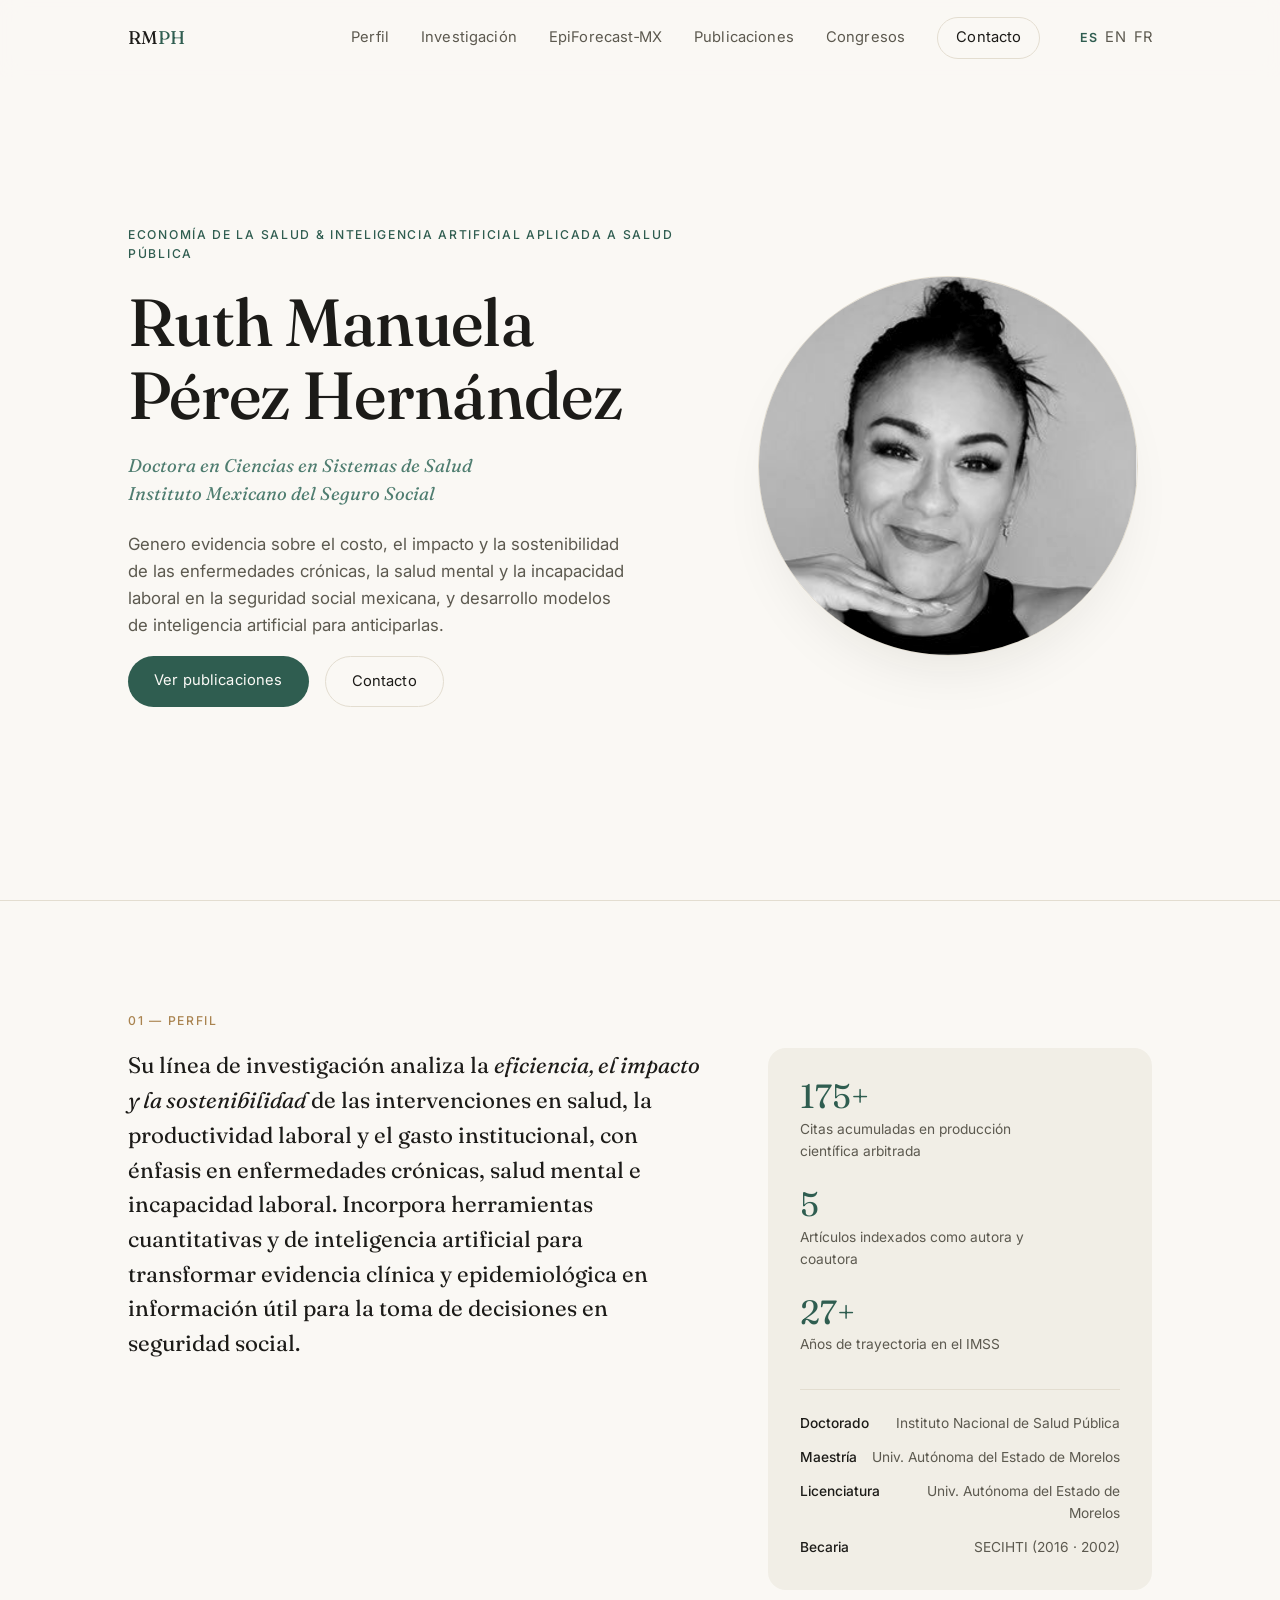
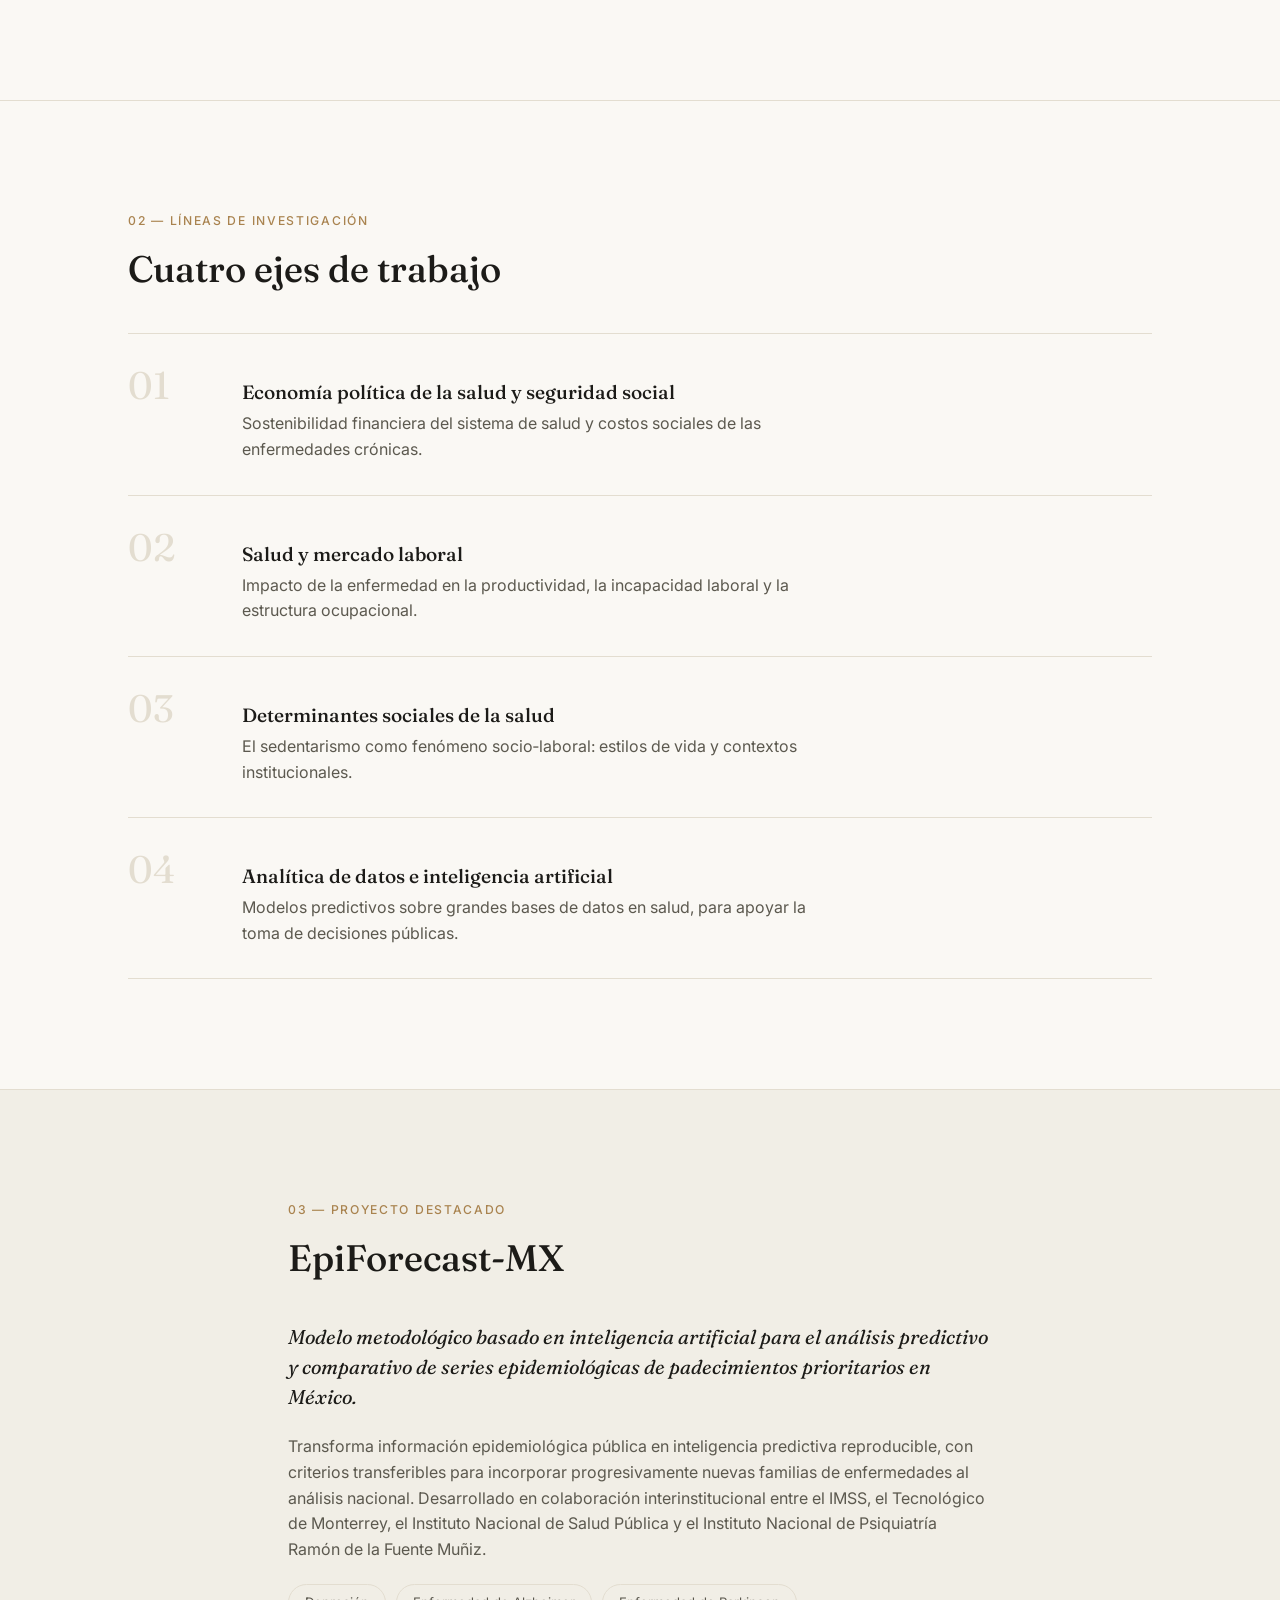
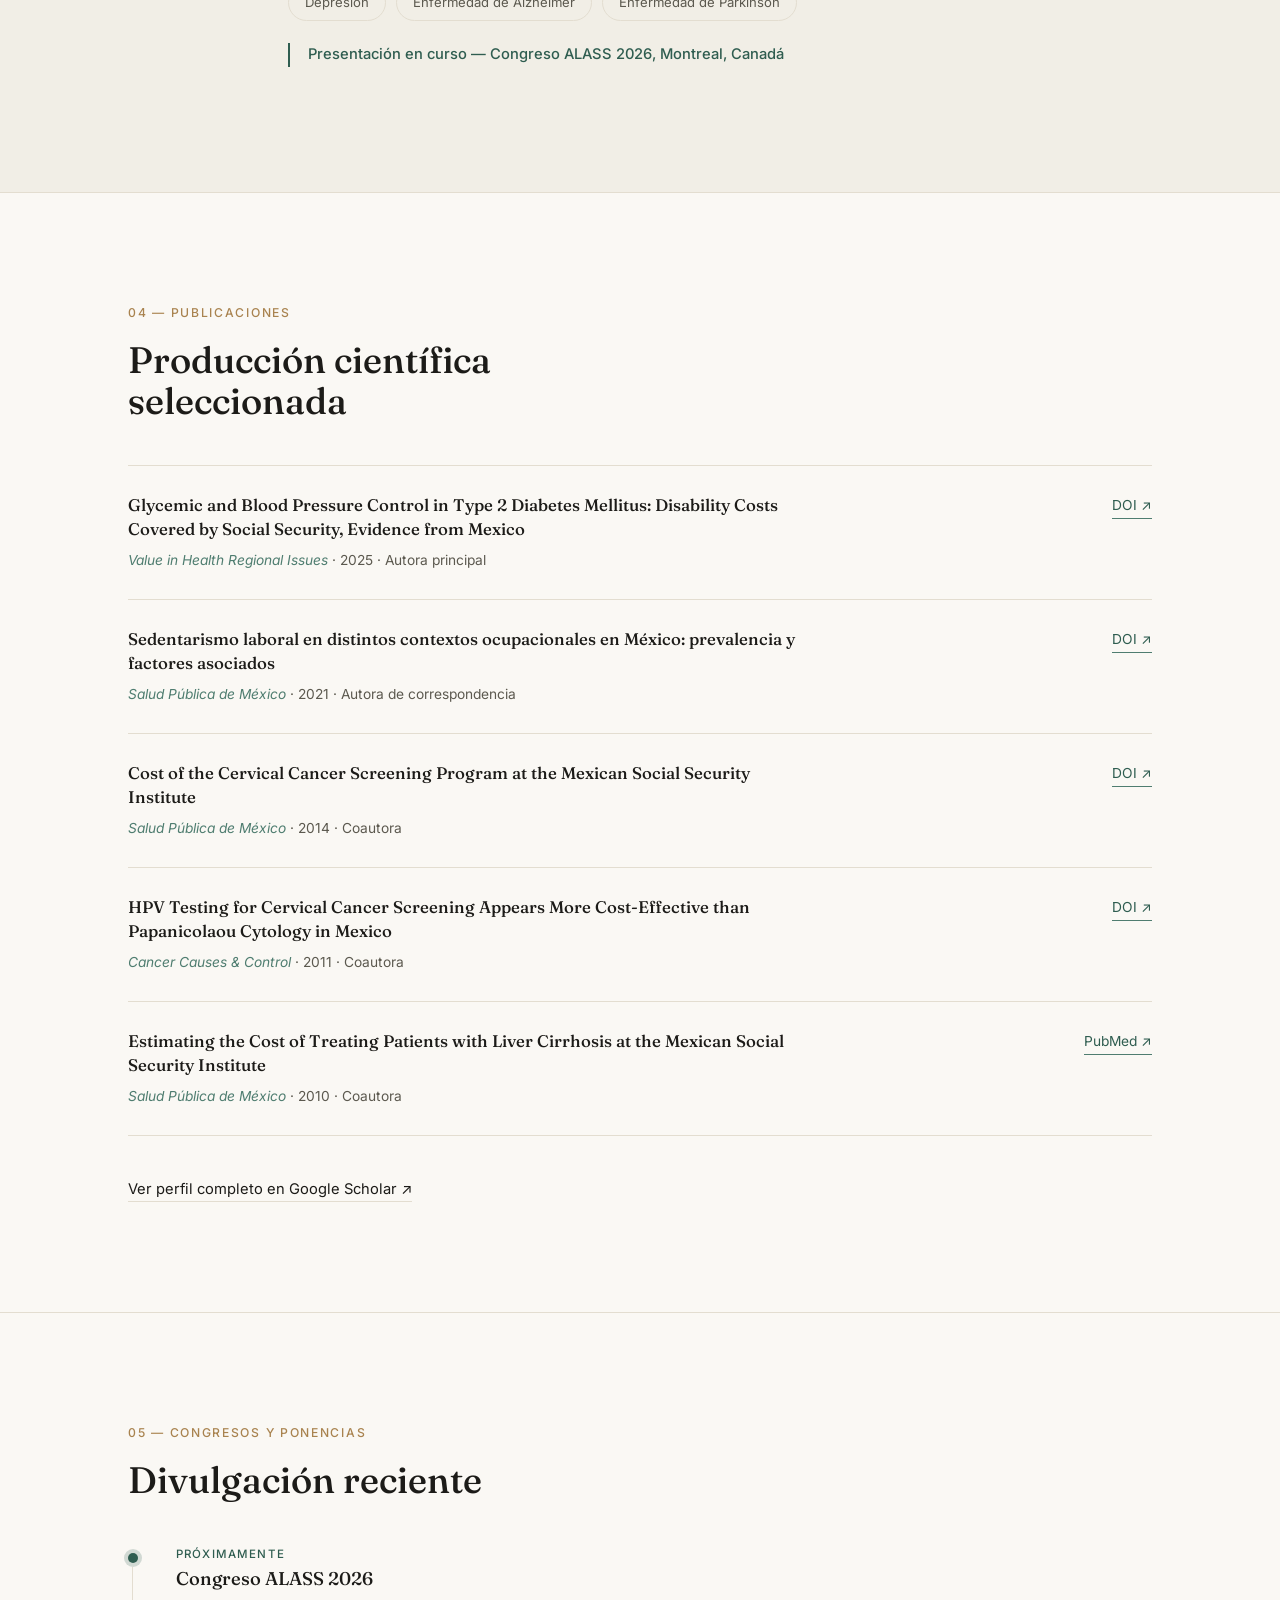
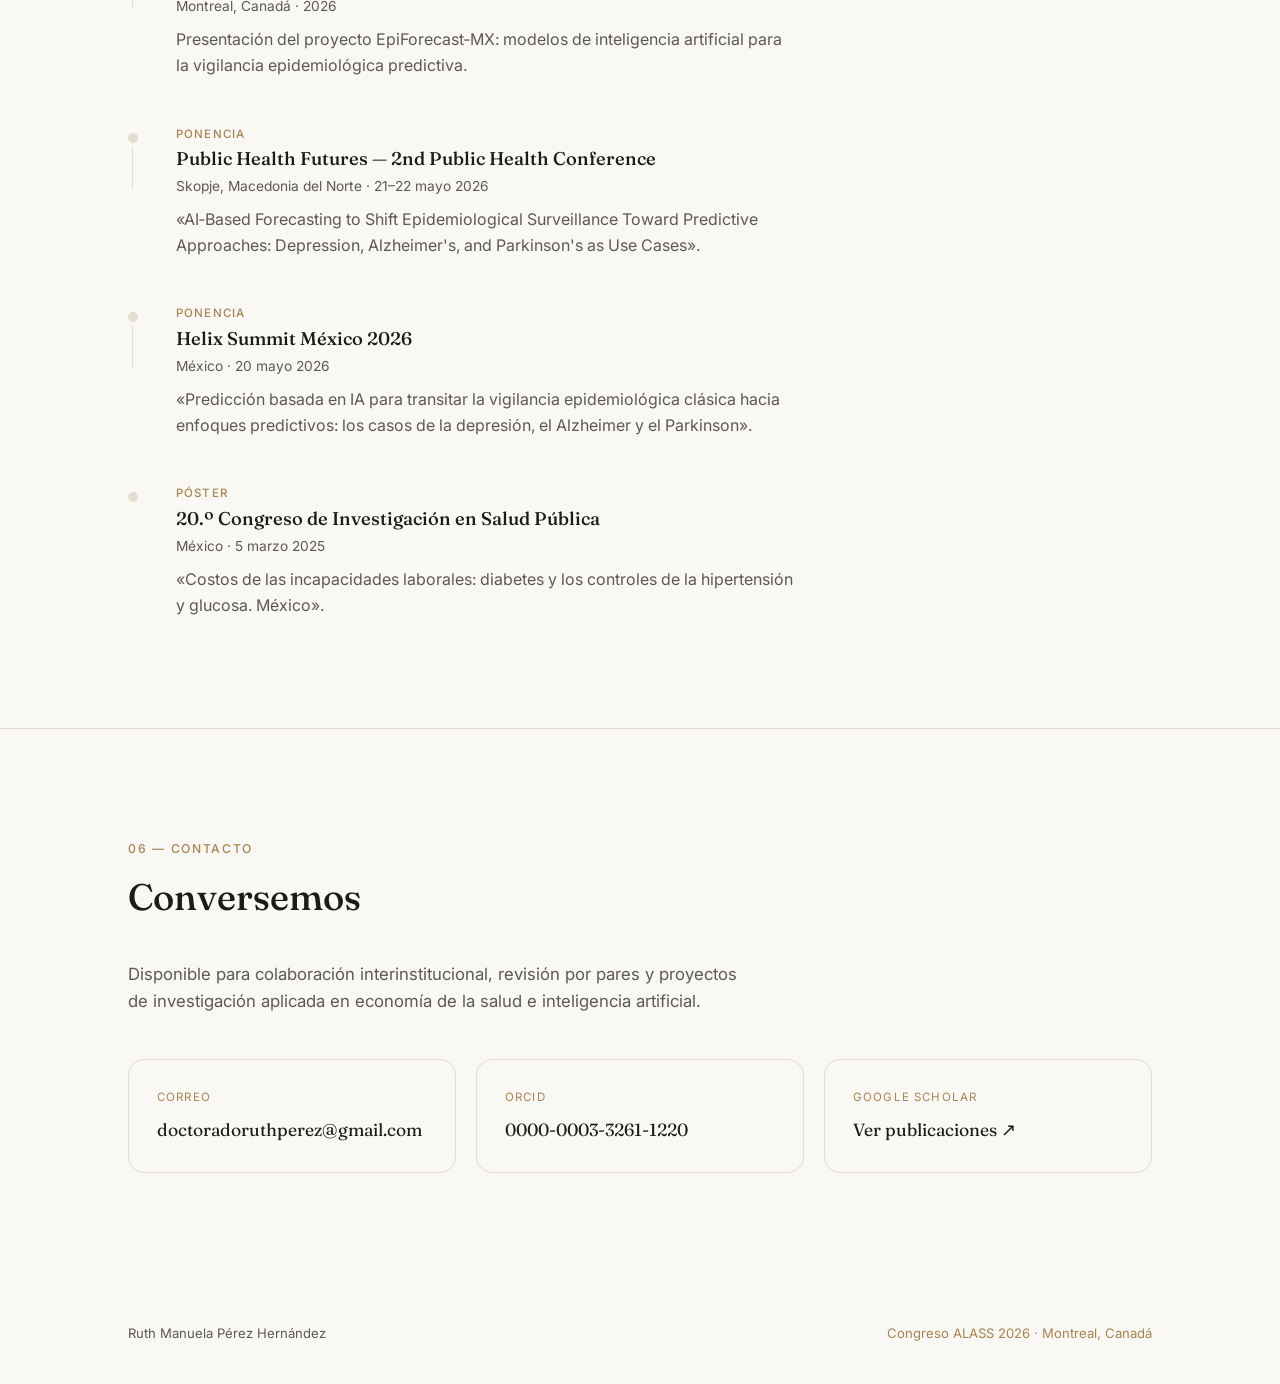
==== index.html @ d9c2e7ad "Agrega versiones EN/FR y corrige link de Google Scholar El ID del CVU tenía un typo de mayúsculas (G" ====
<!DOCTYPE html>
<html lang="es">
<head>
<meta charset="UTF-8">
<meta name="viewport" content="width=device-width, initial-scale=1.0">
<title>Ruth Manuela Pérez Hernández — Economía de la Salud &amp; IA aplicada a Salud Pública</title>
<meta name="description" content="Doctora en Ciencias en Sistemas de Salud. Economía de la salud, evaluación de políticas públicas e inteligencia artificial aplicada a la vigilancia epidemiológica. Instituto Mexicano del Seguro Social.">
<meta name="theme-color" content="#faf8f4">

<meta property="og:type" content="profile">
<meta property="og:title" content="Ruth Manuela Pérez Hernández — Dra. en Ciencias en Sistemas de Salud">
<meta property="og:description" content="Economía de la salud, evaluación de políticas públicas e inteligencia artificial aplicada a la vigilancia epidemiológica.">
<meta property="og:image" content="assets/ruth-profile.png">
<meta name="twitter:card" content="summary">

<link rel="icon" href="data:image/svg+xml,%3Csvg xmlns='http://www.w3.org/2000/svg' viewBox='0 0 64 64'%3E%3Crect width='64' height='64' rx='14' fill='%232f5d50'/%3E%3Ctext x='32' y='42' font-family='Georgia,serif' font-size='28' fill='%23faf8f4' text-anchor='middle'%3ER%3C/text%3E%3C/svg%3E">

<link rel="preconnect" href="https://fonts.googleapis.com">
<link rel="preconnect" href="https://fonts.gstatic.com" crossorigin>
<link href="https://fonts.googleapis.com/css2?family=Fraunces:ital,opsz,wght@0,9..144,300;0,9..144,400;0,9..144,500;0,9..144,600;1,9..144,400;1,9..144,500&family=Inter:wght@300;400;500;600&display=swap" rel="stylesheet">

<link rel="stylesheet" href="styles.css">
</head>
<body>

<a class="skip-link" href="#perfil">Saltar al contenido</a>

<header class="site-header" id="top">
  <div class="wrap header-inner">
    <a class="brand" href="#top">RM<span>PH</span></a>
    <button class="nav-toggle" id="navToggle" aria-label="Abrir menú" aria-expanded="false">
      <span></span><span></span><span></span>
    </button>
    <nav class="site-nav" id="siteNav">
      <a href="#perfil">Perfil</a>
      <a href="#investigacion">Investigación</a>
      <a href="#proyecto">EpiForecast‑MX</a>
      <a href="#publicaciones">Publicaciones</a>
      <a href="#congresos">Congresos</a>
      <a href="#contacto" class="nav-cta">Contacto</a>
      <div class="lang-switch" aria-label="Selector de idioma">
        <span class="lang-current" aria-current="true">ES</span>
        <a href="en/index.html" hreflang="en" lang="en">EN</a>
        <a href="fr/index.html" hreflang="fr" lang="fr">FR</a>
      </div>
    </nav>
  </div>
</header>

<main>

  <section class="hero wrap">
    <div class="hero-text reveal">
      <p class="eyebrow">Economía de la salud &amp; Inteligencia Artificial aplicada a Salud Pública</p>
      <h1>Ruth Manuela<br>Pérez Hernández</h1>
      <p class="hero-role">Doctora en Ciencias en Sistemas de Salud<br>Instituto Mexicano del Seguro Social</p>
      <p class="hero-lede">Genero evidencia sobre el costo, el impacto y la sostenibilidad de las
        enfermedades crónicas, la salud mental y la incapacidad laboral en la
        seguridad social mexicana, y desarrollo modelos de inteligencia
        artificial para anticiparlas.</p>
      <div class="hero-actions">
        <a href="#publicaciones" class="btn btn-primary">Ver publicaciones</a>
        <a href="#contacto" class="btn btn-ghost">Contacto</a>
      </div>
    </div>
    <div class="hero-photo reveal">
      <img src="assets/ruth-profile.png" alt="Retrato de Ruth Manuela Pérez Hernández" width="630" height="632">
    </div>
  </section>

  <section id="perfil" class="section perfil">
    <div class="wrap">
      <p class="section-label reveal">01 — Perfil</p>
      <div class="perfil-grid">
        <p class="perfil-text reveal">Su línea de investigación analiza la <em>eficiencia, el impacto y la
          sostenibilidad</em> de las intervenciones en salud, la productividad
          laboral y el gasto institucional, con énfasis en enfermedades
          crónicas, salud mental e incapacidad laboral. Incorpora herramientas
          cuantitativas y de inteligencia artificial para transformar
          evidencia clínica y epidemiológica en información útil para la
          toma de decisiones en seguridad social.</p>
        <aside class="perfil-stats reveal">
          <div class="stat">
            <span class="stat-num">175+</span>
            <span class="stat-label">Citas acumuladas en producción científica arbitrada</span>
          </div>
          <div class="stat">
            <span class="stat-num">5</span>
            <span class="stat-label">Artículos indexados como autora y coautora</span>
          </div>
          <div class="stat">
            <span class="stat-num">27+</span>
            <span class="stat-label">Años de trayectoria en el IMSS</span>
          </div>
          <dl class="formacion">
            <div><dt>Doctorado</dt><dd>Instituto Nacional de Salud Pública</dd></div>
            <div><dt>Maestría</dt><dd>Univ. Autónoma del Estado de Morelos</dd></div>
            <div><dt>Licenciatura</dt><dd>Univ. Autónoma del Estado de Morelos</dd></div>
            <div><dt>Becaria</dt><dd>SECIHTI (2016 · 2002)</dd></div>
          </dl>
        </aside>
      </div>
    </div>
  </section>

  <section id="investigacion" class="section investigacion">
    <div class="wrap">
      <p class="section-label reveal">02 — Líneas de investigación</p>
      <h2 class="section-title reveal">Cuatro ejes de trabajo</h2>
      <ol class="lineas">
        <li class="reveal">
          <span class="linea-num">01</span>
          <div>
            <h3>Economía política de la salud y seguridad social</h3>
            <p>Sostenibilidad financiera del sistema de salud y costos sociales de las enfermedades crónicas.</p>
          </div>
        </li>
        <li class="reveal">
          <span class="linea-num">02</span>
          <div>
            <h3>Salud y mercado laboral</h3>
            <p>Impacto de la enfermedad en la productividad, la incapacidad laboral y la estructura ocupacional.</p>
          </div>
        </li>
        <li class="reveal">
          <span class="linea-num">03</span>
          <div>
            <h3>Determinantes sociales de la salud</h3>
            <p>El sedentarismo como fenómeno socio‑laboral: estilos de vida y contextos institucionales.</p>
          </div>
        </li>
        <li class="reveal">
          <span class="linea-num">04</span>
          <div>
            <h3>Analítica de datos e inteligencia artificial</h3>
            <p>Modelos predictivos sobre grandes bases de datos en salud, para apoyar la toma de decisiones públicas.</p>
          </div>
        </li>
      </ol>
    </div>
  </section>

  <section id="proyecto" class="section proyecto">
    <div class="wrap proyecto-grid">
      <div class="reveal">
        <p class="section-label">03 — Proyecto destacado</p>
        <h2 class="section-title">EpiForecast‑MX</h2>
        <p class="proyecto-sub">Modelo metodológico basado en inteligencia artificial para el análisis
          predictivo y comparativo de series epidemiológicas de padecimientos
          prioritarios en México.</p>
        <p>Transforma información epidemiológica pública en inteligencia
          predictiva reproducible, con criterios transferibles para incorporar
          progresivamente nuevas familias de enfermedades al análisis
          nacional. Desarrollado en colaboración interinstitucional entre el
          IMSS, el Tecnológico de Monterrey, el Instituto Nacional de Salud
          Pública y el Instituto Nacional de Psiquiatría Ramón de la Fuente
          Muñiz.</p>
        <ul class="tag-list">
          <li>Depresión</li>
          <li>Enfermedad de Alzheimer</li>
          <li>Enfermedad de Parkinson</li>
        </ul>
        <p class="proyecto-status">Presentación en curso — Congreso ALASS 2026, Montreal, Canadá</p>
      </div>
    </div>
  </section>

  <section id="publicaciones" class="section publicaciones">
    <div class="wrap">
      <p class="section-label reveal">04 — Publicaciones</p>
      <h2 class="section-title reveal">Producción científica seleccionada</h2>
      <ul class="pub-list">
        <li class="reveal">
          <div class="pub-main">
            <h3>Glycemic and Blood Pressure Control in Type 2 Diabetes Mellitus: Disability Costs Covered by Social Security, Evidence from Mexico</h3>
            <p class="pub-meta"><em>Value in Health Regional Issues</em> · 2025 · Autora principal</p>
          </div>
          <a class="pub-link" href="https://doi.org/10.1016/j.vhri.2024.101071" target="_blank" rel="noopener">DOI ↗</a>
        </li>
        <li class="reveal">
          <div class="pub-main">
            <h3>Sedentarismo laboral en distintos contextos ocupacionales en México: prevalencia y factores asociados</h3>
            <p class="pub-meta"><em>Salud Pública de México</em> · 2021 · Autora de correspondencia</p>
          </div>
          <a class="pub-link" href="https://doi.org/10.21149/12541" target="_blank" rel="noopener">DOI ↗</a>
        </li>
        <li class="reveal">
          <div class="pub-main">
            <h3>Cost of the Cervical Cancer Screening Program at the Mexican Social Security Institute</h3>
            <p class="pub-meta"><em>Salud Pública de México</em> · 2014 · Coautora</p>
          </div>
          <a class="pub-link" href="https://doi.org/10.21149/spm.v56i5.7375" target="_blank" rel="noopener">DOI ↗</a>
        </li>
        <li class="reveal">
          <div class="pub-main">
            <h3>HPV Testing for Cervical Cancer Screening Appears More Cost‑Effective than Papanicolaou Cytology in Mexico</h3>
            <p class="pub-meta"><em>Cancer Causes &amp; Control</em> · 2011 · Coautora</p>
          </div>
          <a class="pub-link" href="https://doi.org/10.1007/s10552-010-9694-3" target="_blank" rel="noopener">DOI ↗</a>
        </li>
        <li class="reveal">
          <div class="pub-main">
            <h3>Estimating the Cost of Treating Patients with Liver Cirrhosis at the Mexican Social Security Institute</h3>
            <p class="pub-meta"><em>Salud Pública de México</em> · 2010 · Coautora</p>
          </div>
          <a class="pub-link" href="https://pubmed.ncbi.nlm.nih.gov/21271007/" target="_blank" rel="noopener">PubMed ↗</a>
        </li>
      </ul>
      <a class="scholar-link reveal" href="https://scholar.google.com.mx/citations?user=G9jRzNEAAAAJ&hl=es" target="_blank" rel="noopener">Ver perfil completo en Google Scholar ↗</a>
    </div>
  </section>

  <section id="congresos" class="section congresos">
    <div class="wrap">
      <p class="section-label reveal">05 — Congresos y ponencias</p>
      <h2 class="section-title reveal">Divulgación reciente</h2>
      <ol class="timeline">
        <li class="reveal is-upcoming">
          <div class="tl-marker"></div>
          <div class="tl-content">
            <p class="tl-tag">Próximamente</p>
            <h3>Congreso ALASS 2026</h3>
            <p class="tl-meta">Montreal, Canadá · 2026</p>
            <p>Presentación del proyecto EpiForecast‑MX: modelos de inteligencia artificial para la vigilancia epidemiológica predictiva.</p>
          </div>
        </li>
        <li class="reveal">
          <div class="tl-marker"></div>
          <div class="tl-content">
            <p class="tl-tag">Ponencia</p>
            <h3>Public Health Futures — 2nd Public Health Conference</h3>
            <p class="tl-meta">Skopje, Macedonia del Norte · 21–22 mayo 2026</p>
            <p>«AI‑Based Forecasting to Shift Epidemiological Surveillance Toward Predictive Approaches: Depression, Alzheimer's, and Parkinson's as Use Cases».</p>
          </div>
        </li>
        <li class="reveal">
          <div class="tl-marker"></div>
          <div class="tl-content">
            <p class="tl-tag">Ponencia</p>
            <h3>Helix Summit México 2026</h3>
            <p class="tl-meta">México · 20 mayo 2026</p>
            <p>«Predicción basada en IA para transitar la vigilancia epidemiológica clásica hacia enfoques predictivos: los casos de la depresión, el Alzheimer y el Parkinson».</p>
          </div>
        </li>
        <li class="reveal">
          <div class="tl-marker"></div>
          <div class="tl-content">
            <p class="tl-tag">Póster</p>
            <h3>20.º Congreso de Investigación en Salud Pública</h3>
            <p class="tl-meta">México · 5 marzo 2025</p>
            <p>«Costos de las incapacidades laborales: diabetes y los controles de la hipertensión y glucosa. México».</p>
          </div>
        </li>
      </ol>
    </div>
  </section>

  <section id="contacto" class="section contacto">
    <div class="wrap">
      <p class="section-label reveal">06 — Contacto</p>
      <h2 class="section-title reveal">Conversemos</h2>
      <p class="contacto-lede reveal">Disponible para colaboración interinstitucional, revisión por pares
        y proyectos de investigación aplicada en economía de la salud e
        inteligencia artificial.</p>
      <div class="contact-grid reveal">
        <a class="contact-card" href="mailto:doctoradoruthperez@gmail.com">
          <span class="contact-label">Correo</span>
          <span class="contact-value">doctoradoruthperez@gmail.com</span>
        </a>
        <a class="contact-card" href="https://orcid.org/0000-0003-3261-1220" target="_blank" rel="noopener">
          <span class="contact-label">ORCID</span>
          <span class="contact-value">0000‑0003‑3261‑1220</span>
        </a>
        <a class="contact-card" href="https://scholar.google.com.mx/citations?user=G9jRzNEAAAAJ&hl=es" target="_blank" rel="noopener">
          <span class="contact-label">Google Scholar</span>
          <span class="contact-value">Ver publicaciones ↗</span>
        </a>
      </div>
    </div>
  </section>

</main>

<footer class="site-footer">
  <div class="wrap footer-inner">
    <p>Ruth Manuela Pérez Hernández</p>
    <p class="footer-note">Congreso ALASS 2026 · Montreal, Canadá</p>
  </div>
</footer>

<script src="script.js"></script>
</body>
</html>
---- styles.css ----
/* ---------- Design tokens ---------- */
:root{
  --bg: #faf8f4;
  --bg-alt: #f1eee6;
  --text: #1c1b18;
  --text-soft: #5c594f;
  --accent: #2f5d50;
  --accent-soft: #4f7d70;
  --gold: #a9834f;
  --line: #e3ddd0;
  --shadow: rgba(28,27,24,0.10);
  --serif: "Fraunces", Georgia, serif;
  --sans: "Inter", -apple-system, BlinkMacSystemFont, "Segoe UI", sans-serif;
  --max: 1080px;
}

@media (prefers-color-scheme: dark){
  :root{
    --bg: #15150f;
    --bg-alt: #1c1c14;
    --text: #f2efe6;
    --text-soft: #b7b2a3;
    --accent: #86baa9;
    --accent-soft: #6ea395;
    --gold: #d3b47f;
    --line: #333227;
    --shadow: rgba(0,0,0,0.45);
  }
}

*, *::before, *::after{ box-sizing: border-box; }
html{ scroll-behavior: smooth; }
@media (prefers-reduced-motion: reduce){
  html{ scroll-behavior: auto; }
  *{ animation-duration: 0.001ms !important; transition-duration: 0.001ms !important; }
}

body{
  margin: 0;
  background: var(--bg);
  color: var(--text);
  font-family: var(--sans);
  font-weight: 400;
  line-height: 1.6;
  -webkit-font-smoothing: antialiased;
}

h1, h2, h3{
  font-family: var(--serif);
  font-weight: 500;
  line-height: 1.1;
  margin: 0;
  color: var(--text);
}

p{ margin: 0 0 1em; color: var(--text-soft); }
em{ font-style: italic; color: var(--text); }
a{ color: inherit; }

.wrap{ max-width: var(--max); margin: 0 auto; padding: 0 28px; }

.skip-link{
  position: absolute; left: -9999px; top: 0;
  background: var(--accent); color: #fff; padding: 12px 18px; z-index: 200;
}
.skip-link:focus{ left: 16px; top: 16px; }

/* ---------- Reveal on scroll ---------- */
.reveal{
  opacity: 0;
  transform: translateY(16px);
  transition: opacity 0.7s ease, transform 0.7s ease;
}
.reveal.is-visible{ opacity: 1; transform: translateY(0); }

/* ---------- Header ---------- */
.site-header{
  position: fixed; top: 0; left: 0; right: 0; z-index: 100;
  background: color-mix(in srgb, var(--bg) 78%, transparent);
  backdrop-filter: blur(10px);
  border-bottom: 1px solid transparent;
  transition: border-color 0.3s ease;
}
.site-header.scrolled{ border-bottom-color: var(--line); }

.header-inner{
  display: flex; align-items: center; justify-content: space-between;
  height: 76px;
}
.brand{
  font-family: var(--serif); font-size: 1.15rem; letter-spacing: 0.02em;
  text-decoration: none; color: var(--text);
}
.brand span{ color: var(--accent); }

.site-nav{ display: flex; align-items: center; gap: 32px; }
.site-nav a{
  text-decoration: none; color: var(--text-soft);
  font-size: 0.92rem; letter-spacing: 0.01em;
  transition: color 0.2s ease;
}
.site-nav a:hover{ color: var(--accent); }
.nav-cta{
  border: 1px solid var(--line);
  padding: 8px 18px !important;
  border-radius: 999px;
  color: var(--text) !important;
}
.nav-cta:hover{ border-color: var(--accent); }

.lang-switch{
  display: flex; align-items: center; gap: 8px;
  font-size: 0.78rem; letter-spacing: 0.04em;
  padding-left: 8px;
}
.lang-switch a{
  text-decoration: none; color: var(--text-soft);
  transition: color 0.2s ease;
}
.lang-switch a:hover{ color: var(--accent); }
.lang-switch .lang-current{ color: var(--accent); font-weight: 600; }

.nav-toggle{
  display: none; flex-direction: column; gap: 5px;
  background: none; border: none; cursor: pointer; padding: 8px;
}
.nav-toggle span{
  width: 22px; height: 1.5px; background: var(--text);
  transition: transform 0.25s ease, opacity 0.25s ease;
}
.nav-toggle[aria-expanded="true"] span:nth-child(1){ transform: translateY(6.5px) rotate(45deg); }
.nav-toggle[aria-expanded="true"] span:nth-child(2){ opacity: 0; }
.nav-toggle[aria-expanded="true"] span:nth-child(3){ transform: translateY(-6.5px) rotate(-45deg); }

/* ---------- Hero ---------- */
.hero{
  display: grid;
  grid-template-columns: 1.15fr 0.85fr;
  align-items: center;
  gap: 64px;
  min-height: 100svh;
  padding-top: 96px;
  padding-bottom: 64px;
}
.eyebrow{
  font-family: var(--sans);
  text-transform: uppercase;
  font-size: 0.76rem;
  letter-spacing: 0.14em;
  color: var(--accent);
  font-weight: 500;
  margin-bottom: 22px;
}
.hero h1{
  font-size: clamp(2.6rem, 5.2vw, 4.4rem);
  font-weight: 500;
  letter-spacing: -0.01em;
  margin-bottom: 20px;
}
.hero-role{
  font-family: var(--serif);
  font-style: italic;
  font-size: 1.15rem;
  color: var(--accent-soft);
  margin-bottom: 24px;
  line-height: 1.5;
}
.hero-lede{
  max-width: 46ch;
  font-size: 1.05rem;
}
.hero-actions{ display: flex; gap: 16px; margin-top: 12px; flex-wrap: wrap; }

.btn{
  display: inline-block;
  padding: 13px 26px;
  border-radius: 999px;
  text-decoration: none;
  font-size: 0.92rem;
  letter-spacing: 0.01em;
  transition: transform 0.2s ease, background 0.2s ease, border-color 0.2s ease;
}
.btn-primary{ background: var(--accent); color: #fbfaf6; }
.btn-primary:hover{ transform: translateY(-2px); background: var(--accent-soft); }
.btn-ghost{ border: 1px solid var(--line); color: var(--text); }
.btn-ghost:hover{ border-color: var(--accent); transform: translateY(-2px); }

.hero-photo{
  justify-self: center;
  width: 100%;
  max-width: 380px;
  aspect-ratio: 1 / 1;
  border-radius: 50%;
  overflow: hidden;
  border: 1px solid var(--line);
  box-shadow: 0 30px 60px -25px var(--shadow);
}
.hero-photo img{
  width: 100%; height: 100%; object-fit: cover;
  filter: grayscale(1) contrast(1.03);
}

/* ---------- Section shell ---------- */
.section{ padding: 110px 0; border-top: 1px solid var(--line); scroll-margin-top: 92px; }
.section-label{
  font-family: var(--sans);
  text-transform: uppercase;
  font-size: 0.76rem;
  letter-spacing: 0.14em;
  color: var(--gold);
  font-weight: 500;
  margin-bottom: 18px;
}
.section-title{
  font-size: clamp(1.7rem, 3vw, 2.3rem);
  margin-bottom: 44px;
  max-width: 20ch;
}

/* ---------- Perfil ---------- */
.perfil-grid{
  display: grid;
  grid-template-columns: 1.5fr 1fr;
  gap: 64px;
  align-items: start;
}
.perfil-text{
  font-family: var(--serif);
  font-size: 1.4rem;
  line-height: 1.55;
  color: var(--text);
}
.perfil-stats{
  display: flex;
  flex-direction: column;
  gap: 26px;
  padding: 32px;
  background: var(--bg-alt);
  border-radius: 18px;
}
.stat{ display: flex; flex-direction: column; gap: 4px; }
.stat-num{ font-family: var(--serif); font-size: 2.1rem; color: var(--accent); line-height: 1; }
.stat-label{ font-size: 0.86rem; color: var(--text-soft); max-width: 30ch; }
.formacion{ margin: 8px 0 0; padding-top: 22px; border-top: 1px solid var(--line); display: flex; flex-direction: column; gap: 12px; }
.formacion div{ display: flex; justify-content: space-between; gap: 12px; font-size: 0.86rem; }
.formacion dt{ color: var(--text); font-weight: 500; }
.formacion dd{ margin: 0; color: var(--text-soft); text-align: right; }

/* ---------- Líneas de investigación ---------- */
.lineas{ list-style: none; margin: 0; padding: 0; display: flex; flex-direction: column; }
.lineas li{
  display: grid;
  grid-template-columns: 90px 1fr;
  gap: 24px;
  padding: 32px 0;
  border-top: 1px solid var(--line);
  align-items: baseline;
}
.lineas li:last-child{ border-bottom: 1px solid var(--line); }
.linea-num{
  font-family: var(--serif);
  font-size: 2.4rem;
  color: var(--line);
  font-weight: 400;
  line-height: 1;
}
.lineas h3{ font-size: 1.2rem; margin-bottom: 8px; }
.lineas p{ margin: 0; max-width: 60ch; }

/* ---------- Proyecto ---------- */
.proyecto{ background: var(--bg-alt); }
.proyecto-grid{ max-width: 760px; }
.proyecto-sub{
  font-family: var(--serif);
  font-style: italic;
  font-size: 1.25rem;
  color: var(--text);
  margin-bottom: 22px;
  line-height: 1.5;
}
.tag-list{
  list-style: none; margin: 22px 0; padding: 0;
  display: flex; gap: 10px; flex-wrap: wrap;
}
.tag-list li{
  font-size: 0.82rem;
  padding: 7px 16px;
  border-radius: 999px;
  border: 1px solid var(--line);
  color: var(--text-soft);
}
.proyecto-status{
  margin-top: 20px;
  font-size: 0.92rem;
  color: var(--accent);
  font-weight: 500;
  padding-left: 18px;
  border-left: 2px solid var(--accent);
}

/* ---------- Publicaciones ---------- */
.pub-list{ list-style: none; margin: 0 0 40px; padding: 0; }
.pub-list li{
  display: flex; justify-content: space-between; align-items: flex-start; gap: 24px;
  padding: 28px 0;
  border-top: 1px solid var(--line);
}
.pub-list li:last-child{ border-bottom: 1px solid var(--line); }
.pub-main h3{ font-size: 1.05rem; font-weight: 500; line-height: 1.4; margin-bottom: 8px; max-width: 62ch; }
.pub-meta{ margin: 0; font-size: 0.86rem; }
.pub-meta em{ color: var(--accent-soft); }
.pub-link{
  flex-shrink: 0;
  text-decoration: none;
  font-size: 0.86rem;
  color: var(--accent);
  border-bottom: 1px solid var(--accent-soft);
  padding-bottom: 2px;
  white-space: nowrap;
}
.pub-link:hover{ color: var(--gold); border-color: var(--gold); }
.scholar-link{
  text-decoration: none;
  font-size: 0.92rem;
  color: var(--text);
  border-bottom: 1px solid var(--line);
  padding-bottom: 3px;
}
.scholar-link:hover{ color: var(--accent); border-color: var(--accent); }

/* ---------- Congresos / Timeline ---------- */
.timeline{ list-style: none; margin: 0; padding: 0; }
.timeline li{
  position: relative;
  display: grid;
  grid-template-columns: 24px 1fr;
  gap: 24px;
  padding-bottom: 46px;
}
.timeline li:last-child{ padding-bottom: 0; }
.tl-marker{
  position: relative;
  width: 10px; height: 10px;
  border-radius: 50%;
  background: var(--line);
  margin-top: 8px;
}
.timeline li.is-upcoming .tl-marker{ background: var(--accent); box-shadow: 0 0 0 4px color-mix(in srgb, var(--accent) 20%, transparent); }
.timeline li:not(:last-child) .tl-marker::after{
  content: "";
  position: absolute; top: 14px; left: 4px;
  width: 1px; height: calc(100% + 32px);
  background: var(--line);
}
.tl-tag{
  text-transform: uppercase;
  font-size: 0.72rem;
  letter-spacing: 0.1em;
  color: var(--gold);
  font-weight: 500;
  margin-bottom: 6px;
}
.timeline li.is-upcoming .tl-tag{ color: var(--accent); }
.tl-content h3{ font-size: 1.15rem; margin-bottom: 6px; }
.tl-meta{ font-size: 0.86rem; margin-bottom: 10px; }
.tl-content p:last-child{ max-width: 62ch; margin-bottom: 0; }

/* ---------- Contacto ---------- */
.contacto-lede{ max-width: 56ch; font-size: 1.05rem; margin-bottom: 44px; }
.contact-grid{
  display: grid;
  grid-template-columns: repeat(3, 1fr);
  gap: 20px;
}
.contact-card{
  display: flex; flex-direction: column; gap: 10px;
  padding: 28px;
  border: 1px solid var(--line);
  border-radius: 16px;
  text-decoration: none;
  transition: border-color 0.2s ease, transform 0.2s ease;
}
.contact-card:hover{ border-color: var(--accent); transform: translateY(-3px); }
.contact-label{
  text-transform: uppercase; font-size: 0.72rem; letter-spacing: 0.1em;
  color: var(--gold);
}
.contact-value{ font-family: var(--serif); font-size: 1.1rem; color: var(--text); word-break: break-word; }

/* ---------- Footer ---------- */
.site-footer{ padding: 40px 0; }
.footer-inner{
  display: flex; justify-content: space-between; align-items: center;
  flex-wrap: wrap; gap: 8px;
  font-size: 0.82rem; color: var(--text-soft);
}
.footer-inner p{ margin: 0; }
.footer-note{ color: var(--gold); }

/* ---------- Responsive ---------- */
@media (max-width: 860px){
  .hero{ grid-template-columns: 1fr; text-align: left; padding-top: 120px; gap: 40px; }
  .hero-photo{ max-width: 240px; order: -1; }
  .perfil-grid{ grid-template-columns: 1fr; }
  .contact-grid{ grid-template-columns: 1fr; }

  .site-nav{
    position: absolute; top: 76px; left: 0; right: 0;
    background: var(--bg);
    border-bottom: 1px solid var(--line);
    flex-direction: column; align-items: flex-start;
    gap: 0; padding: 8px 28px 20px;
    display: none;
  }
  .site-nav.open{ display: flex; }
  .site-nav > a{ padding: 12px 0; width: 100%; border-bottom: 1px solid var(--line); }
  .nav-cta{ border: none !important; padding: 12px 0 !important; }
  .nav-toggle{ display: flex; }
  .lang-switch{ width: 100%; padding: 16px 0 4px; border-top: 1px solid var(--line); margin-top: 4px; }
}

@media (max-width: 560px){
  .section{ padding: 76px 0; }
  .lineas li{ grid-template-columns: 48px 1fr; }
  .linea-num{ font-size: 1.7rem; }
  .pub-list li{ flex-direction: column; gap: 10px; }
}
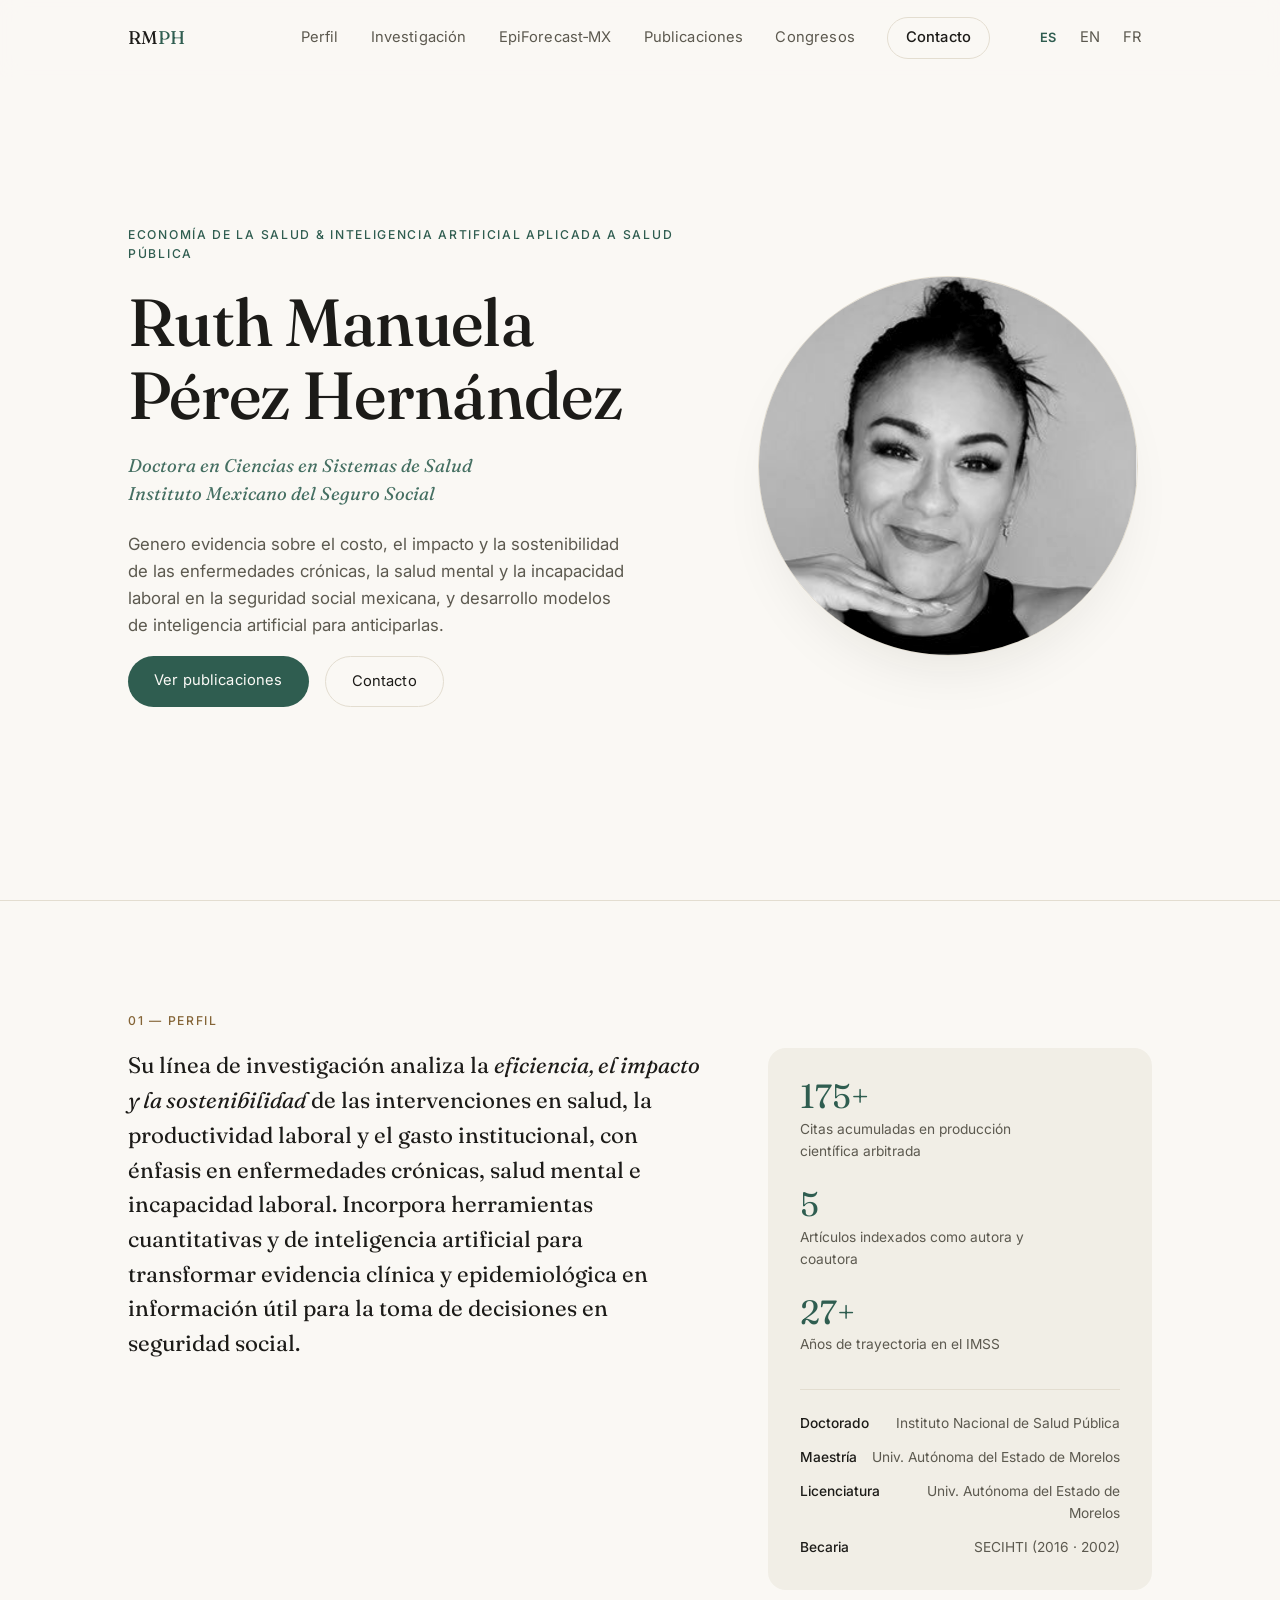
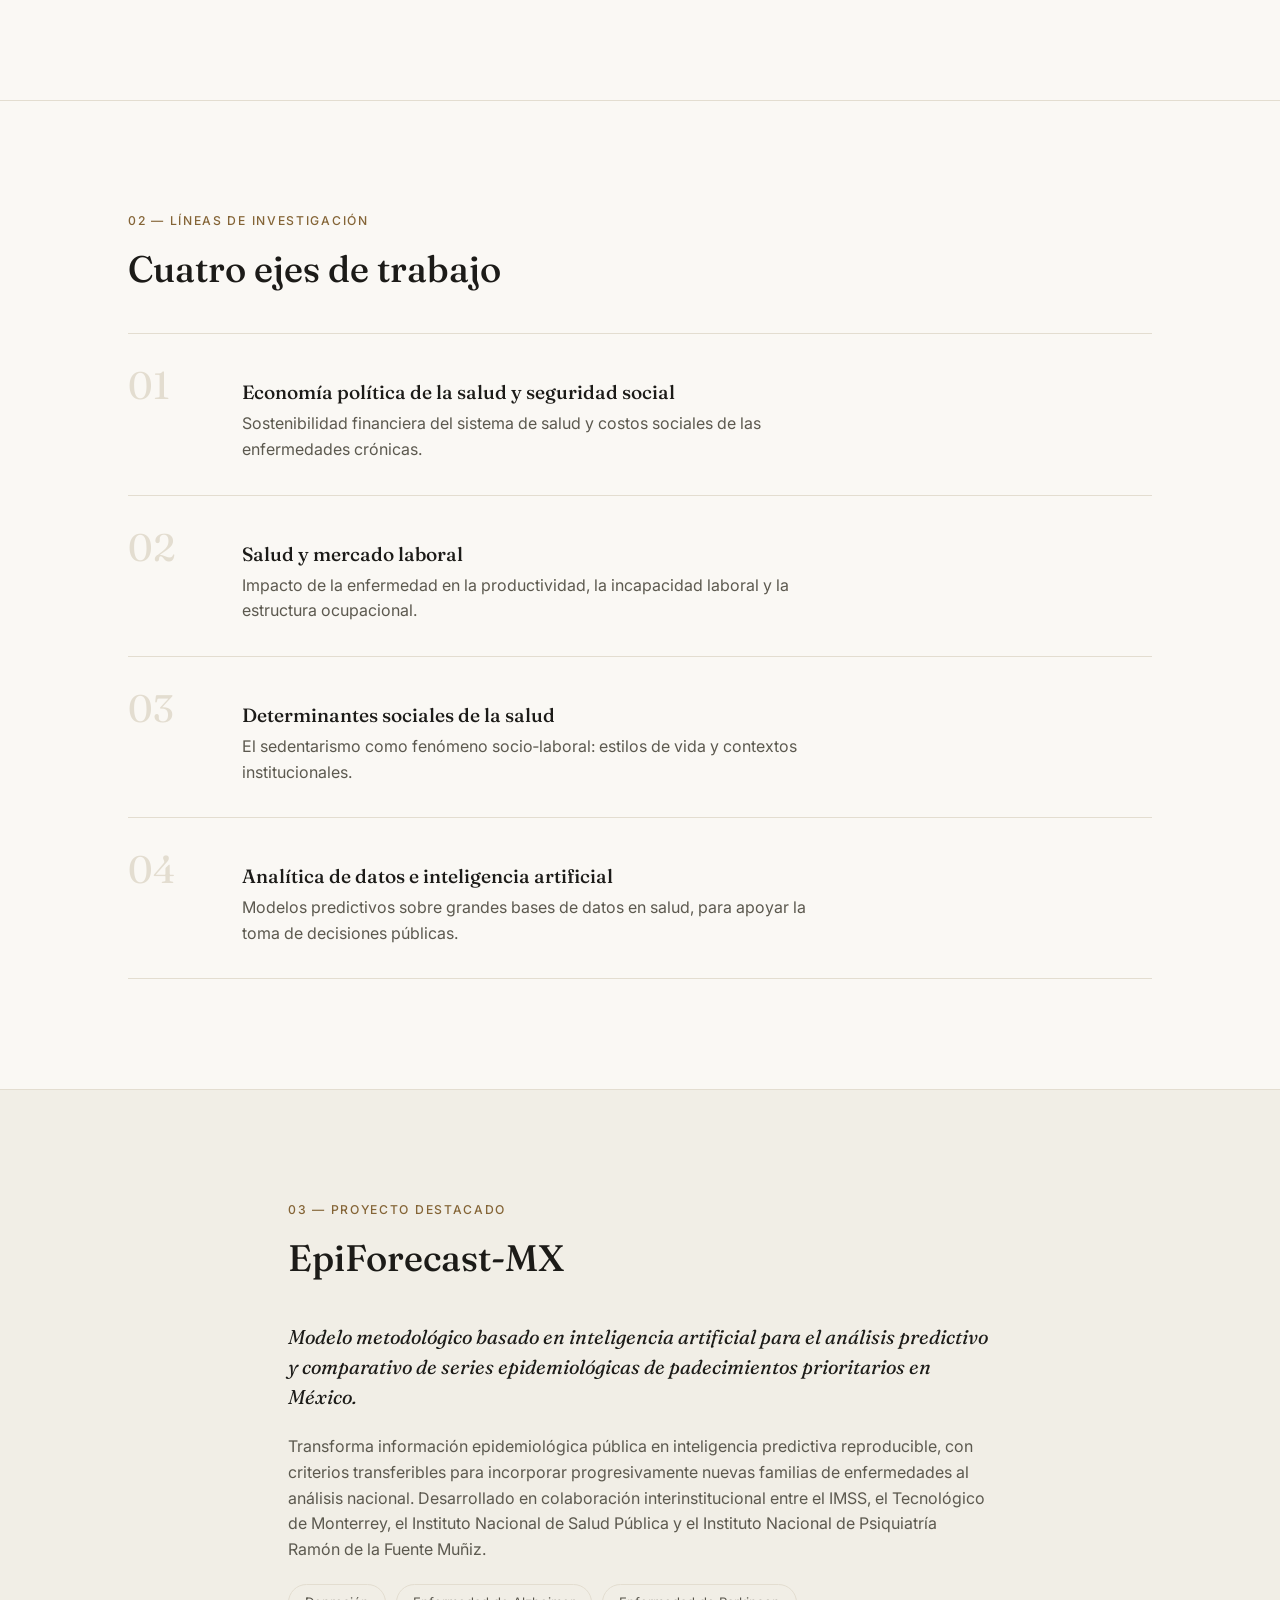
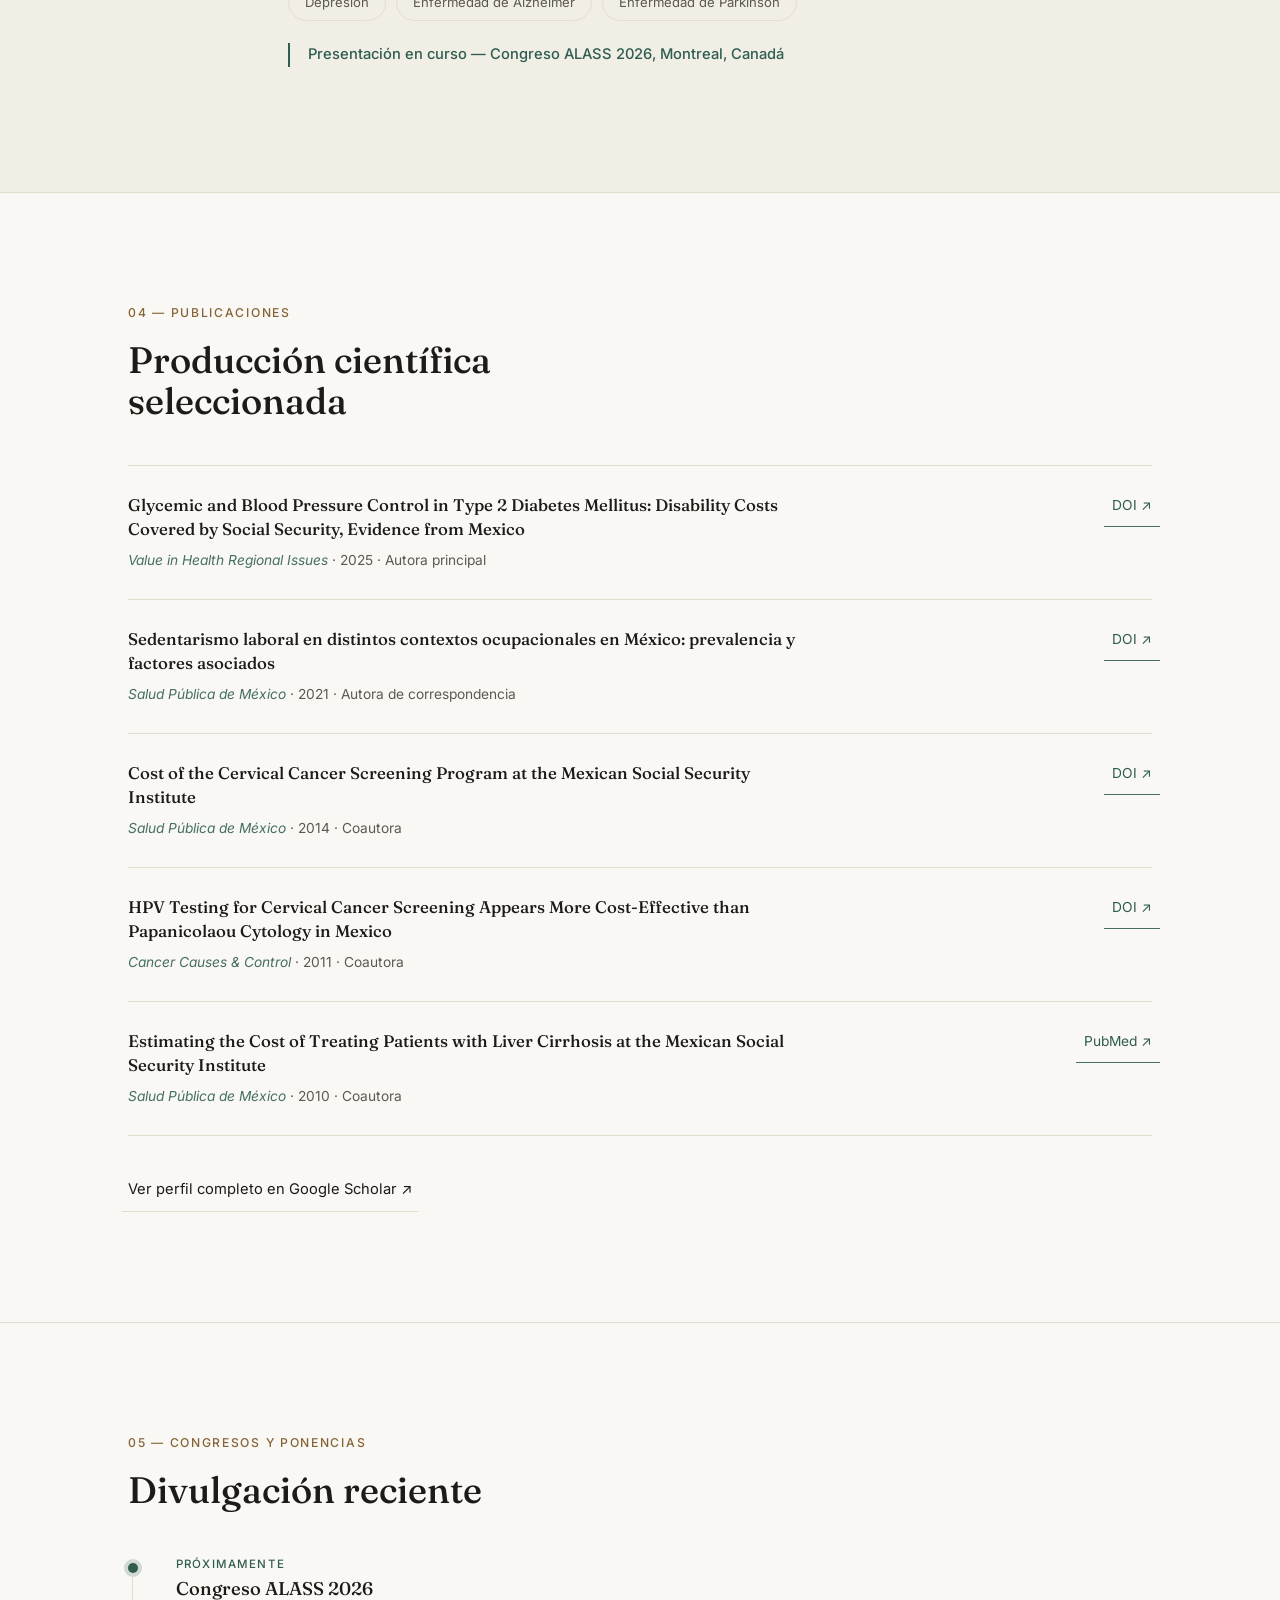
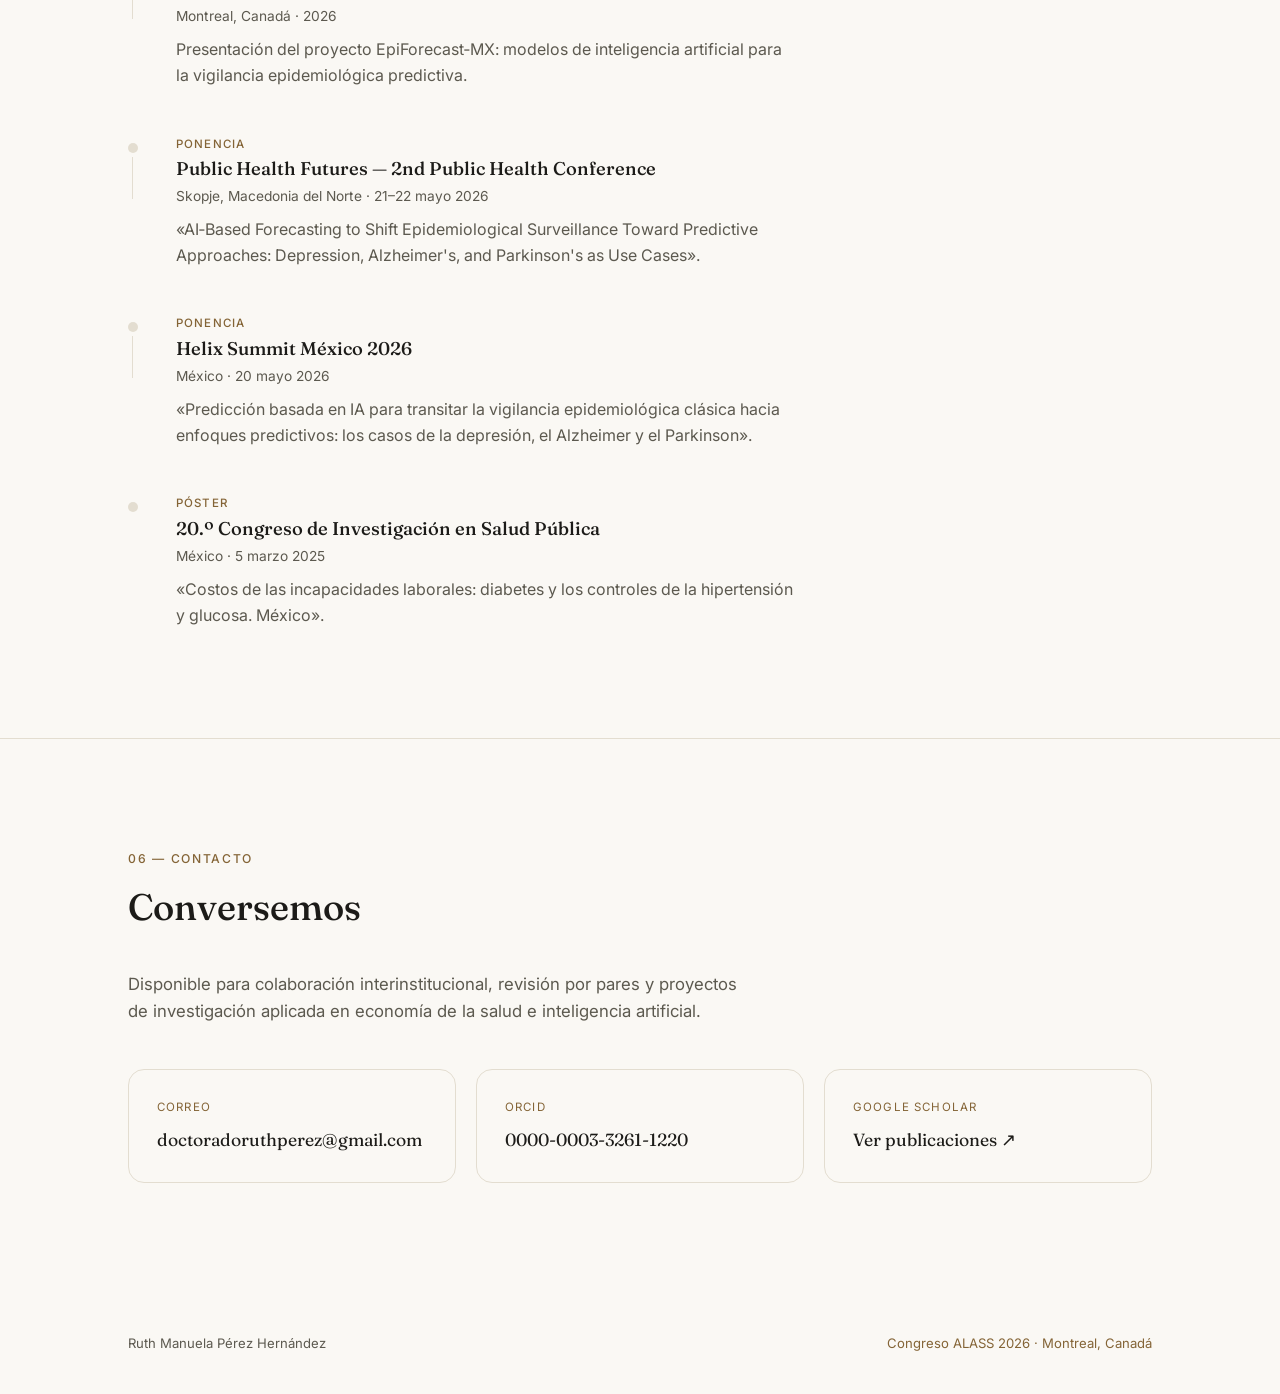
==== commit 4cf7d7a5: "Auditoría UX/accesibilidad: contraste, touch targets y robustez - Corrige 3 fallas reales de contras" ====
--- a/index.html
+++ b/index.html
@@ -6,6 +6,11 @@
 <title>Ruth Manuela Pérez Hernández — Economía de la Salud &amp; IA aplicada a Salud Pública</title>
 <meta name="description" content="Doctora en Ciencias en Sistemas de Salud. Economía de la salud, evaluación de políticas públicas e inteligencia artificial aplicada a la vigilancia epidemiológica. Instituto Mexicano del Seguro Social.">
 <meta name="theme-color" content="#faf8f4">
+<link rel="canonical" href="/">
+<link rel="alternate" hreflang="es" href="/">
+<link rel="alternate" hreflang="en" href="/en/">
+<link rel="alternate" hreflang="fr" href="/fr/">
+<link rel="alternate" hreflang="x-default" href="/">
 
 <meta property="og:type" content="profile">
 <meta property="og:title" content="Ruth Manuela Pérez Hernández — Dra. en Ciencias en Sistemas de Salud">
--- a/styles.css
+++ b/styles.css
@@ -5,9 +5,10 @@
   --text: #1c1b18;
   --text-soft: #5c594f;
   --accent: #2f5d50;
-  --accent-soft: #4f7d70;
-  --gold: #a9834f;
+  --accent-soft: #456f62;
+  --gold: #846436;
   --line: #e3ddd0;
+  --on-accent: #fbfaf6;
   --shadow: rgba(28,27,24,0.10);
   --serif: "Fraunces", Georgia, serif;
   --sans: "Inter", -apple-system, BlinkMacSystemFont, "Segoe UI", sans-serif;
@@ -24,6 +25,7 @@
     --accent-soft: #6ea395;
     --gold: #d3b47f;
     --line: #333227;
+    --on-accent: #15150f;
     --shadow: rgba(0,0,0,0.45);
   }
 }
@@ -34,6 +36,13 @@
   html{ scroll-behavior: auto; }
   *{ animation-duration: 0.001ms !important; transition-duration: 0.001ms !important; }
 }
+
+a:focus-visible, button:focus-visible{
+  outline: 2px solid var(--accent);
+  outline-offset: 3px;
+  border-radius: 2px;
+}
+
 
 body{
   margin: 0;
@@ -65,13 +74,15 @@
 }
 .skip-link:focus{ left: 16px; top: 16px; }
 
-/* ---------- Reveal on scroll ---------- */
-.reveal{
+/* ---------- Reveal on scroll ----------
+   Visible by default (no-JS / JS-not-yet-run safe). JS adds "js-reveal"
+   to <html> before paint; only then do elements hide pending animation. */
+.js-reveal .reveal{
   opacity: 0;
   transform: translateY(16px);
   transition: opacity 0.7s ease, transform 0.7s ease;
 }
-.reveal.is-visible{ opacity: 1; transform: translateY(0); }
+.js-reveal .reveal.is-visible{ opacity: 1; transform: translateY(0); }
 
 /* ---------- Header ---------- */
 .site-header{
@@ -100,6 +111,7 @@
   transition: color 0.2s ease;
 }
 .site-nav a:hover{ color: var(--accent); }
+.site-nav a.active{ color: var(--accent); font-weight: 500; }
 .nav-cta{
   border: 1px solid var(--line);
   padding: 8px 18px !important;
@@ -109,20 +121,25 @@
 .nav-cta:hover{ border-color: var(--accent); }
 
 .lang-switch{
-  display: flex; align-items: center; gap: 8px;
-  font-size: 0.78rem; letter-spacing: 0.04em;
-  padding-left: 8px;
-}
-.lang-switch a{
+  display: flex; align-items: center; gap: 2px;
+  font-size: 0.8rem; letter-spacing: 0.03em;
+  margin-left: 6px;
+}
+.lang-switch a, .lang-switch .lang-current{
+  display: inline-flex; align-items: center; justify-content: center;
+  min-width: 40px; padding: 12px 8px;
+  border-radius: 8px;
   text-decoration: none; color: var(--text-soft);
-  transition: color 0.2s ease;
-}
-.lang-switch a:hover{ color: var(--accent); }
+  transition: color 0.2s ease, background 0.2s ease;
+}
+.lang-switch a:hover{ color: var(--accent); background: var(--bg-alt); }
 .lang-switch .lang-current{ color: var(--accent); font-weight: 600; }
 
 .nav-toggle{
-  display: none; flex-direction: column; gap: 5px;
-  background: none; border: none; cursor: pointer; padding: 8px;
+  display: none; flex-direction: column; align-items: center; justify-content: center; gap: 5px;
+  width: 44px; height: 44px;
+  background: none; border: none; cursor: pointer; padding: 0;
+  flex-shrink: 0;
 }
 .nav-toggle span{
   width: 22px; height: 1.5px; background: var(--text);
@@ -180,7 +197,7 @@
   letter-spacing: 0.01em;
   transition: transform 0.2s ease, background 0.2s ease, border-color 0.2s ease;
 }
-.btn-primary{ background: var(--accent); color: #fbfaf6; }
+.btn-primary{ background: var(--accent); color: var(--on-accent); }
 .btn-primary:hover{ transform: translateY(-2px); background: var(--accent-soft); }
 .btn-ghost{ border: 1px solid var(--line); color: var(--text); }
 .btn-ghost:hover{ border-color: var(--accent); transform: translateY(-2px); }
@@ -315,16 +332,19 @@
   font-size: 0.86rem;
   color: var(--accent);
   border-bottom: 1px solid var(--accent-soft);
-  padding-bottom: 2px;
   white-space: nowrap;
+  padding: 12px 8px 10px;
+  margin: -12px -8px;
 }
 .pub-link:hover{ color: var(--gold); border-color: var(--gold); }
 .scholar-link{
+  display: inline-block;
   text-decoration: none;
   font-size: 0.92rem;
   color: var(--text);
   border-bottom: 1px solid var(--line);
-  padding-bottom: 3px;
+  padding: 10px 6px 9px;
+  margin: -10px -6px 0;
 }
 .scholar-link:hover{ color: var(--accent); border-color: var(--accent); }
 
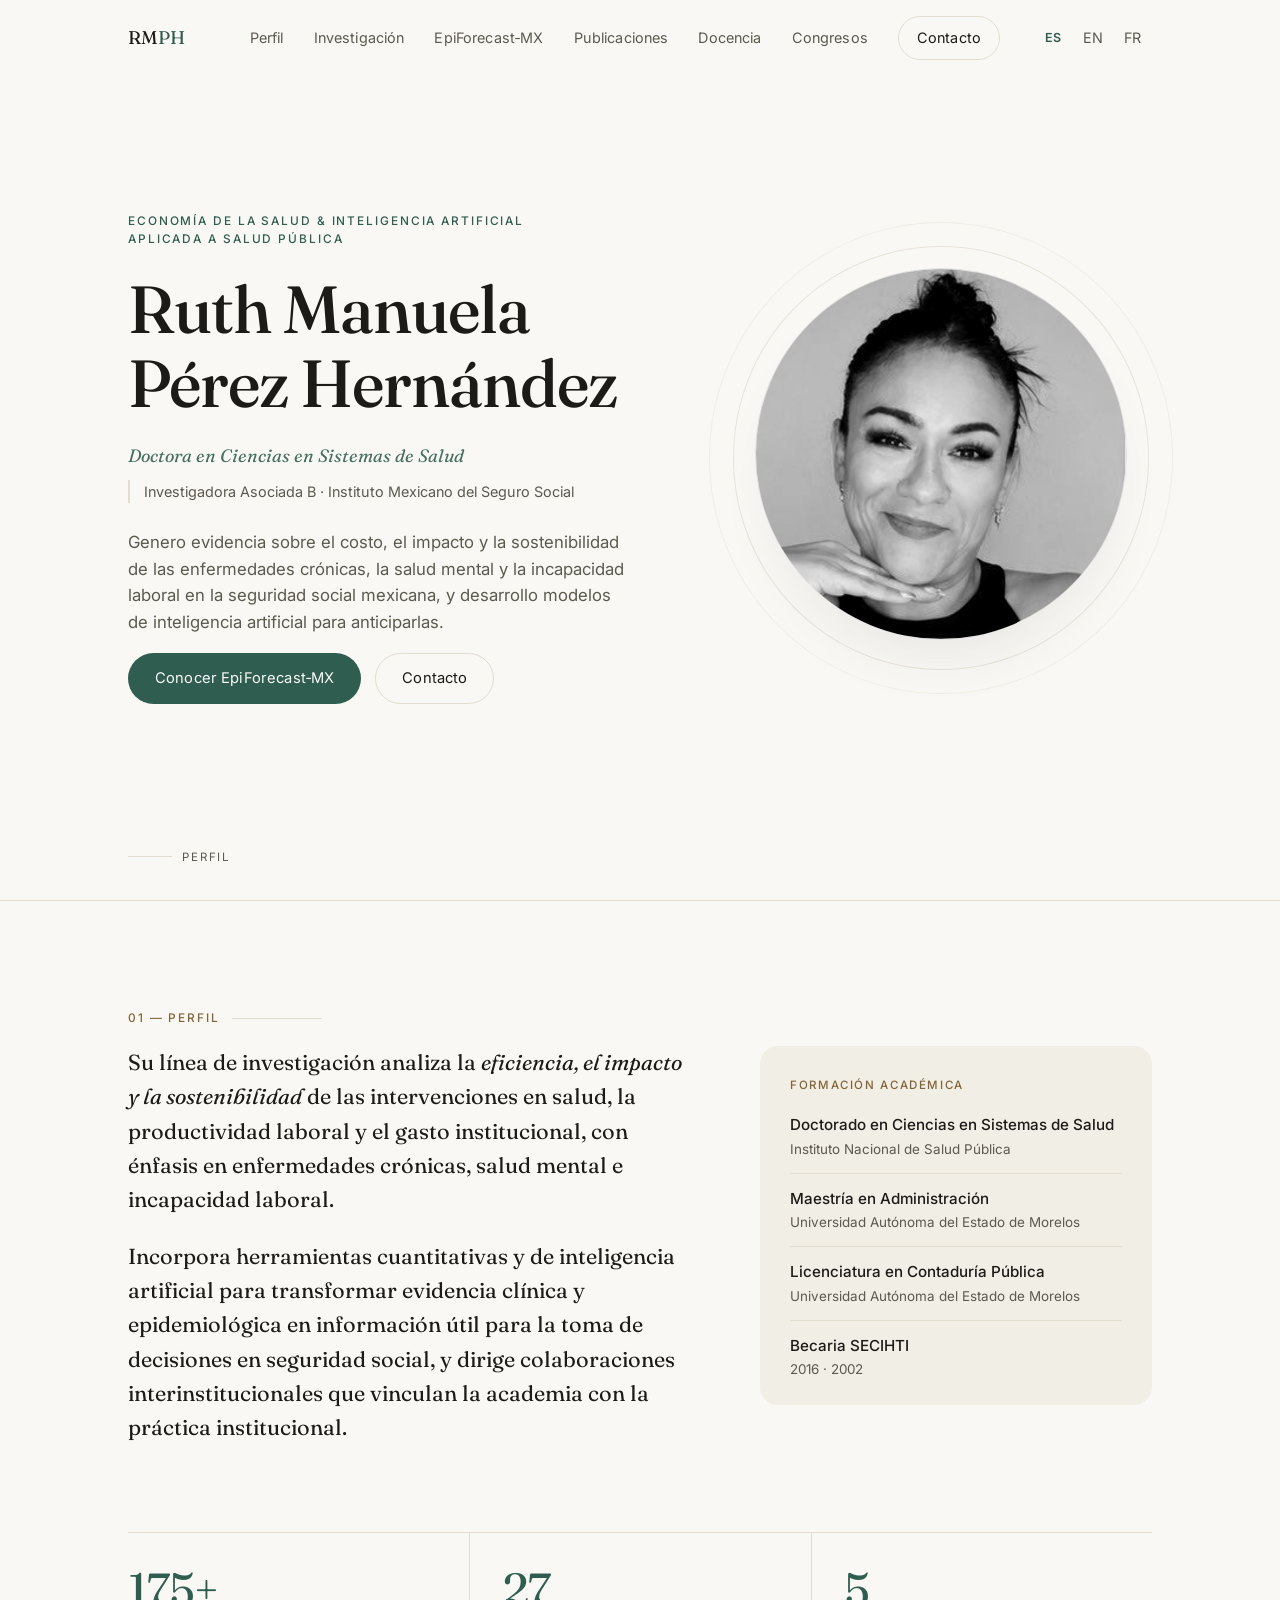
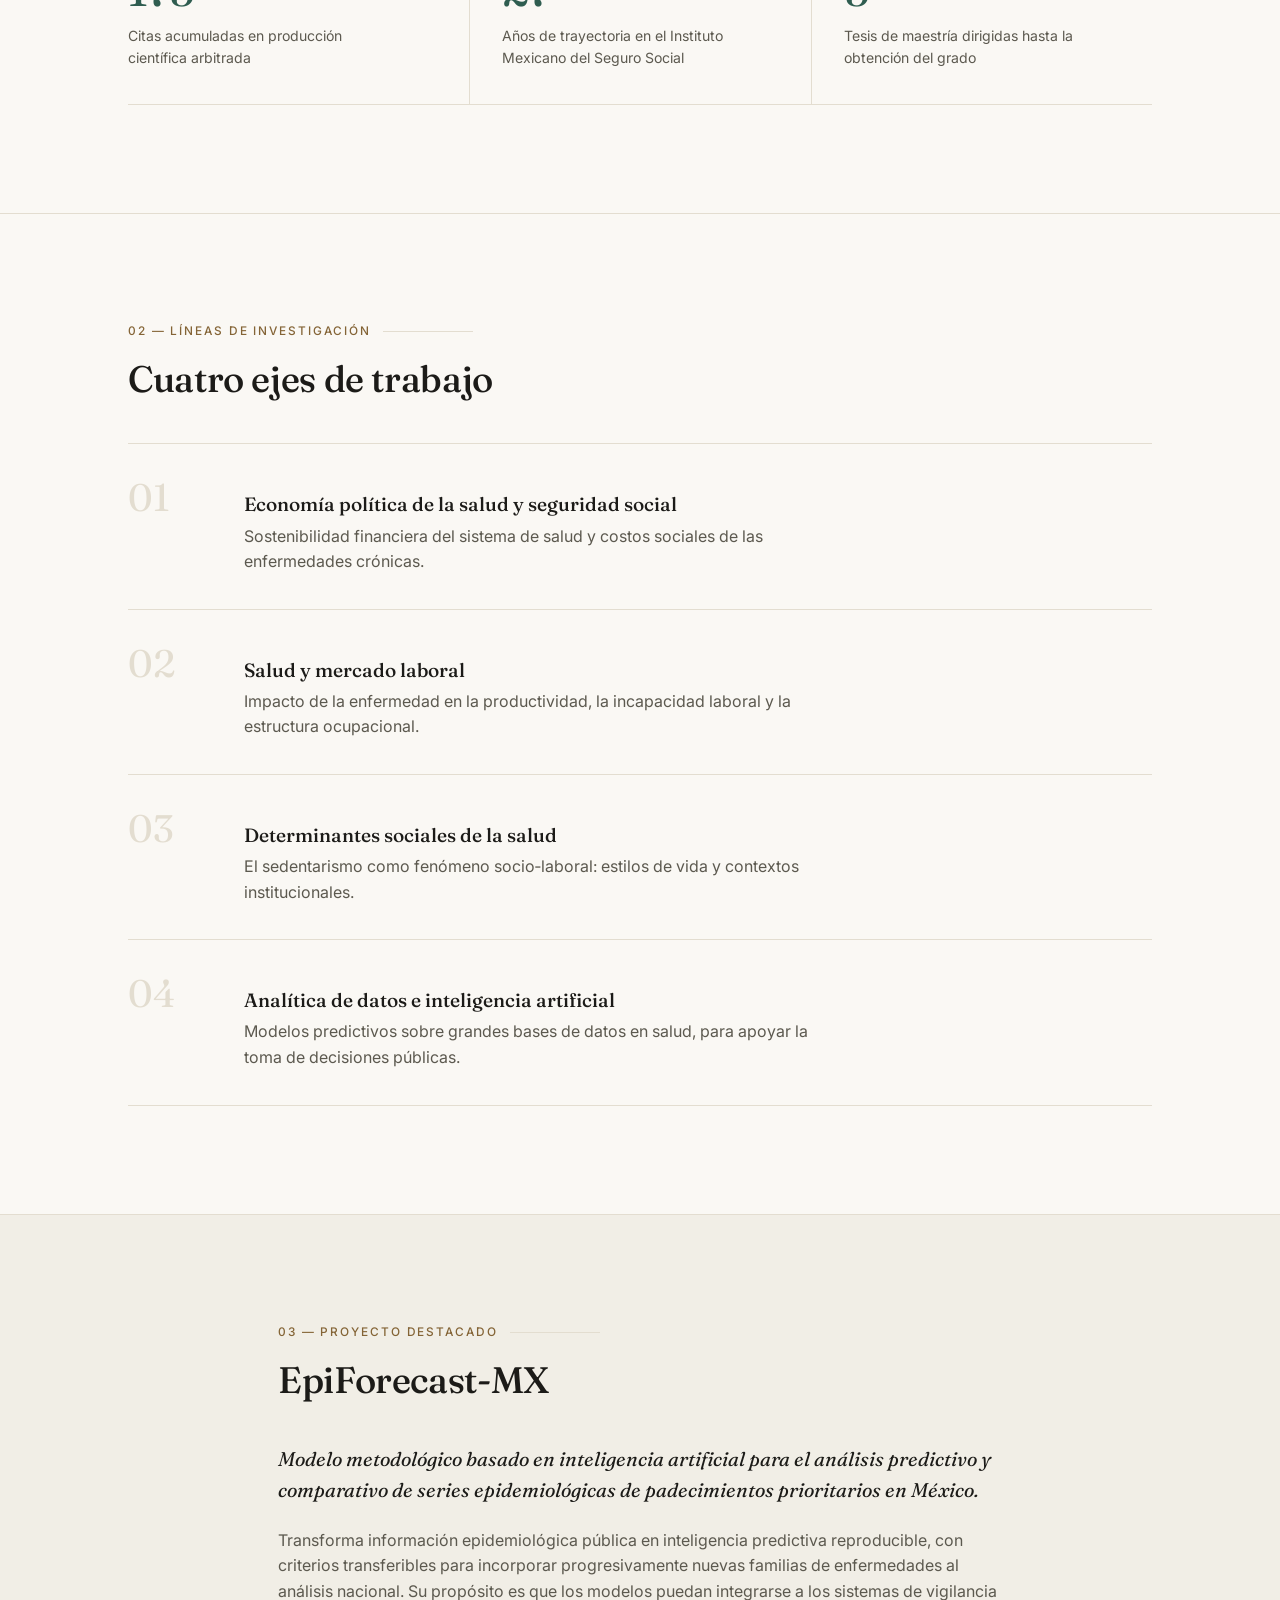
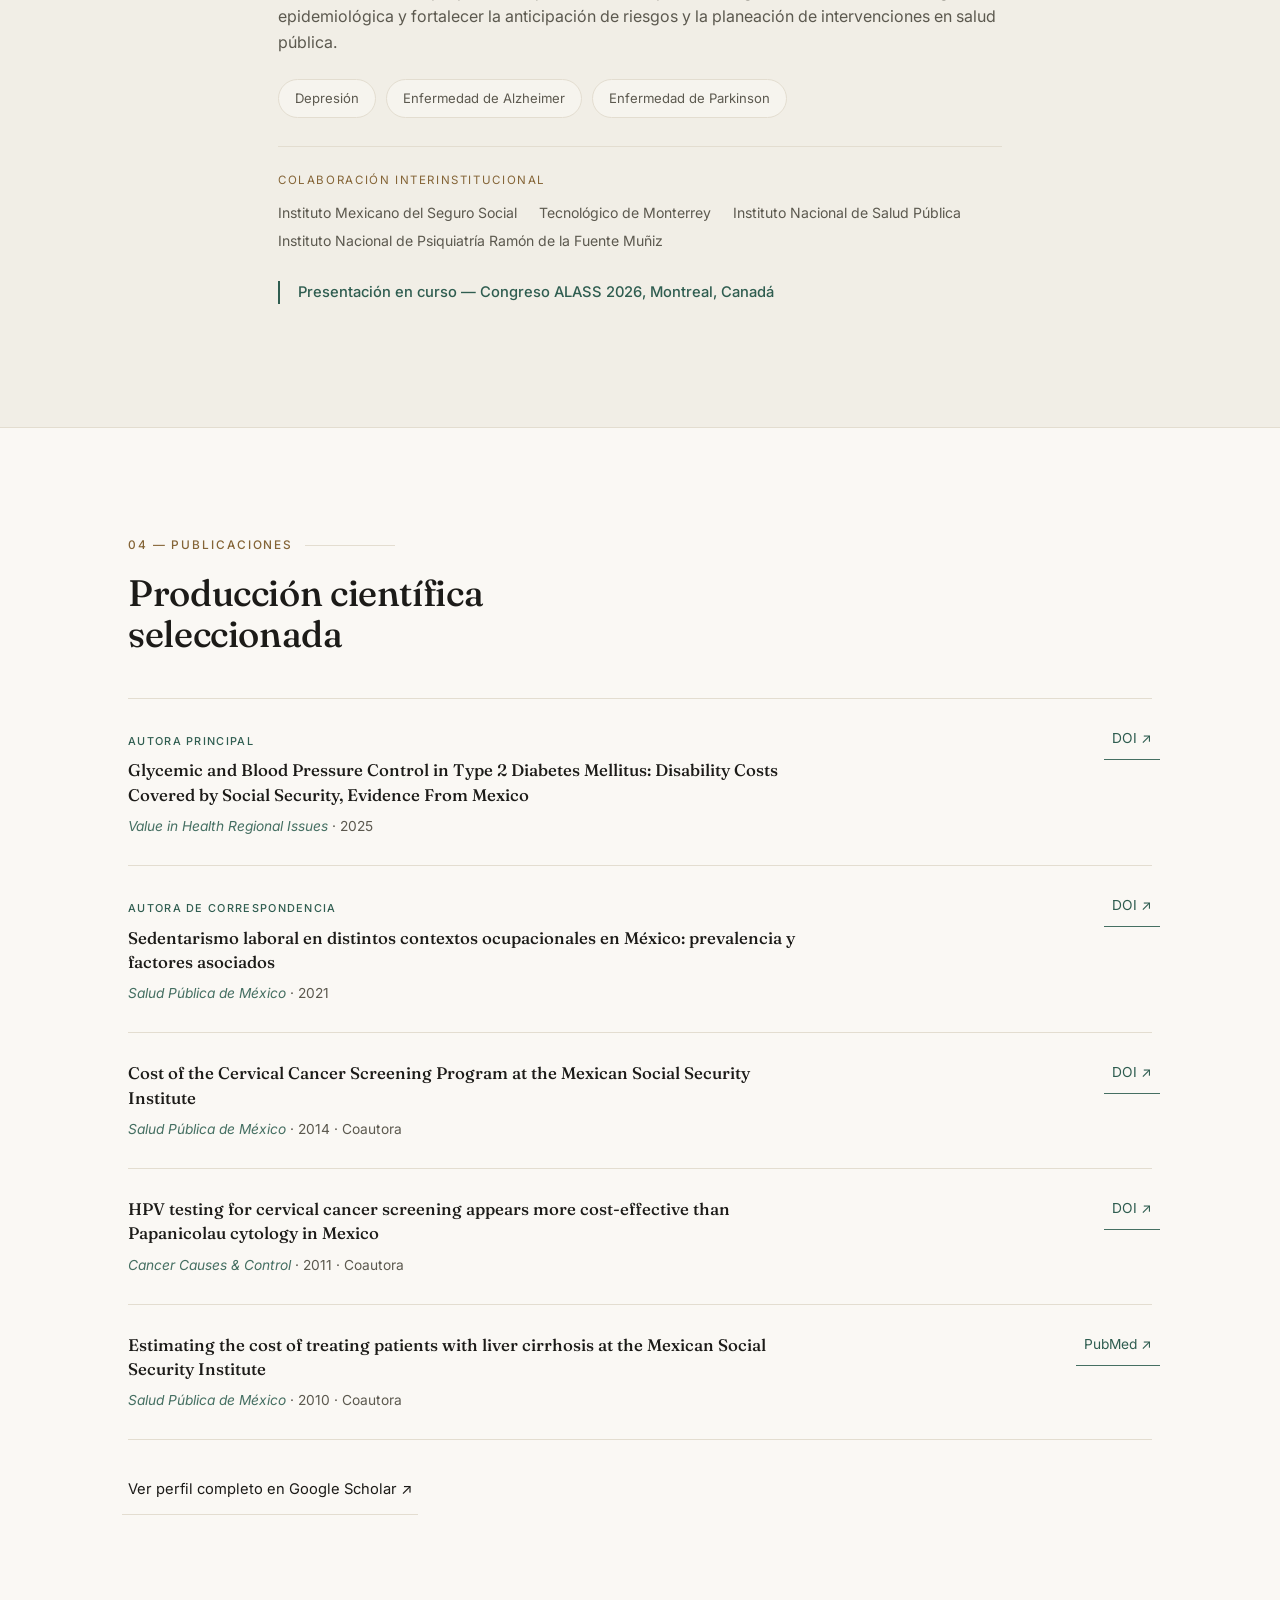
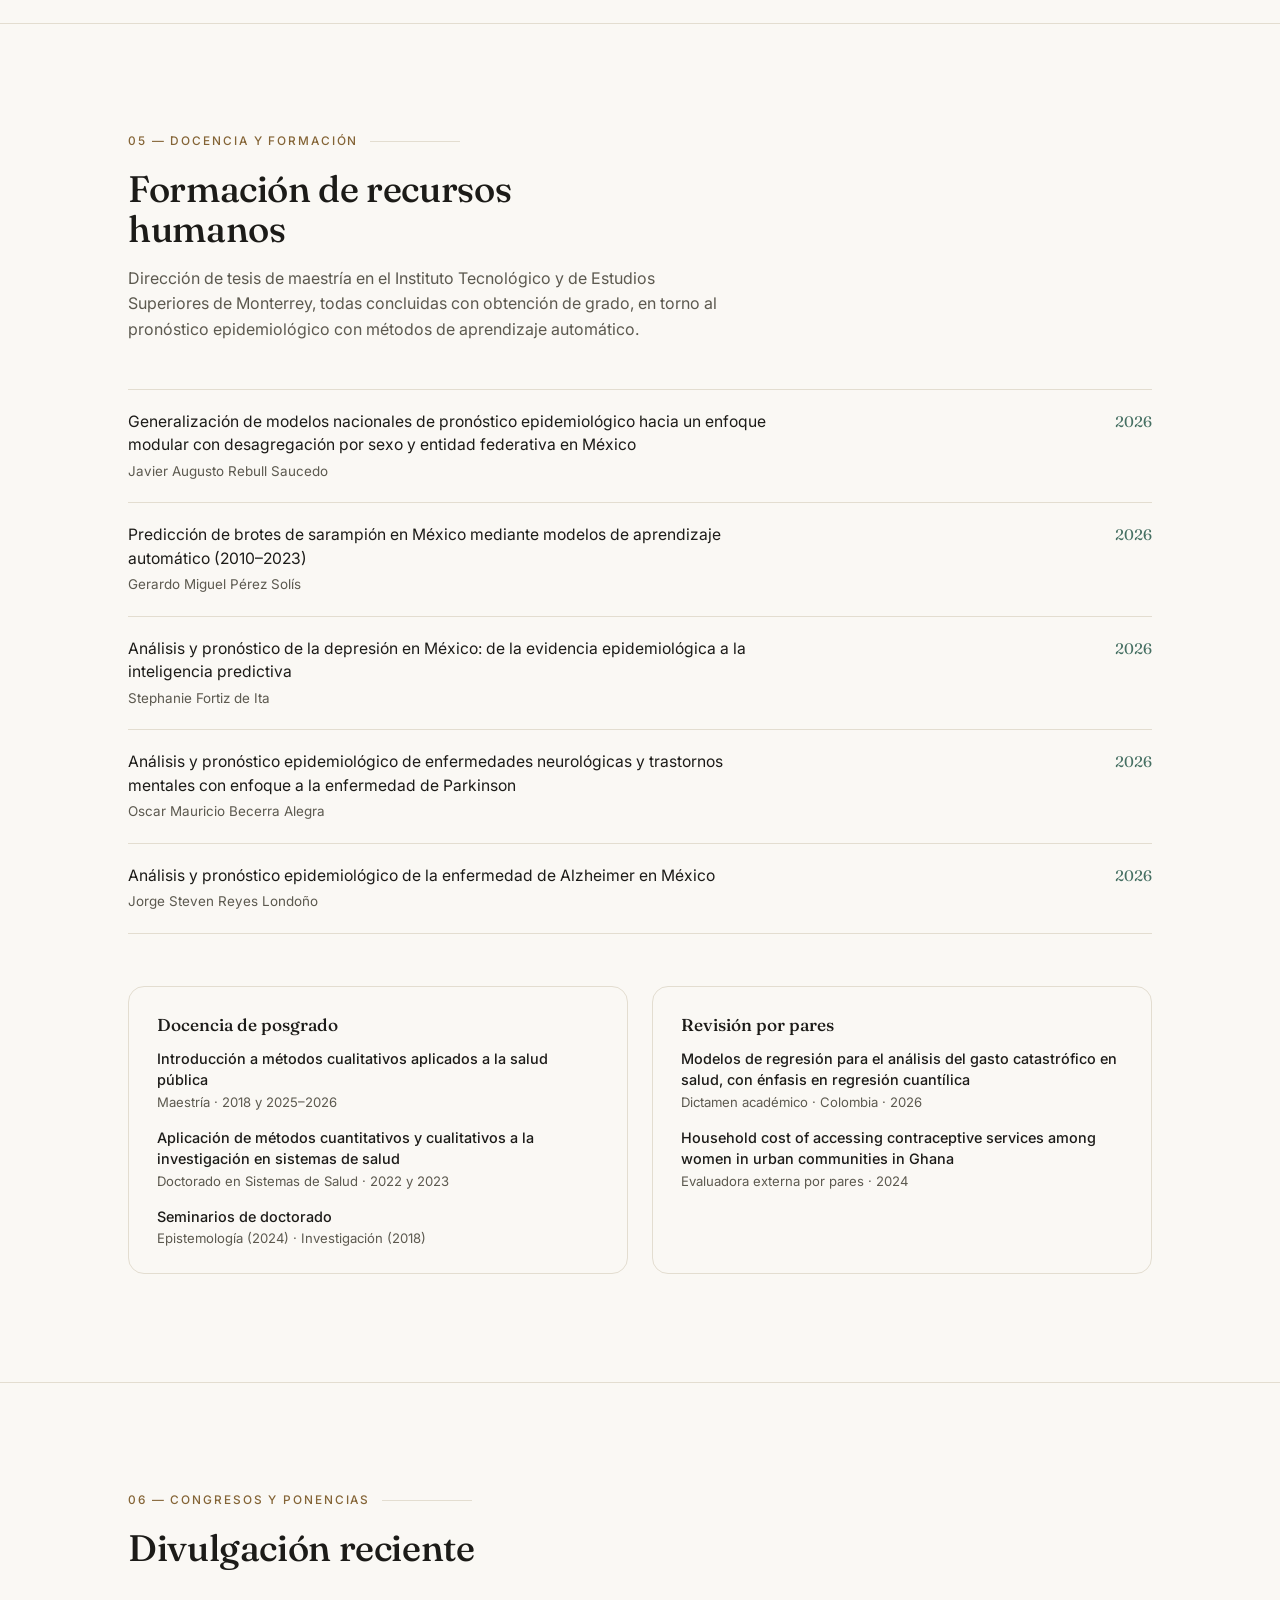
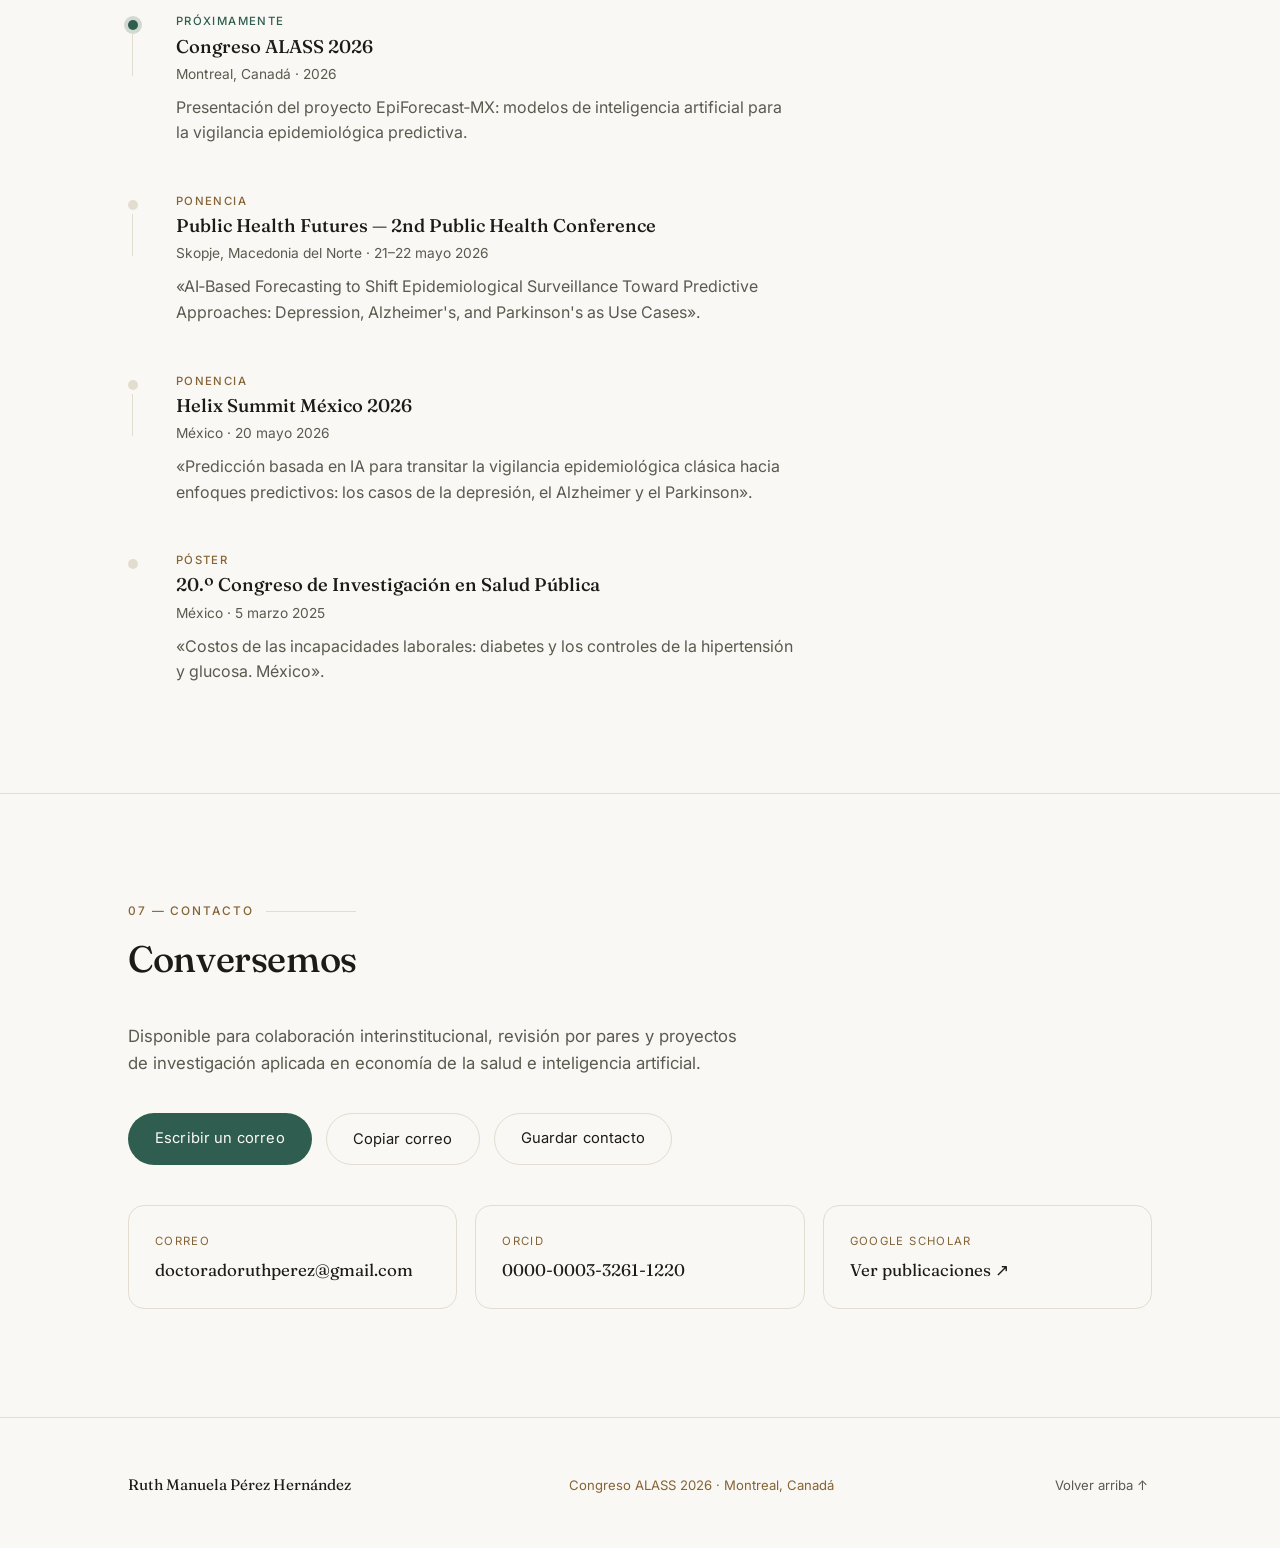
==== commit ace80844: "Rediseño: nueva sección de docencia, validación contra CV y mejoras UX Contenido validado contra el " ====
--- a/index.html
+++ b/index.html
@@ -13,6 +13,7 @@
 <link rel="alternate" hreflang="x-default" href="/">
 
 <meta property="og:type" content="profile">
+<meta property="og:locale" content="es_MX">
 <meta property="og:title" content="Ruth Manuela Pérez Hernández — Dra. en Ciencias en Sistemas de Salud">
 <meta property="og:description" content="Economía de la salud, evaluación de políticas públicas e inteligencia artificial aplicada a la vigilancia epidemiológica.">
 <meta property="og:image" content="assets/ruth-profile.png">
@@ -25,6 +26,24 @@
 <link href="https://fonts.googleapis.com/css2?family=Fraunces:ital,opsz,wght@0,9..144,300;0,9..144,400;0,9..144,500;0,9..144,600;1,9..144,400;1,9..144,500&family=Inter:wght@300;400;500;600&display=swap" rel="stylesheet">
 
 <link rel="stylesheet" href="styles.css">
+
+<script type="application/ld+json">
+{
+  "@context": "https://schema.org",
+  "@type": "Person",
+  "name": "Ruth Manuela Pérez Hernández",
+  "honorificPrefix": "Dra.",
+  "jobTitle": "Investigadora Asociada B",
+  "affiliation": { "@type": "Organization", "name": "Instituto Mexicano del Seguro Social" },
+  "email": "mailto:doctoradoruthperez@gmail.com",
+  "identifier": "https://orcid.org/0000-0003-3261-1220",
+  "sameAs": [
+    "https://orcid.org/0000-0003-3261-1220",
+    "https://scholar.google.com.mx/citations?user=G9jRzNEAAAAJ"
+  ],
+  "knowsAbout": ["Economía de la salud", "Evaluación de políticas públicas", "Inteligencia artificial aplicada a la salud pública", "Vigilancia epidemiológica"]
+}
+</script>
 </head>
 <body>
 
@@ -33,14 +52,15 @@
 <header class="site-header" id="top">
   <div class="wrap header-inner">
     <a class="brand" href="#top">RM<span>PH</span></a>
-    <button class="nav-toggle" id="navToggle" aria-label="Abrir menú" aria-expanded="false">
+    <button class="nav-toggle" id="navToggle" aria-label="Abrir menú" aria-expanded="false" aria-controls="siteNav">
       <span></span><span></span><span></span>
     </button>
-    <nav class="site-nav" id="siteNav">
+    <nav class="site-nav" id="siteNav" aria-label="Navegación principal">
       <a href="#perfil">Perfil</a>
       <a href="#investigacion">Investigación</a>
       <a href="#proyecto">EpiForecast‑MX</a>
       <a href="#publicaciones">Publicaciones</a>
+      <a href="#docencia">Docencia</a>
       <a href="#congresos">Congresos</a>
       <a href="#contacto" class="nav-cta">Contacto</a>
       <div class="lang-switch" aria-label="Selector de idioma">
@@ -50,6 +70,7 @@
       </div>
     </nav>
   </div>
+  <div class="progress-bar" id="progressBar" aria-hidden="true"></div>
 </header>
 
 <main>
@@ -58,52 +79,74 @@
     <div class="hero-text reveal">
       <p class="eyebrow">Economía de la salud &amp; Inteligencia Artificial aplicada a Salud Pública</p>
       <h1>Ruth Manuela<br>Pérez Hernández</h1>
-      <p class="hero-role">Doctora en Ciencias en Sistemas de Salud<br>Instituto Mexicano del Seguro Social</p>
+      <p class="hero-role">Doctora en Ciencias en Sistemas de Salud</p>
+      <p class="hero-affil">Investigadora Asociada B · Instituto Mexicano del Seguro Social</p>
       <p class="hero-lede">Genero evidencia sobre el costo, el impacto y la sostenibilidad de las
         enfermedades crónicas, la salud mental y la incapacidad laboral en la
         seguridad social mexicana, y desarrollo modelos de inteligencia
         artificial para anticiparlas.</p>
       <div class="hero-actions">
-        <a href="#publicaciones" class="btn btn-primary">Ver publicaciones</a>
+        <a href="#proyecto" class="btn btn-primary">Conocer EpiForecast‑MX</a>
         <a href="#contacto" class="btn btn-ghost">Contacto</a>
       </div>
     </div>
     <div class="hero-photo reveal">
-      <img src="assets/ruth-profile.png" alt="Retrato de Ruth Manuela Pérez Hernández" width="630" height="632">
-    </div>
+      <img src="assets/ruth-profile.png" alt="Retrato de Ruth Manuela Pérez Hernández" width="630" height="632" fetchpriority="high">
+    </div>
+    <a class="scroll-cue" href="#perfil"><span class="cue-line"></span>Perfil</a>
   </section>
 
   <section id="perfil" class="section perfil">
     <div class="wrap">
       <p class="section-label reveal">01 — Perfil</p>
       <div class="perfil-grid">
-        <p class="perfil-text reveal">Su línea de investigación analiza la <em>eficiencia, el impacto y la
-          sostenibilidad</em> de las intervenciones en salud, la productividad
-          laboral y el gasto institucional, con énfasis en enfermedades
-          crónicas, salud mental e incapacidad laboral. Incorpora herramientas
-          cuantitativas y de inteligencia artificial para transformar
-          evidencia clínica y epidemiológica en información útil para la
-          toma de decisiones en seguridad social.</p>
-        <aside class="perfil-stats reveal">
-          <div class="stat">
-            <span class="stat-num">175+</span>
-            <span class="stat-label">Citas acumuladas en producción científica arbitrada</span>
-          </div>
-          <div class="stat">
-            <span class="stat-num">5</span>
-            <span class="stat-label">Artículos indexados como autora y coautora</span>
-          </div>
-          <div class="stat">
-            <span class="stat-num">27+</span>
-            <span class="stat-label">Años de trayectoria en el IMSS</span>
-          </div>
+        <div>
+          <p class="perfil-text reveal">Su línea de investigación analiza la <em>eficiencia, el impacto y la
+            sostenibilidad</em> de las intervenciones en salud, la productividad
+            laboral y el gasto institucional, con énfasis en enfermedades
+            crónicas, salud mental e incapacidad laboral.</p>
+          <p class="perfil-text reveal">Incorpora herramientas cuantitativas y de inteligencia artificial para
+            transformar evidencia clínica y epidemiológica en información útil
+            para la toma de decisiones en seguridad social, y dirige
+            colaboraciones interinstitucionales que vinculan la academia con la
+            práctica institucional.</p>
+        </div>
+        <aside class="formacion-panel reveal">
+          <p class="panel-heading">Formación académica</p>
           <dl class="formacion">
-            <div><dt>Doctorado</dt><dd>Instituto Nacional de Salud Pública</dd></div>
-            <div><dt>Maestría</dt><dd>Univ. Autónoma del Estado de Morelos</dd></div>
-            <div><dt>Licenciatura</dt><dd>Univ. Autónoma del Estado de Morelos</dd></div>
-            <div><dt>Becaria</dt><dd>SECIHTI (2016 · 2002)</dd></div>
+            <div>
+              <dt>Doctorado en Ciencias en Sistemas de Salud</dt>
+              <dd>Instituto Nacional de Salud Pública</dd>
+            </div>
+            <div>
+              <dt>Maestría en Administración</dt>
+              <dd>Universidad Autónoma del Estado de Morelos</dd>
+            </div>
+            <div>
+              <dt>Licenciatura en Contaduría Pública</dt>
+              <dd>Universidad Autónoma del Estado de Morelos</dd>
+            </div>
+            <div>
+              <dt>Becaria SECIHTI</dt>
+              <dd>2016 · 2002</dd>
+            </div>
           </dl>
         </aside>
+      </div>
+
+      <div class="stats-band reveal">
+        <div class="stat">
+          <span class="stat-num">175+</span>
+          <span class="stat-label">Citas acumuladas en producción científica arbitrada</span>
+        </div>
+        <div class="stat">
+          <span class="stat-num">27</span>
+          <span class="stat-label">Años de trayectoria en el Instituto Mexicano del Seguro Social</span>
+        </div>
+        <div class="stat">
+          <span class="stat-num">5</span>
+          <span class="stat-label">Tesis de maestría dirigidas hasta la obtención del grado</span>
+        </div>
       </div>
     </div>
   </section>
@@ -155,16 +198,24 @@
           prioritarios en México.</p>
         <p>Transforma información epidemiológica pública en inteligencia
           predictiva reproducible, con criterios transferibles para incorporar
-          progresivamente nuevas familias de enfermedades al análisis
-          nacional. Desarrollado en colaboración interinstitucional entre el
-          IMSS, el Tecnológico de Monterrey, el Instituto Nacional de Salud
-          Pública y el Instituto Nacional de Psiquiatría Ramón de la Fuente
-          Muñiz.</p>
+          progresivamente nuevas familias de enfermedades al análisis nacional.
+          Su propósito es que los modelos puedan integrarse a los sistemas de
+          vigilancia epidemiológica y fortalecer la anticipación de riesgos y la
+          planeación de intervenciones en salud pública.</p>
         <ul class="tag-list">
           <li>Depresión</li>
           <li>Enfermedad de Alzheimer</li>
           <li>Enfermedad de Parkinson</li>
         </ul>
+        <div class="partners">
+          <p class="partners-label">Colaboración interinstitucional</p>
+          <ul>
+            <li>Instituto Mexicano del Seguro Social</li>
+            <li>Tecnológico de Monterrey</li>
+            <li>Instituto Nacional de Salud Pública</li>
+            <li>Instituto Nacional de Psiquiatría Ramón de la Fuente Muñiz</li>
+          </ul>
+        </div>
         <p class="proyecto-status">Presentación en curso — Congreso ALASS 2026, Montreal, Canadá</p>
       </div>
     </div>
@@ -177,15 +228,17 @@
       <ul class="pub-list">
         <li class="reveal">
           <div class="pub-main">
-            <h3>Glycemic and Blood Pressure Control in Type 2 Diabetes Mellitus: Disability Costs Covered by Social Security, Evidence from Mexico</h3>
-            <p class="pub-meta"><em>Value in Health Regional Issues</em> · 2025 · Autora principal</p>
+            <span class="pub-badge">Autora principal</span>
+            <h3>Glycemic and Blood Pressure Control in Type 2 Diabetes Mellitus: Disability Costs Covered by Social Security, Evidence From Mexico</h3>
+            <p class="pub-meta"><em>Value in Health Regional Issues</em> · 2025</p>
           </div>
           <a class="pub-link" href="https://doi.org/10.1016/j.vhri.2024.101071" target="_blank" rel="noopener">DOI ↗</a>
         </li>
         <li class="reveal">
           <div class="pub-main">
+            <span class="pub-badge">Autora de correspondencia</span>
             <h3>Sedentarismo laboral en distintos contextos ocupacionales en México: prevalencia y factores asociados</h3>
-            <p class="pub-meta"><em>Salud Pública de México</em> · 2021 · Autora de correspondencia</p>
+            <p class="pub-meta"><em>Salud Pública de México</em> · 2021</p>
           </div>
           <a class="pub-link" href="https://doi.org/10.21149/12541" target="_blank" rel="noopener">DOI ↗</a>
         </li>
@@ -198,14 +251,14 @@
         </li>
         <li class="reveal">
           <div class="pub-main">
-            <h3>HPV Testing for Cervical Cancer Screening Appears More Cost‑Effective than Papanicolaou Cytology in Mexico</h3>
+            <h3>HPV testing for cervical cancer screening appears more cost‑effective than Papanicolau cytology in Mexico</h3>
             <p class="pub-meta"><em>Cancer Causes &amp; Control</em> · 2011 · Coautora</p>
           </div>
           <a class="pub-link" href="https://doi.org/10.1007/s10552-010-9694-3" target="_blank" rel="noopener">DOI ↗</a>
         </li>
         <li class="reveal">
           <div class="pub-main">
-            <h3>Estimating the Cost of Treating Patients with Liver Cirrhosis at the Mexican Social Security Institute</h3>
+            <h3>Estimating the cost of treating patients with liver cirrhosis at the Mexican Social Security Institute</h3>
             <p class="pub-meta"><em>Salud Pública de México</em> · 2010 · Coautora</p>
           </div>
           <a class="pub-link" href="https://pubmed.ncbi.nlm.nih.gov/21271007/" target="_blank" rel="noopener">PubMed ↗</a>
@@ -215,9 +268,89 @@
     </div>
   </section>
 
+  <section id="docencia" class="section docencia">
+    <div class="wrap">
+      <p class="section-label reveal">05 — Docencia y formación</p>
+      <h2 class="section-title reveal">Formación de recursos humanos</h2>
+      <p class="section-intro reveal">Dirección de tesis de maestría en el Instituto Tecnológico y de Estudios
+        Superiores de Monterrey, todas concluidas con obtención de grado, en
+        torno al pronóstico epidemiológico con métodos de aprendizaje automático.</p>
+      <ul class="tesis-list">
+        <li class="reveal">
+          <div>
+            <p class="tesis-title">Generalización de modelos nacionales de pronóstico epidemiológico hacia un enfoque modular con desagregación por sexo y entidad federativa en México</p>
+            <p class="tesis-author">Javier Augusto Rebull Saucedo</p>
+          </div>
+          <span class="tesis-year">2026</span>
+        </li>
+        <li class="reveal">
+          <div>
+            <p class="tesis-title">Predicción de brotes de sarampión en México mediante modelos de aprendizaje automático (2010–2023)</p>
+            <p class="tesis-author">Gerardo Miguel Pérez Solís</p>
+          </div>
+          <span class="tesis-year">2026</span>
+        </li>
+        <li class="reveal">
+          <div>
+            <p class="tesis-title">Análisis y pronóstico de la depresión en México: de la evidencia epidemiológica a la inteligencia predictiva</p>
+            <p class="tesis-author">Stephanie Fortiz de Ita</p>
+          </div>
+          <span class="tesis-year">2026</span>
+        </li>
+        <li class="reveal">
+          <div>
+            <p class="tesis-title">Análisis y pronóstico epidemiológico de enfermedades neurológicas y trastornos mentales con enfoque a la enfermedad de Parkinson</p>
+            <p class="tesis-author">Oscar Mauricio Becerra Alegra</p>
+          </div>
+          <span class="tesis-year">2026</span>
+        </li>
+        <li class="reveal">
+          <div>
+            <p class="tesis-title">Análisis y pronóstico epidemiológico de la enfermedad de Alzheimer en México</p>
+            <p class="tesis-author">Jorge Steven Reyes Londoño</p>
+          </div>
+          <span class="tesis-year">2026</span>
+        </li>
+      </ul>
+
+      <div class="docencia-grid">
+        <div class="docencia-card reveal">
+          <h3>Docencia de posgrado</h3>
+          <ul>
+            <li>
+              <strong>Introducción a métodos cualitativos aplicados a la salud pública</strong>
+              <span class="meta">Maestría · 2018 y 2025–2026</span>
+            </li>
+            <li>
+              <strong>Aplicación de métodos cuantitativos y cualitativos a la investigación en sistemas de salud</strong>
+              <span class="meta">Doctorado en Sistemas de Salud · 2022 y 2023</span>
+            </li>
+            <li>
+              <strong>Seminarios de doctorado</strong>
+              <span class="meta">Epistemología (2024) · Investigación (2018)</span>
+            </li>
+          </ul>
+        </div>
+        <div class="docencia-card reveal">
+          <h3>Revisión por pares</h3>
+          <ul>
+            <li>
+              <strong>Modelos de regresión para el análisis del gasto catastrófico en salud, con énfasis en regresión cuantílica</strong>
+              <span class="meta">Dictamen académico · Colombia · 2026</span>
+            </li>
+            <li>
+              <strong>Household cost of accessing contraceptive services among women in urban communities in Ghana</strong>
+              <span class="meta">Evaluadora externa por pares · 2024</span>
+            </li>
+          </ul>
+        </div>
+      </div>
+    </div>
+  </section>
+
   <section id="congresos" class="section congresos">
     <div class="wrap">
-      <p class="section-label reveal">05 — Congresos y ponencias</p>
+      <p class="section-label reveal">06 — Congresos y ponencias</p>
       <h2 class="section-title reveal">Divulgación reciente</h2>
       <ol class="timeline">
         <li class="reveal is-upcoming">
@@ -262,11 +395,23 @@
 
   <section id="contacto" class="section contacto">
     <div class="wrap">
-      <p class="section-label reveal">06 — Contacto</p>
+      <p class="section-label reveal">07 — Contacto</p>
       <h2 class="section-title reveal">Conversemos</h2>
       <p class="contacto-lede reveal">Disponible para colaboración interinstitucional, revisión por pares
         y proyectos de investigación aplicada en economía de la salud e
         inteligencia artificial.</p>
+
+      <div class="contact-actions reveal">
+        <a class="btn btn-primary" href="mailto:doctoradoruthperez@gmail.com">Escribir un correo</a>
+        <button class="btn btn-ghost copy-btn" id="copyEmail" type="button"
+                data-email="doctoradoruthperez@gmail.com"
+                data-copied="Correo copiado">
+          Copiar correo
+          <span class="copied" aria-hidden="true">Copiado</span>
+        </button>
+        <a class="btn btn-ghost" href="assets/ruth-perez-hernandez.vcf" download>Guardar contacto</a>
+      </div>
+
       <div class="contact-grid reveal">
         <a class="contact-card" href="mailto:doctoradoruthperez@gmail.com">
           <span class="contact-label">Correo</span>
@@ -288,8 +433,9 @@
 
 <footer class="site-footer">
   <div class="wrap footer-inner">
-    <p>Ruth Manuela Pérez Hernández</p>
+    <p class="footer-name">Ruth Manuela Pérez Hernández</p>
     <p class="footer-note">Congreso ALASS 2026 · Montreal, Canadá</p>
+    <a class="to-top" href="#top">Volver arriba ↑</a>
   </div>
 </footer>
 
--- a/styles.css
+++ b/styles.css
@@ -8,11 +8,13 @@
   --accent-soft: #456f62;
   --gold: #846436;
   --line: #e3ddd0;
+  --line-soft: #ece7dc;
   --on-accent: #fbfaf6;
   --shadow: rgba(28,27,24,0.10);
   --serif: "Fraunces", Georgia, serif;
   --sans: "Inter", -apple-system, BlinkMacSystemFont, "Segoe UI", sans-serif;
   --max: 1080px;
+  --ease: cubic-bezier(0.22, 0.61, 0.36, 1);
 }
 
 @media (prefers-color-scheme: dark){
@@ -25,6 +27,7 @@
     --accent-soft: #6ea395;
     --gold: #d3b47f;
     --line: #333227;
+    --line-soft: #26261c;
     --on-accent: #15150f;
     --shadow: rgba(0,0,0,0.45);
   }
@@ -42,7 +45,6 @@
   outline-offset: 3px;
   border-radius: 2px;
 }
-
 
 body{
   margin: 0;
@@ -52,6 +54,7 @@
   font-weight: 400;
   line-height: 1.6;
   -webkit-font-smoothing: antialiased;
+  text-rendering: optimizeLegibility;
 }
 
 h1, h2, h3{
@@ -66,68 +69,95 @@
 em{ font-style: italic; color: var(--text); }
 a{ color: inherit; }
 
-.wrap{ max-width: var(--max); margin: 0 auto; padding: 0 28px; }
+/* padding-inline (not the `padding` shorthand) so a narrower-breakpoint
+   override can never reset the vertical padding of .hero/.section. */
+.wrap{ max-width: var(--max); margin: 0 auto; padding-inline: 28px; }
 
 .skip-link{
   position: absolute; left: -9999px; top: 0;
-  background: var(--accent); color: #fff; padding: 12px 18px; z-index: 200;
-}
-.skip-link:focus{ left: 16px; top: 16px; }
+  background: var(--accent); color: var(--on-accent); padding: 12px 18px; z-index: 200;
+  border-radius: 0 0 8px 0;
+}
+.skip-link:focus{ left: 0; top: 0; }
 
 /* ---------- Reveal on scroll ----------
    Visible by default (no-JS / JS-not-yet-run safe). JS adds "js-reveal"
    to <html> before paint; only then do elements hide pending animation. */
 .js-reveal .reveal{
   opacity: 0;
-  transform: translateY(16px);
-  transition: opacity 0.7s ease, transform 0.7s ease;
-}
-.js-reveal .reveal.is-visible{ opacity: 1; transform: translateY(0); }
+  transform: translateY(18px);
+  transition: opacity 0.8s var(--ease), transform 0.8s var(--ease);
+}
+.js-reveal .reveal.is-visible{ opacity: 1; transform: none; }
 
 /* ---------- Header ---------- */
 .site-header{
   position: fixed; top: 0; left: 0; right: 0; z-index: 100;
-  background: color-mix(in srgb, var(--bg) 78%, transparent);
-  backdrop-filter: blur(10px);
+  background: color-mix(in srgb, var(--bg) 80%, transparent);
+  backdrop-filter: blur(12px);
   border-bottom: 1px solid transparent;
-  transition: border-color 0.3s ease;
+  transition: border-color 0.3s ease, background 0.3s ease;
 }
 .site-header.scrolled{ border-bottom-color: var(--line); }
+
+/* Reading-progress hairline */
+.progress-bar{
+  position: absolute; left: 0; bottom: -1px; height: 2px;
+  width: 0;
+  background: var(--accent);
+  transition: width 0.1s linear;
+}
 
 .header-inner{
   display: flex; align-items: center; justify-content: space-between;
   height: 76px;
 }
 .brand{
+  display: inline-flex; align-items: center;
+  min-height: 44px; padding-right: 8px;
   font-family: var(--serif); font-size: 1.15rem; letter-spacing: 0.02em;
   text-decoration: none; color: var(--text);
+  white-space: nowrap;
 }
 .brand span{ color: var(--accent); }
 
-.site-nav{ display: flex; align-items: center; gap: 32px; }
+.site-nav{ display: flex; align-items: center; gap: 30px; }
 .site-nav a{
+  position: relative;
   text-decoration: none; color: var(--text-soft);
-  font-size: 0.92rem; letter-spacing: 0.01em;
+  font-size: 0.9rem; letter-spacing: 0.01em;
   transition: color 0.2s ease;
 }
+.site-nav > a:not(.nav-cta)::after{
+  content: "";
+  position: absolute; left: 0; bottom: -6px;
+  width: 100%; height: 1px;
+  background: var(--accent);
+  transform: scaleX(0);
+  transform-origin: left;
+  transition: transform 0.3s var(--ease);
+}
+.site-nav > a:not(.nav-cta):hover::after,
+.site-nav > a:not(.nav-cta).active::after{ transform: scaleX(1); }
 .site-nav a:hover{ color: var(--accent); }
-.site-nav a.active{ color: var(--accent); font-weight: 500; }
+.site-nav a.active{ color: var(--accent); }
 .nav-cta{
   border: 1px solid var(--line);
-  padding: 8px 18px !important;
+  padding: 9px 18px !important;
   border-radius: 999px;
   color: var(--text) !important;
-}
-.nav-cta:hover{ border-color: var(--accent); }
+  transition: border-color 0.2s ease, background 0.2s ease, color 0.2s ease !important;
+}
+.nav-cta:hover{ border-color: var(--accent); background: var(--accent); color: var(--on-accent) !important; }
 
 .lang-switch{
   display: flex; align-items: center; gap: 2px;
-  font-size: 0.8rem; letter-spacing: 0.03em;
-  margin-left: 6px;
+  font-size: 0.78rem; letter-spacing: 0.04em;
+  margin-left: 4px;
 }
 .lang-switch a, .lang-switch .lang-current{
   display: inline-flex; align-items: center; justify-content: center;
-  min-width: 40px; padding: 12px 8px;
+  min-width: 38px; padding: 12px 6px;
   border-radius: 8px;
   text-decoration: none; color: var(--text-soft);
   transition: color 0.2s ease, background 0.2s ease;
@@ -143,7 +173,7 @@
 }
 .nav-toggle span{
   width: 22px; height: 1.5px; background: var(--text);
-  transition: transform 0.25s ease, opacity 0.25s ease;
+  transition: transform 0.25s var(--ease), opacity 0.2s ease;
 }
 .nav-toggle[aria-expanded="true"] span:nth-child(1){ transform: translateY(6.5px) rotate(45deg); }
 .nav-toggle[aria-expanded="true"] span:nth-child(2){ opacity: 0; }
@@ -152,126 +182,219 @@
 /* ---------- Hero ---------- */
 .hero{
   display: grid;
-  grid-template-columns: 1.15fr 0.85fr;
+  grid-template-columns: 1.12fr 0.88fr;
   align-items: center;
   gap: 64px;
   min-height: 100svh;
-  padding-top: 96px;
-  padding-bottom: 64px;
+  padding-top: 104px;
+  padding-bottom: 88px;
+  position: relative;
 }
 .eyebrow{
   font-family: var(--sans);
   text-transform: uppercase;
-  font-size: 0.76rem;
-  letter-spacing: 0.14em;
+  font-size: 0.74rem;
+  letter-spacing: 0.16em;
   color: var(--accent);
   font-weight: 500;
+  margin-bottom: 24px;
+  max-width: 54ch;
+}
+.hero h1{
+  font-size: clamp(2.5rem, 5.2vw, 4.35rem);
+  font-weight: 500;
+  letter-spacing: -0.015em;
   margin-bottom: 22px;
-}
-.hero h1{
-  font-size: clamp(2.6rem, 5.2vw, 4.4rem);
-  font-weight: 500;
-  letter-spacing: -0.01em;
-  margin-bottom: 20px;
 }
 .hero-role{
   font-family: var(--serif);
   font-style: italic;
-  font-size: 1.15rem;
+  font-size: 1.12rem;
   color: var(--accent-soft);
-  margin-bottom: 24px;
-  line-height: 1.5;
+  margin-bottom: 10px;
+  line-height: 1.55;
+}
+.hero-affil{
+  font-size: 0.9rem;
+  color: var(--text-soft);
+  margin-bottom: 26px;
+  padding-left: 14px;
+  border-left: 2px solid var(--line);
 }
 .hero-lede{
   max-width: 46ch;
   font-size: 1.05rem;
 }
-.hero-actions{ display: flex; gap: 16px; margin-top: 12px; flex-wrap: wrap; }
+.hero-actions{ display: flex; gap: 14px; margin-top: 14px; flex-wrap: wrap; }
 
 .btn{
-  display: inline-block;
+  display: inline-flex; align-items: center; gap: 8px;
   padding: 13px 26px;
   border-radius: 999px;
   text-decoration: none;
   font-size: 0.92rem;
   letter-spacing: 0.01em;
-  transition: transform 0.2s ease, background 0.2s ease, border-color 0.2s ease;
+  font-family: var(--sans);
+  cursor: pointer;
+  border: 1px solid transparent;
+  transition: transform 0.25s var(--ease), background 0.25s ease,
+              border-color 0.25s ease, color 0.25s ease, box-shadow 0.25s ease;
 }
 .btn-primary{ background: var(--accent); color: var(--on-accent); }
-.btn-primary:hover{ transform: translateY(-2px); background: var(--accent-soft); }
-.btn-ghost{ border: 1px solid var(--line); color: var(--text); }
-.btn-ghost:hover{ border-color: var(--accent); transform: translateY(-2px); }
-
+.btn-primary:hover{ transform: translateY(-2px); background: var(--accent-soft); box-shadow: 0 10px 24px -12px var(--shadow); }
+.btn-ghost{ border-color: var(--line); color: var(--text); background: transparent; }
+.btn-ghost:hover{ border-color: var(--accent); color: var(--accent); transform: translateY(-2px); }
+
+/* Photo with a soft concentric halo */
 .hero-photo{
+  position: relative;
   justify-self: center;
   width: 100%;
-  max-width: 380px;
+  max-width: 372px;
   aspect-ratio: 1 / 1;
+}
+.hero-photo::before{
+  content: "";
+  position: absolute; inset: -22px;
   border-radius: 50%;
-  overflow: hidden;
   border: 1px solid var(--line);
-  box-shadow: 0 30px 60px -25px var(--shadow);
+  opacity: 0.75;
+}
+.hero-photo::after{
+  content: "";
+  position: absolute; inset: -46px;
+  border-radius: 50%;
+  border: 1px solid var(--line-soft);
+  opacity: 0.6;
 }
 .hero-photo img{
+  position: relative;
   width: 100%; height: 100%; object-fit: cover;
+  border-radius: 50%;
+  border: 1px solid var(--line);
+  box-shadow: 0 34px 64px -28px var(--shadow);
   filter: grayscale(1) contrast(1.03);
 }
 
+.scroll-cue{
+  position: absolute;
+  left: 28px; bottom: 34px;
+  display: inline-flex; align-items: center; gap: 10px;
+  font-size: 0.72rem; text-transform: uppercase; letter-spacing: 0.16em;
+  color: var(--text-soft);
+  text-decoration: none;
+  transition: color 0.2s ease;
+}
+.scroll-cue:hover{ color: var(--accent); }
+.scroll-cue .cue-line{
+  display: block; width: 44px; height: 1px; background: var(--line);
+  position: relative; overflow: hidden;
+}
+.scroll-cue .cue-line::after{
+  content: ""; position: absolute; inset: 0;
+  background: var(--accent);
+  transform: translateX(-100%);
+  animation: cue 2.6s var(--ease) infinite;
+}
+@keyframes cue{
+  0%{ transform: translateX(-100%); }
+  55%{ transform: translateX(0); }
+  100%{ transform: translateX(100%); }
+}
+
 /* ---------- Section shell ---------- */
-.section{ padding: 110px 0; border-top: 1px solid var(--line); scroll-margin-top: 92px; }
+.section{ padding: 108px 0; border-top: 1px solid var(--line); scroll-margin-top: 92px; }
 .section-label{
   font-family: var(--sans);
   text-transform: uppercase;
-  font-size: 0.76rem;
-  letter-spacing: 0.14em;
+  font-size: 0.74rem;
+  letter-spacing: 0.16em;
   color: var(--gold);
   font-weight: 500;
   margin-bottom: 18px;
+  display: flex; align-items: center; gap: 12px;
+}
+.section-label::after{
+  content: ""; flex: 1; height: 1px; background: var(--line); max-width: 90px;
 }
 .section-title{
   font-size: clamp(1.7rem, 3vw, 2.3rem);
   margin-bottom: 44px;
-  max-width: 20ch;
-}
+  max-width: 22ch;
+  letter-spacing: -0.01em;
+}
+.section-intro{ max-width: 60ch; margin-top: -28px; margin-bottom: 46px; }
 
 /* ---------- Perfil ---------- */
 .perfil-grid{
   display: grid;
-  grid-template-columns: 1.5fr 1fr;
+  grid-template-columns: 1.45fr 1fr;
   gap: 64px;
   align-items: start;
 }
 .perfil-text{
   font-family: var(--serif);
-  font-size: 1.4rem;
-  line-height: 1.55;
+  font-size: 1.36rem;
+  line-height: 1.58;
   color: var(--text);
 }
-.perfil-stats{
-  display: flex;
-  flex-direction: column;
-  gap: 26px;
-  padding: 32px;
+.perfil-text + .perfil-text{ margin-top: 1em; }
+
+.formacion-panel{
+  padding: 30px 30px 26px;
   background: var(--bg-alt);
   border-radius: 18px;
 }
-.stat{ display: flex; flex-direction: column; gap: 4px; }
-.stat-num{ font-family: var(--serif); font-size: 2.1rem; color: var(--accent); line-height: 1; }
-.stat-label{ font-size: 0.86rem; color: var(--text-soft); max-width: 30ch; }
-.formacion{ margin: 8px 0 0; padding-top: 22px; border-top: 1px solid var(--line); display: flex; flex-direction: column; gap: 12px; }
-.formacion div{ display: flex; justify-content: space-between; gap: 12px; font-size: 0.86rem; }
-.formacion dt{ color: var(--text); font-weight: 500; }
-.formacion dd{ margin: 0; color: var(--text-soft); text-align: right; }
+.panel-heading{
+  text-transform: uppercase; font-size: 0.72rem; letter-spacing: 0.14em;
+  color: var(--gold); font-weight: 500;
+  margin: 0 0 20px;
+}
+.formacion{ margin: 0; padding: 0; display: flex; flex-direction: column; }
+.formacion > div{ padding: 14px 0; border-top: 1px solid var(--line); }
+.formacion > div:first-child{ padding-top: 0; border-top: none; }
+.formacion > div:last-child{ padding-bottom: 0; }
+.formacion dt{
+  font-size: 0.95rem; color: var(--text); font-weight: 500;
+  line-height: 1.4; margin-bottom: 3px;
+}
+.formacion dd{ margin: 0; font-size: 0.84rem; color: var(--text-soft); line-height: 1.5; }
+
+/* Stats band */
+.stats-band{
+  display: grid;
+  grid-template-columns: repeat(3, 1fr);
+  gap: 0;
+  margin-top: 64px;
+  border-top: 1px solid var(--line);
+  border-bottom: 1px solid var(--line);
+}
+.stat{
+  padding: 34px 32px;
+  border-left: 1px solid var(--line);
+}
+.stat:first-child{ border-left: none; padding-left: 0; }
+.stat-num{
+  display: block;
+  font-family: var(--serif);
+  font-size: clamp(2.2rem, 4vw, 2.9rem);
+  color: var(--accent);
+  line-height: 1;
+  letter-spacing: -0.02em;
+  margin-bottom: 12px;
+}
+.stat-label{ font-size: 0.88rem; color: var(--text-soft); max-width: 26ch; display: block; }
 
 /* ---------- Líneas de investigación ---------- */
 .lineas{ list-style: none; margin: 0; padding: 0; display: flex; flex-direction: column; }
 .lineas li{
   display: grid;
-  grid-template-columns: 90px 1fr;
+  grid-template-columns: 92px 1fr;
   gap: 24px;
-  padding: 32px 0;
+  padding: 34px 0;
   border-top: 1px solid var(--line);
   align-items: baseline;
+  transition: border-color 0.3s ease;
 }
 .lineas li:last-child{ border-bottom: 1px solid var(--line); }
 .linea-num{
@@ -280,34 +403,50 @@
   color: var(--line);
   font-weight: 400;
   line-height: 1;
-}
+  transition: color 0.35s var(--ease);
+}
+.lineas li:hover .linea-num{ color: var(--accent); }
 .lineas h3{ font-size: 1.2rem; margin-bottom: 8px; }
 .lineas p{ margin: 0; max-width: 60ch; }
 
 /* ---------- Proyecto ---------- */
 .proyecto{ background: var(--bg-alt); }
-.proyecto-grid{ max-width: 760px; }
+.proyecto-grid{ max-width: 780px; }
 .proyecto-sub{
   font-family: var(--serif);
   font-style: italic;
-  font-size: 1.25rem;
+  font-size: 1.24rem;
   color: var(--text);
   margin-bottom: 22px;
-  line-height: 1.5;
+  line-height: 1.55;
 }
 .tag-list{
-  list-style: none; margin: 22px 0; padding: 0;
+  list-style: none; margin: 24px 0; padding: 0;
   display: flex; gap: 10px; flex-wrap: wrap;
 }
 .tag-list li{
   font-size: 0.82rem;
-  padding: 7px 16px;
+  padding: 8px 16px;
   border-radius: 999px;
   border: 1px solid var(--line);
   color: var(--text-soft);
+  background: color-mix(in srgb, var(--bg) 60%, transparent);
+}
+.partners{
+  margin-top: 28px; padding-top: 24px;
+  border-top: 1px solid var(--line);
+}
+.partners-label{
+  text-transform: uppercase; font-size: 0.72rem; letter-spacing: 0.14em;
+  color: var(--gold); margin-bottom: 12px;
+}
+.partners ul{
+  list-style: none; margin: 0; padding: 0;
+  display: flex; flex-wrap: wrap; gap: 6px 22px;
+  font-size: 0.88rem; color: var(--text-soft);
 }
 .proyecto-status{
-  margin-top: 20px;
+  margin-top: 28px;
   font-size: 0.92rem;
   color: var(--accent);
   font-weight: 500;
@@ -316,16 +455,26 @@
 }
 
 /* ---------- Publicaciones ---------- */
-.pub-list{ list-style: none; margin: 0 0 40px; padding: 0; }
+.pub-list{ list-style: none; margin: 0 0 36px; padding: 0; }
 .pub-list li{
-  display: flex; justify-content: space-between; align-items: flex-start; gap: 24px;
+  display: flex; justify-content: space-between; align-items: flex-start; gap: 28px;
   padding: 28px 0;
   border-top: 1px solid var(--line);
+  transition: background 0.3s ease;
 }
 .pub-list li:last-child{ border-bottom: 1px solid var(--line); }
-.pub-main h3{ font-size: 1.05rem; font-weight: 500; line-height: 1.4; margin-bottom: 8px; max-width: 62ch; }
+.pub-badge{
+  display: inline-block;
+  font-size: 0.68rem; text-transform: uppercase; letter-spacing: 0.12em;
+  color: var(--accent); font-weight: 500;
+  margin-bottom: 8px;
+}
+.pub-main h3{
+  font-size: 1.05rem; font-weight: 500; line-height: 1.45;
+  margin-bottom: 8px; max-width: 62ch;
+}
 .pub-meta{ margin: 0; font-size: 0.86rem; }
-.pub-meta em{ color: var(--accent-soft); }
+.pub-meta em{ color: var(--accent-soft); font-style: italic; }
 .pub-link{
   flex-shrink: 0;
   text-decoration: none;
@@ -335,6 +484,7 @@
   white-space: nowrap;
   padding: 12px 8px 10px;
   margin: -12px -8px;
+  transition: color 0.2s ease, border-color 0.2s ease;
 }
 .pub-link:hover{ color: var(--gold); border-color: var(--gold); }
 .scholar-link{
@@ -343,10 +493,52 @@
   font-size: 0.92rem;
   color: var(--text);
   border-bottom: 1px solid var(--line);
-  padding: 10px 6px 9px;
-  margin: -10px -6px 0;
+  padding: 13px 6px 12px;
+  margin: -13px -6px 0;
+  transition: color 0.2s ease, border-color 0.2s ease;
 }
 .scholar-link:hover{ color: var(--accent); border-color: var(--accent); }
+
+/* ---------- Docencia y formación ---------- */
+.tesis-list{ list-style: none; margin: 0 0 8px; padding: 0; }
+.tesis-list li{
+  display: grid;
+  grid-template-columns: 1fr auto;
+  gap: 8px 28px;
+  align-items: baseline;
+  padding: 20px 0;
+  border-top: 1px solid var(--line);
+}
+.tesis-list li:last-child{ border-bottom: 1px solid var(--line); }
+.tesis-title{
+  font-size: 0.98rem; color: var(--text); line-height: 1.5;
+  max-width: 66ch; margin: 0;
+}
+.tesis-author{
+  font-size: 0.84rem; color: var(--text-soft); margin: 4px 0 0;
+}
+.tesis-year{
+  font-family: var(--serif);
+  font-size: 0.95rem; color: var(--accent-soft);
+  white-space: nowrap;
+}
+.docencia-grid{
+  display: grid; grid-template-columns: repeat(2, 1fr);
+  gap: 24px; margin-top: 52px;
+}
+.docencia-card{
+  padding: 28px 28px 24px;
+  border: 1px solid var(--line);
+  border-radius: 16px;
+}
+.docencia-card h3{ font-size: 1.08rem; margin-bottom: 14px; }
+.docencia-card ul{
+  list-style: none; margin: 0; padding: 0;
+  display: flex; flex-direction: column; gap: 14px;
+}
+.docencia-card li{ font-size: 0.9rem; color: var(--text-soft); line-height: 1.5; }
+.docencia-card li strong{ color: var(--text); font-weight: 500; display: block; }
+.docencia-card .meta{ font-size: 0.82rem; color: var(--text-soft); }
 
 /* ---------- Congresos / Timeline ---------- */
 .timeline{ list-style: none; margin: 0; padding: 0; }
@@ -365,7 +557,10 @@
   background: var(--line);
   margin-top: 8px;
 }
-.timeline li.is-upcoming .tl-marker{ background: var(--accent); box-shadow: 0 0 0 4px color-mix(in srgb, var(--accent) 20%, transparent); }
+.timeline li.is-upcoming .tl-marker{
+  background: var(--accent);
+  box-shadow: 0 0 0 4px color-mix(in srgb, var(--accent) 20%, transparent);
+}
 .timeline li:not(:last-child) .tl-marker::after{
   content: "";
   position: absolute; top: 14px; left: 4px;
@@ -374,8 +569,8 @@
 }
 .tl-tag{
   text-transform: uppercase;
-  font-size: 0.72rem;
-  letter-spacing: 0.1em;
+  font-size: 0.71rem;
+  letter-spacing: 0.12em;
   color: var(--gold);
   font-weight: 500;
   margin-bottom: 6px;
@@ -386,42 +581,92 @@
 .tl-content p:last-child{ max-width: 62ch; margin-bottom: 0; }
 
 /* ---------- Contacto ---------- */
-.contacto-lede{ max-width: 56ch; font-size: 1.05rem; margin-bottom: 44px; }
+.contacto-lede{ max-width: 56ch; font-size: 1.05rem; margin-bottom: 36px; }
+.contact-actions{
+  display: flex; gap: 14px; flex-wrap: wrap;
+  margin-bottom: 40px;
+}
+.copy-btn{ position: relative; }
+.copy-btn .copied{
+  position: absolute; left: 50%; top: -34px;
+  transform: translateX(-50%) translateY(4px);
+  background: var(--text); color: var(--bg);
+  font-size: 0.74rem; padding: 5px 11px; border-radius: 6px;
+  white-space: nowrap;
+  opacity: 0; pointer-events: none;
+  transition: opacity 0.2s ease, transform 0.2s ease;
+}
+.copy-btn.is-copied .copied{ opacity: 1; transform: translateX(-50%) translateY(0); }
+
 .contact-grid{
   display: grid;
   grid-template-columns: repeat(3, 1fr);
-  gap: 20px;
+  gap: 18px;
 }
 .contact-card{
-  display: flex; flex-direction: column; gap: 10px;
-  padding: 28px;
+  display: flex; flex-direction: column; gap: 9px;
+  padding: 26px;
   border: 1px solid var(--line);
   border-radius: 16px;
   text-decoration: none;
-  transition: border-color 0.2s ease, transform 0.2s ease;
-}
-.contact-card:hover{ border-color: var(--accent); transform: translateY(-3px); }
+  transition: border-color 0.25s ease, transform 0.25s var(--ease), box-shadow 0.25s ease;
+}
+.contact-card:hover{
+  border-color: var(--accent);
+  transform: translateY(-3px);
+  box-shadow: 0 14px 30px -20px var(--shadow);
+}
 .contact-label{
-  text-transform: uppercase; font-size: 0.72rem; letter-spacing: 0.1em;
+  text-transform: uppercase; font-size: 0.71rem; letter-spacing: 0.12em;
   color: var(--gold);
 }
-.contact-value{ font-family: var(--serif); font-size: 1.1rem; color: var(--text); word-break: break-word; }
+.contact-value{
+  font-family: var(--serif); font-size: 1.06rem; color: var(--text);
+  word-break: break-word; line-height: 1.35;
+}
 
 /* ---------- Footer ---------- */
-.site-footer{ padding: 40px 0; }
+.site-footer{ padding: 46px 0 40px; border-top: 1px solid var(--line); }
 .footer-inner{
   display: flex; justify-content: space-between; align-items: center;
-  flex-wrap: wrap; gap: 8px;
+  flex-wrap: wrap; gap: 14px;
   font-size: 0.82rem; color: var(--text-soft);
 }
 .footer-inner p{ margin: 0; }
+.footer-name{ font-family: var(--serif); font-size: 0.95rem; color: var(--text); }
 .footer-note{ color: var(--gold); }
+.to-top{
+  text-decoration: none; color: var(--text-soft);
+  display: inline-flex; align-items: center; gap: 8px;
+  min-height: 44px; padding: 8px 4px;
+  transition: color 0.2s ease;
+}
+.to-top:hover{ color: var(--accent); }
 
 /* ---------- Responsive ---------- */
-@media (max-width: 860px){
-  .hero{ grid-template-columns: 1fr; text-align: left; padding-top: 120px; gap: 40px; }
-  .hero-photo{ max-width: 240px; order: -1; }
-  .perfil-grid{ grid-template-columns: 1fr; }
+@media (max-width: 980px){
+  .site-nav{ gap: 22px; }
+  .site-nav a{ font-size: 0.86rem; }
+}
+
+@media (max-width: 880px){
+  .hero{
+    grid-template-columns: 1fr;
+    padding-top: 116px; padding-bottom: 72px;
+    gap: 38px; min-height: 0;
+  }
+  .hero-photo{ max-width: 208px; order: -1; justify-self: start; }
+  .hero-photo::before{ inset: -14px; }
+  .hero-photo::after{ inset: -28px; }
+  .scroll-cue{ display: none; }
+
+  .perfil-grid{ grid-template-columns: 1fr; gap: 44px; }
+  .stats-band{ grid-template-columns: 1fr; margin-top: 44px; }
+  .stat{ border-left: none; border-top: 1px solid var(--line); padding: 26px 0; }
+  .stat:first-child{ border-top: none; padding-top: 4px; }
+  .stat-label{ max-width: 40ch; }
+
+  .docencia-grid{ grid-template-columns: 1fr; margin-top: 40px; }
   .contact-grid{ grid-template-columns: 1fr; }
 
   .site-nav{
@@ -431,17 +676,49 @@
     flex-direction: column; align-items: flex-start;
     gap: 0; padding: 8px 28px 20px;
     display: none;
+    box-shadow: 0 18px 30px -24px var(--shadow);
   }
   .site-nav.open{ display: flex; }
-  .site-nav > a{ padding: 12px 0; width: 100%; border-bottom: 1px solid var(--line); }
-  .nav-cta{ border: none !important; padding: 12px 0 !important; }
+  .site-nav > a{ padding: 13px 0; width: 100%; border-bottom: 1px solid var(--line); }
+  .site-nav > a:not(.nav-cta)::after{ display: none; }
+  .nav-cta{
+    border: none !important; padding: 13px 0 !important;
+    background: transparent !important; color: var(--text) !important;
+  }
+  .nav-cta:hover{ color: var(--accent) !important; }
   .nav-toggle{ display: flex; }
-  .lang-switch{ width: 100%; padding: 16px 0 4px; border-top: 1px solid var(--line); margin-top: 4px; }
+  .lang-switch{
+    width: 100%; padding: 14px 0 4px;
+    border-top: 1px solid var(--line); margin: 4px 0 0 -6px;
+  }
 }
 
 @media (max-width: 560px){
-  .section{ padding: 76px 0; }
-  .lineas li{ grid-template-columns: 48px 1fr; }
-  .linea-num{ font-size: 1.7rem; }
-  .pub-list li{ flex-direction: column; gap: 10px; }
-}
+  .wrap{ padding-inline: 22px; }
+  .section{ padding: 74px 0; }
+  .section-title{ margin-bottom: 34px; }
+  .perfil-text{ font-size: 1.2rem; }
+  .lineas li{ grid-template-columns: 44px 1fr; gap: 16px; padding: 26px 0; }
+  .linea-num{ font-size: 1.6rem; }
+  .pub-list li{ flex-direction: column; gap: 12px; }
+  .tesis-list li{ grid-template-columns: 1fr; gap: 6px; }
+  .tesis-year{ font-size: 0.86rem; color: var(--text-soft); }
+  .formacion-panel{ padding: 24px 22px 22px; }
+  .docencia-card{ padding: 24px 22px 20px; }
+  .contact-actions .btn{ flex: 1 1 100%; justify-content: center; }
+  .footer-inner{ flex-direction: column; align-items: flex-start; gap: 10px; }
+  .scroll-cue{ left: 22px; }
+}
+
+/* ---------- Print ---------- */
+@media print{
+  .site-header, .scroll-cue, .hero-actions, .contact-actions, .to-top{ display: none !important; }
+  .js-reveal .reveal{ opacity: 1 !important; transform: none !important; }
+  body{ background: #fff; color: #000; font-size: 11pt; }
+  .hero{ min-height: 0; padding-top: 0; page-break-after: avoid; }
+  .hero-photo{ max-width: 150px; }
+  .section{ padding: 26px 0; page-break-inside: avoid; border-top: 1px solid #ccc; }
+  .proyecto{ background: transparent; }
+  a{ text-decoration: none; color: #000; }
+  .pub-link::after, .contact-card .contact-value::after{ content: ""; }
+}
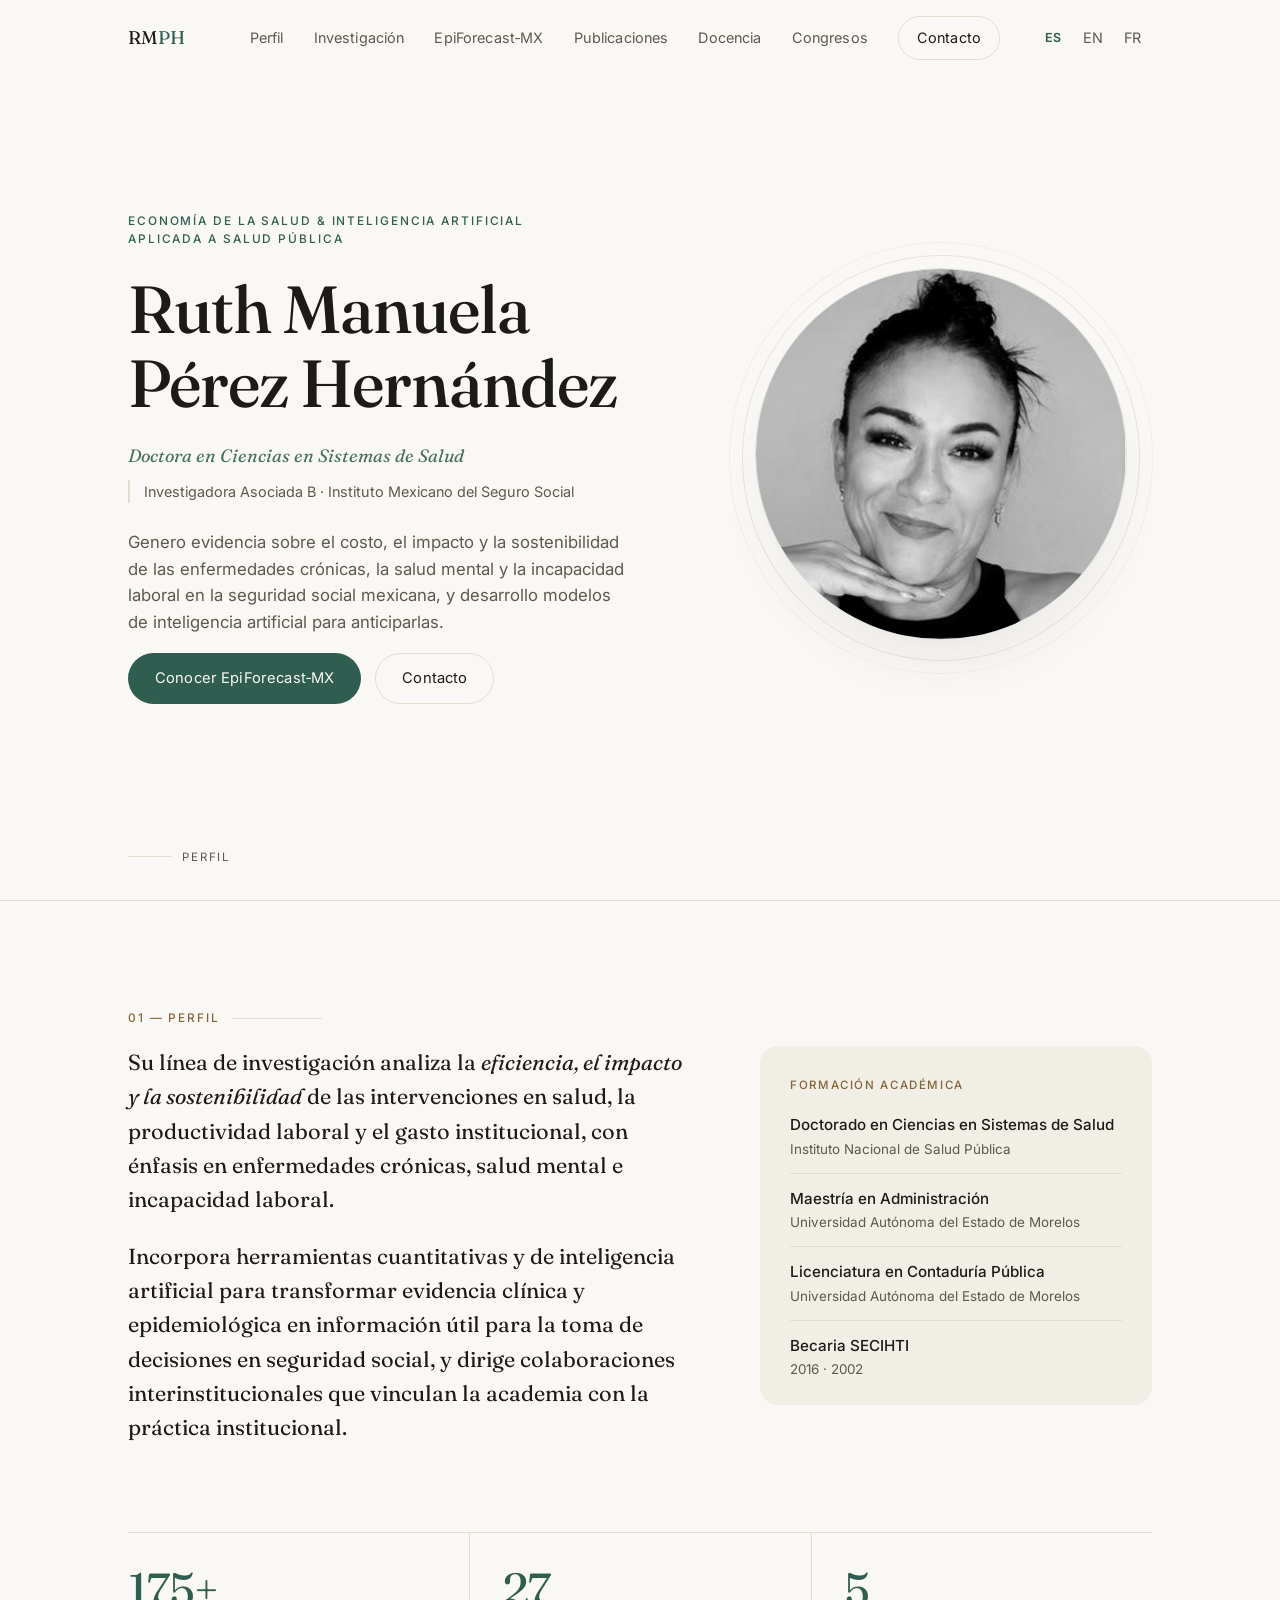
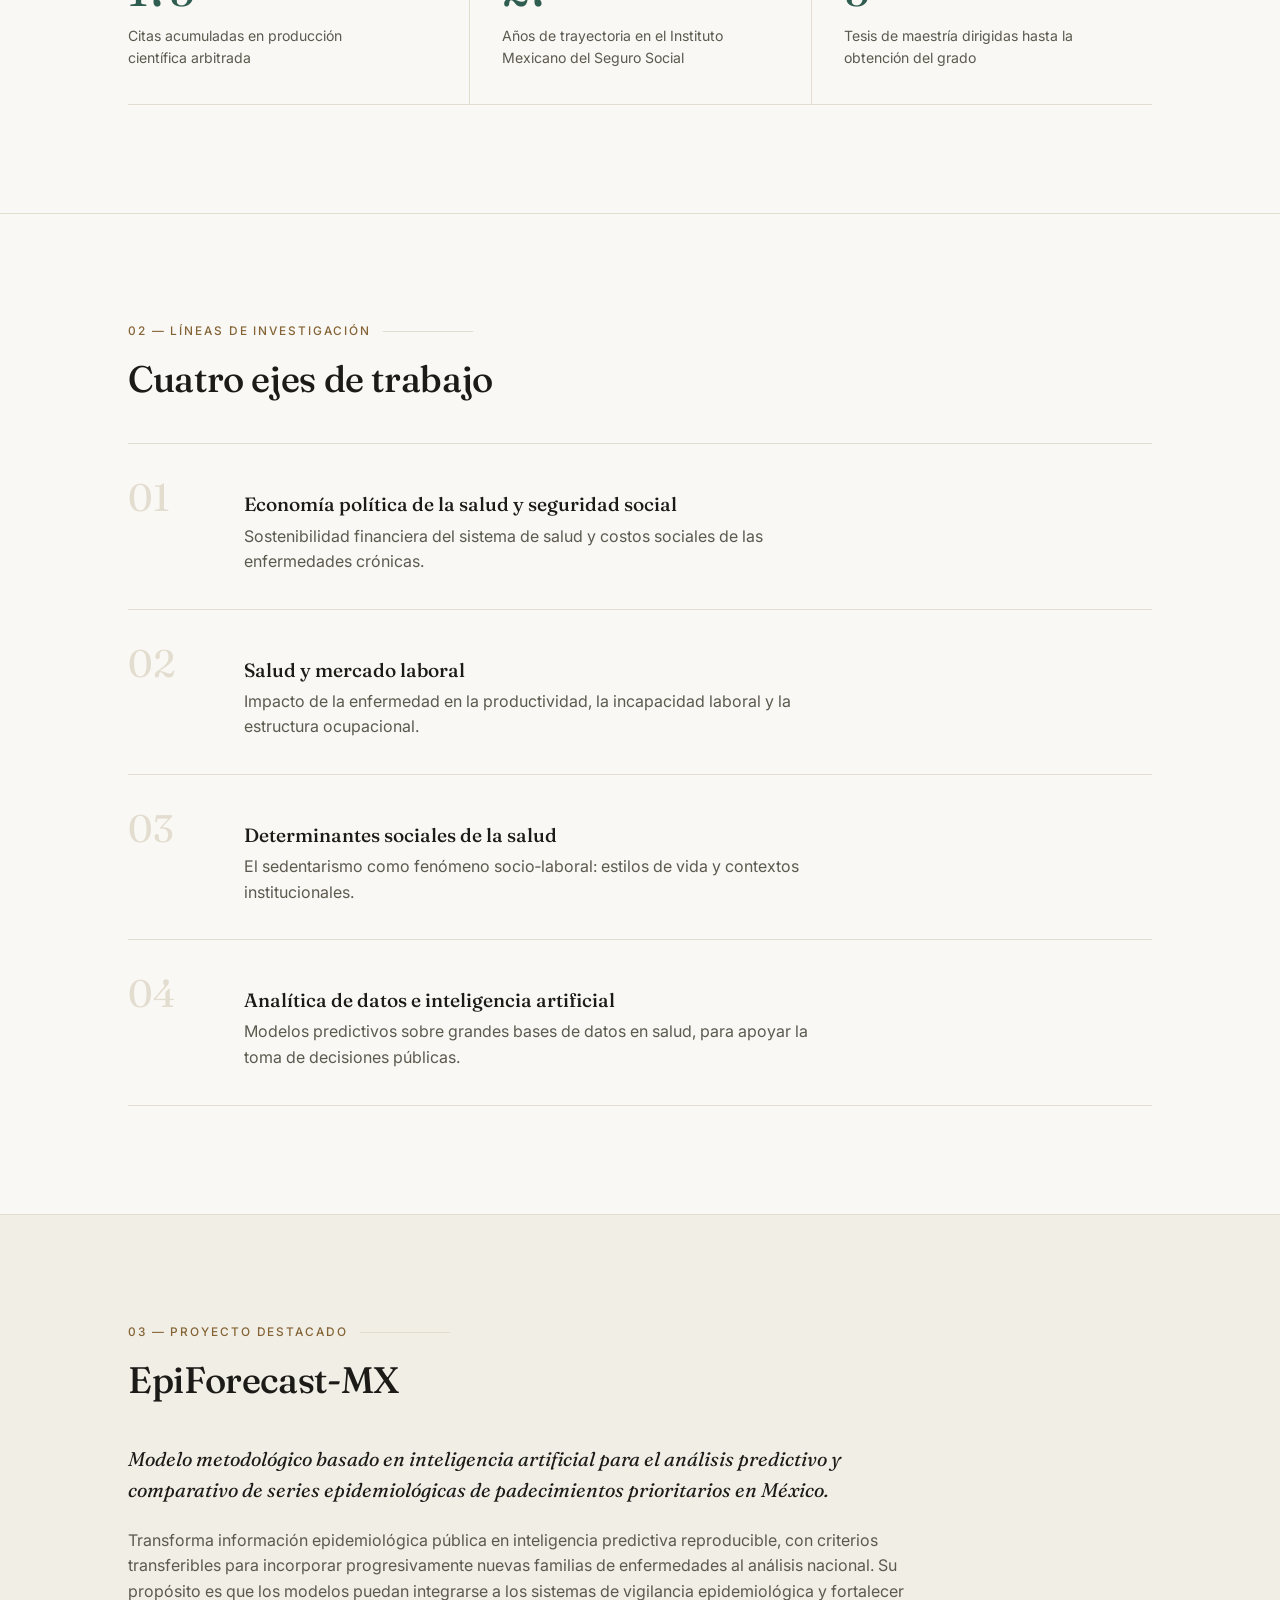
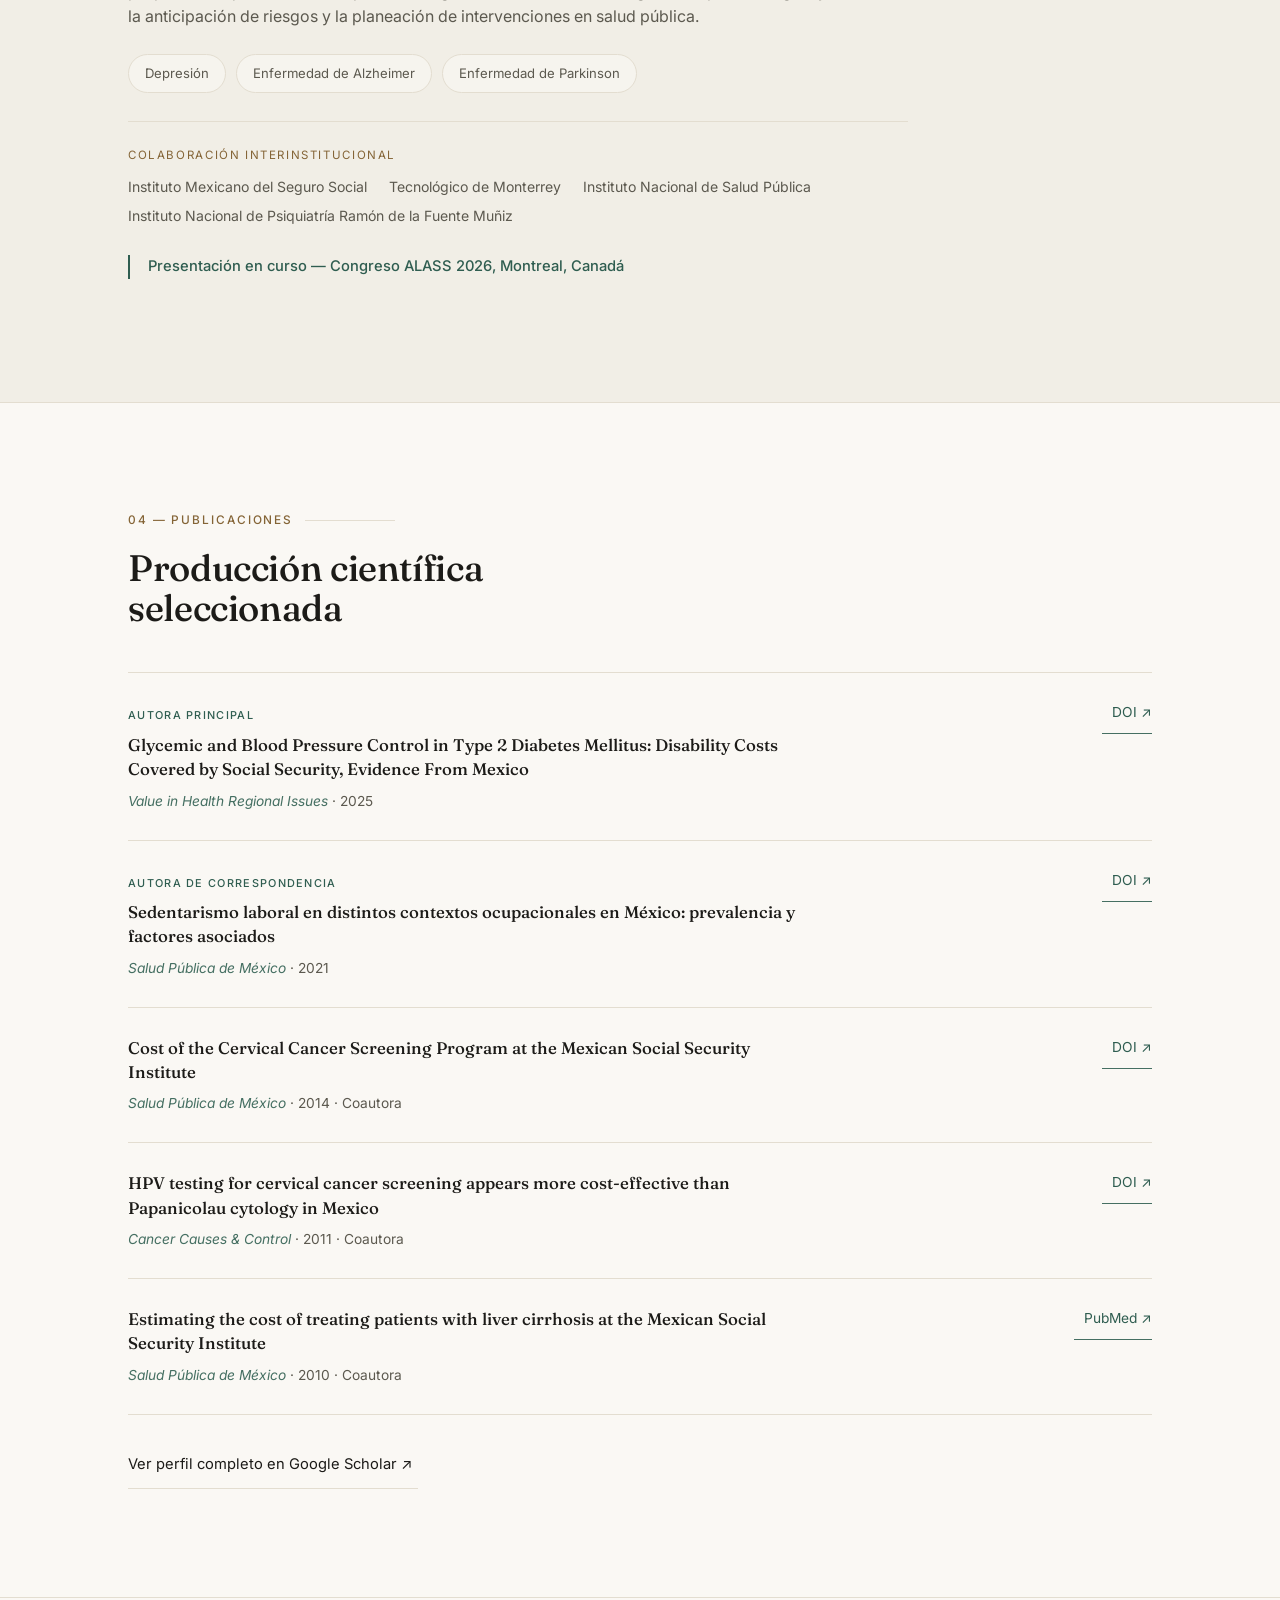
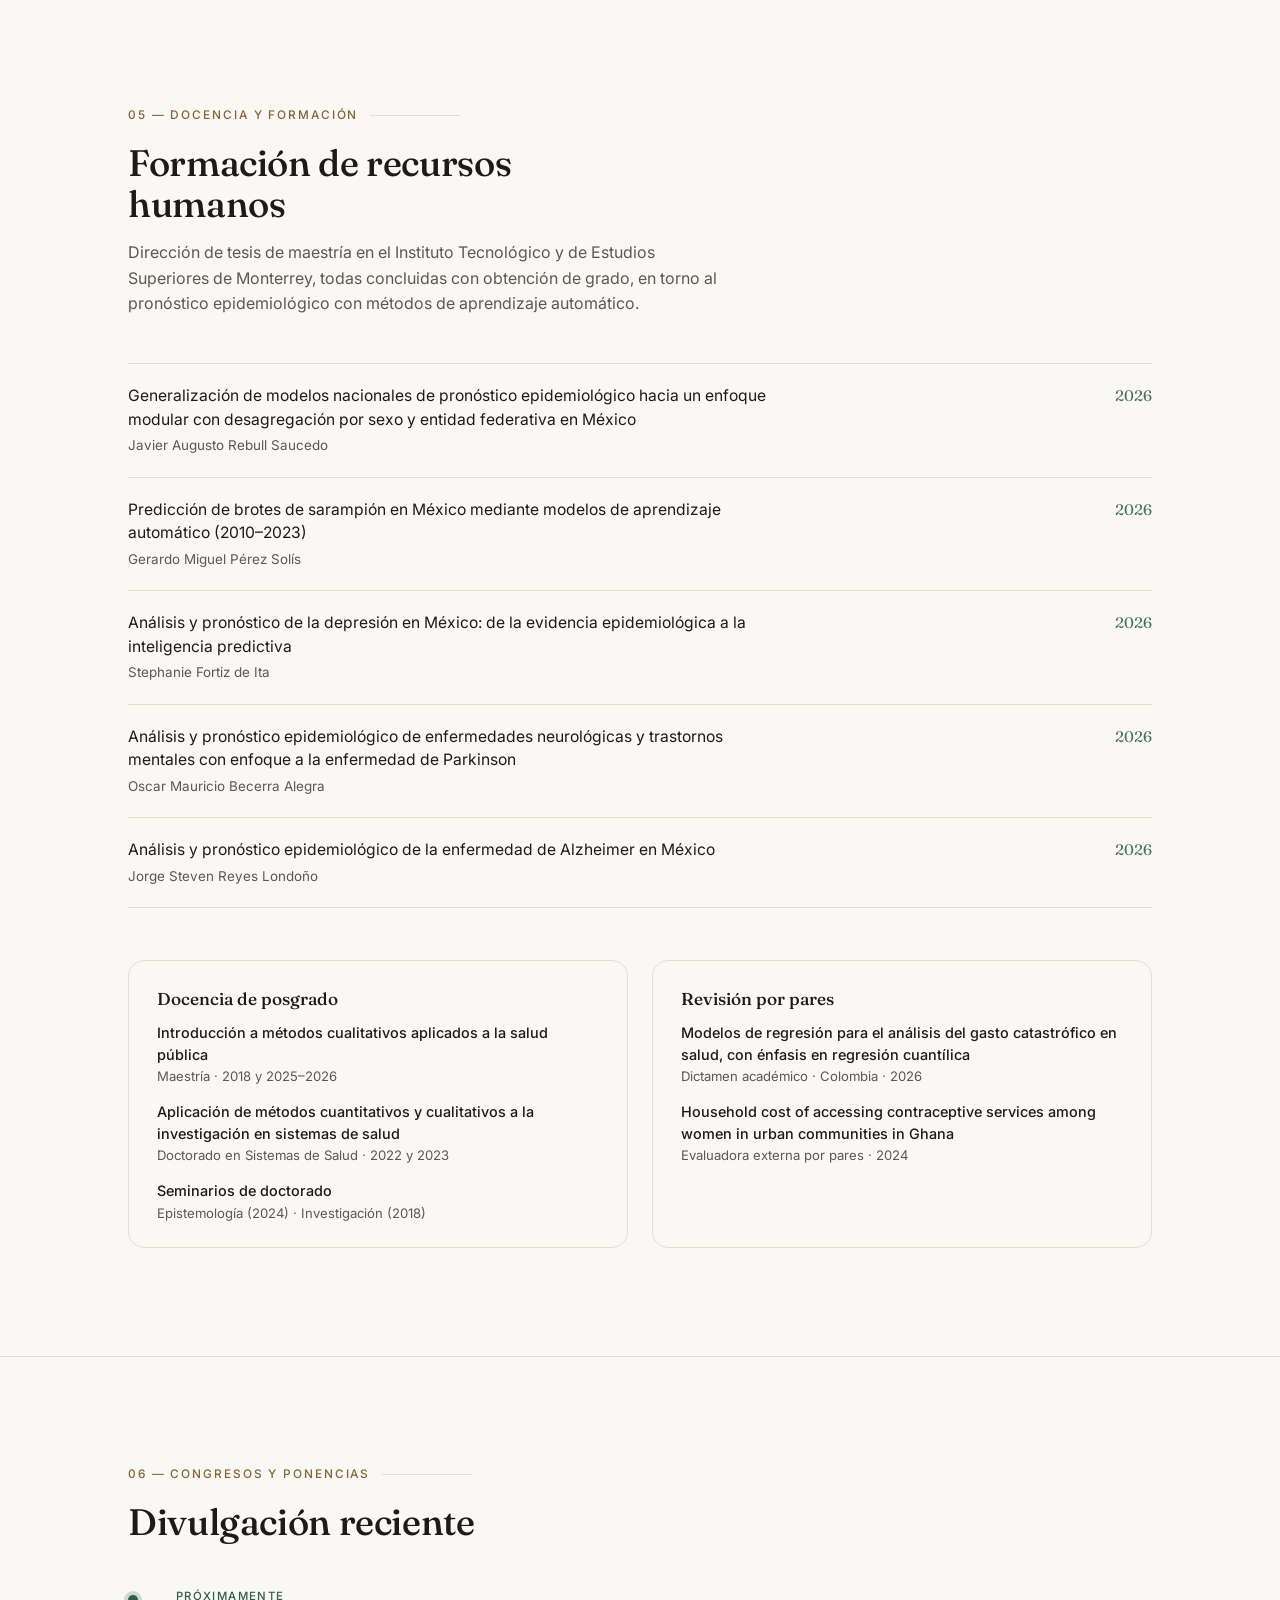
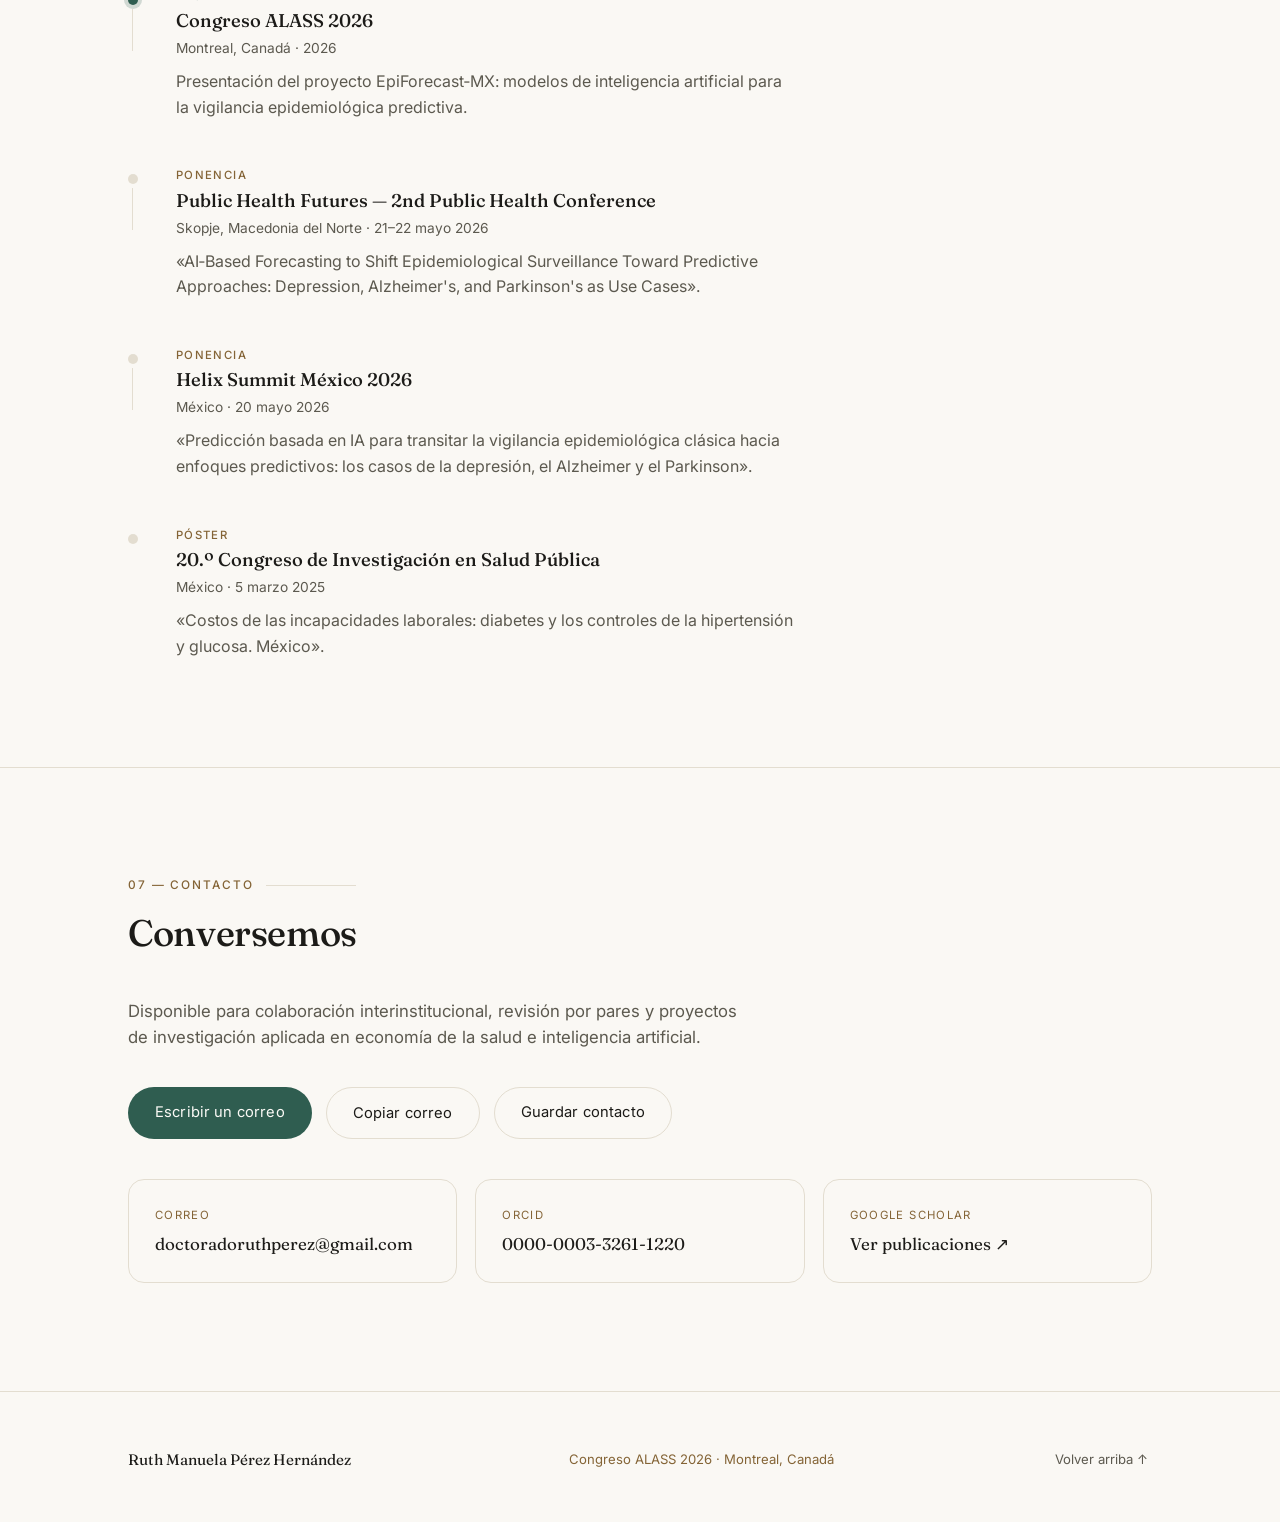
==== commit db0959c8: "Usa URLs absolutas en og:image, canonical y hreflang El sitio ya está publicado en https://ruthperez" ====
--- a/index.html
+++ b/index.html
@@ -6,17 +6,17 @@
 <title>Ruth Manuela Pérez Hernández — Economía de la Salud &amp; IA aplicada a Salud Pública</title>
 <meta name="description" content="Doctora en Ciencias en Sistemas de Salud. Economía de la salud, evaluación de políticas públicas e inteligencia artificial aplicada a la vigilancia epidemiológica. Instituto Mexicano del Seguro Social.">
 <meta name="theme-color" content="#faf8f4">
-<link rel="canonical" href="/">
-<link rel="alternate" hreflang="es" href="/">
-<link rel="alternate" hreflang="en" href="/en/">
-<link rel="alternate" hreflang="fr" href="/fr/">
-<link rel="alternate" hreflang="x-default" href="/">
+<link rel="canonical" href="https://ruthperez.netlify.app/">
+<link rel="alternate" hreflang="es" href="https://ruthperez.netlify.app/">
+<link rel="alternate" hreflang="en" href="https://ruthperez.netlify.app/en/">
+<link rel="alternate" hreflang="fr" href="https://ruthperez.netlify.app/fr/">
+<link rel="alternate" hreflang="x-default" href="https://ruthperez.netlify.app/">
 
 <meta property="og:type" content="profile">
 <meta property="og:locale" content="es_MX">
 <meta property="og:title" content="Ruth Manuela Pérez Hernández — Dra. en Ciencias en Sistemas de Salud">
 <meta property="og:description" content="Economía de la salud, evaluación de políticas públicas e inteligencia artificial aplicada a la vigilancia epidemiológica.">
-<meta property="og:image" content="assets/ruth-profile.png">
+<meta property="og:image" content="https://ruthperez.netlify.app/assets/ruth-profile.png">
 <meta name="twitter:card" content="summary">
 
 <link rel="icon" href="data:image/svg+xml,%3Csvg xmlns='http://www.w3.org/2000/svg' viewBox='0 0 64 64'%3E%3Crect width='64' height='64' rx='14' fill='%232f5d50'/%3E%3Ctext x='32' y='42' font-family='Georgia,serif' font-size='28' fill='%23faf8f4' text-anchor='middle'%3ER%3C/text%3E%3C/svg%3E">
--- a/styles.css
+++ b/styles.css
@@ -253,16 +253,19 @@
   max-width: 372px;
   aspect-ratio: 1 / 1;
 }
+/* Decorative halo rings. The photo column's right edge can sit flush against
+   the .wrap gutter (28px), so any inset larger than that spills past the
+   viewport and creates a horizontal scrollbar — keep both insets <= 26px. */
 .hero-photo::before{
   content: "";
-  position: absolute; inset: -22px;
+  position: absolute; inset: -13px;
   border-radius: 50%;
   border: 1px solid var(--line);
   opacity: 0.75;
 }
 .hero-photo::after{
   content: "";
-  position: absolute; inset: -46px;
+  position: absolute; inset: -26px;
   border-radius: 50%;
   border: 1px solid var(--line-soft);
   opacity: 0.6;
@@ -411,7 +414,9 @@
 
 /* ---------- Proyecto ---------- */
 .proyecto{ background: var(--bg-alt); }
-.proyecto-grid{ max-width: 780px; }
+/* Cap the inner column, not the .wrap itself — shrinking .wrap would re-centre
+   it and push this section's left edge out of line with every other section. */
+.proyecto-grid > div{ max-width: 780px; }
 .proyecto-sub{
   font-family: var(--serif);
   font-style: italic;
@@ -482,8 +487,10 @@
   color: var(--accent);
   border-bottom: 1px solid var(--accent-soft);
   white-space: nowrap;
-  padding: 12px 8px 10px;
-  margin: -12px -8px;
+  /* Grows the hit area to >=44px without pushing past the container's right
+     edge — a negative right margin here overflows the page. */
+  padding: 12px 0 10px 10px;
+  margin: -12px 0 -10px -10px;
   transition: color 0.2s ease, border-color 0.2s ease;
 }
 .pub-link:hover{ color: var(--gold); border-color: var(--gold); }
@@ -493,8 +500,8 @@
   font-size: 0.92rem;
   color: var(--text);
   border-bottom: 1px solid var(--line);
-  padding: 13px 6px 12px;
-  margin: -13px -6px 0;
+  padding: 13px 6px 12px 0;
+  margin: -13px 0 0;
   transition: color 0.2s ease, border-color 0.2s ease;
 }
 .scholar-link:hover{ color: var(--accent); border-color: var(--accent); }
@@ -643,32 +650,13 @@
 }
 .to-top:hover{ color: var(--accent); }
 
-/* ---------- Responsive ---------- */
-@media (max-width: 980px){
-  .site-nav{ gap: 22px; }
-  .site-nav a{ font-size: 0.86rem; }
-}
-
-@media (max-width: 880px){
-  .hero{
-    grid-template-columns: 1fr;
-    padding-top: 116px; padding-bottom: 72px;
-    gap: 38px; min-height: 0;
-  }
-  .hero-photo{ max-width: 208px; order: -1; justify-self: start; }
-  .hero-photo::before{ inset: -14px; }
-  .hero-photo::after{ inset: -28px; }
-  .scroll-cue{ display: none; }
-
-  .perfil-grid{ grid-template-columns: 1fr; gap: 44px; }
-  .stats-band{ grid-template-columns: 1fr; margin-top: 44px; }
-  .stat{ border-left: none; border-top: 1px solid var(--line); padding: 26px 0; }
-  .stat:first-child{ border-top: none; padding-top: 4px; }
-  .stat-label{ max-width: 40ch; }
-
-  .docencia-grid{ grid-template-columns: 1fr; margin-top: 40px; }
-  .contact-grid{ grid-template-columns: 1fr; }
-
+/* ---------- Responsive ----------
+   Two independent breakpoints, deliberately not merged:
+   - 1060px: the nav collapses to the hamburger. Seven items + CTA + the
+     language switcher stop fitting on one row below ~1060px; measured, not
+     guessed. Raise this if another nav item is ever added.
+   - 880px: the page layout goes single-column. */
+@media (max-width: 1060px){
   .site-nav{
     position: absolute; top: 76px; left: 0; right: 0;
     background: var(--bg);
@@ -693,6 +681,27 @@
   }
 }
 
+@media (max-width: 880px){
+  .hero{
+    grid-template-columns: 1fr;
+    padding-top: 116px; padding-bottom: 72px;
+    gap: 38px; min-height: 0;
+  }
+  .hero-photo{ max-width: 208px; order: -1; justify-self: start; }
+  .hero-photo::before{ inset: -14px; }
+  .hero-photo::after{ inset: -28px; }
+  .scroll-cue{ display: none; }
+
+  .perfil-grid{ grid-template-columns: 1fr; gap: 44px; }
+  .stats-band{ grid-template-columns: 1fr; margin-top: 44px; }
+  .stat{ border-left: none; border-top: 1px solid var(--line); padding: 26px 0; }
+  .stat:first-child{ border-top: none; padding-top: 4px; }
+  .stat-label{ max-width: 40ch; }
+
+  .docencia-grid{ grid-template-columns: 1fr; margin-top: 40px; }
+  .contact-grid{ grid-template-columns: 1fr; }
+}
+
 @media (max-width: 560px){
   .wrap{ padding-inline: 22px; }
   .section{ padding: 74px 0; }
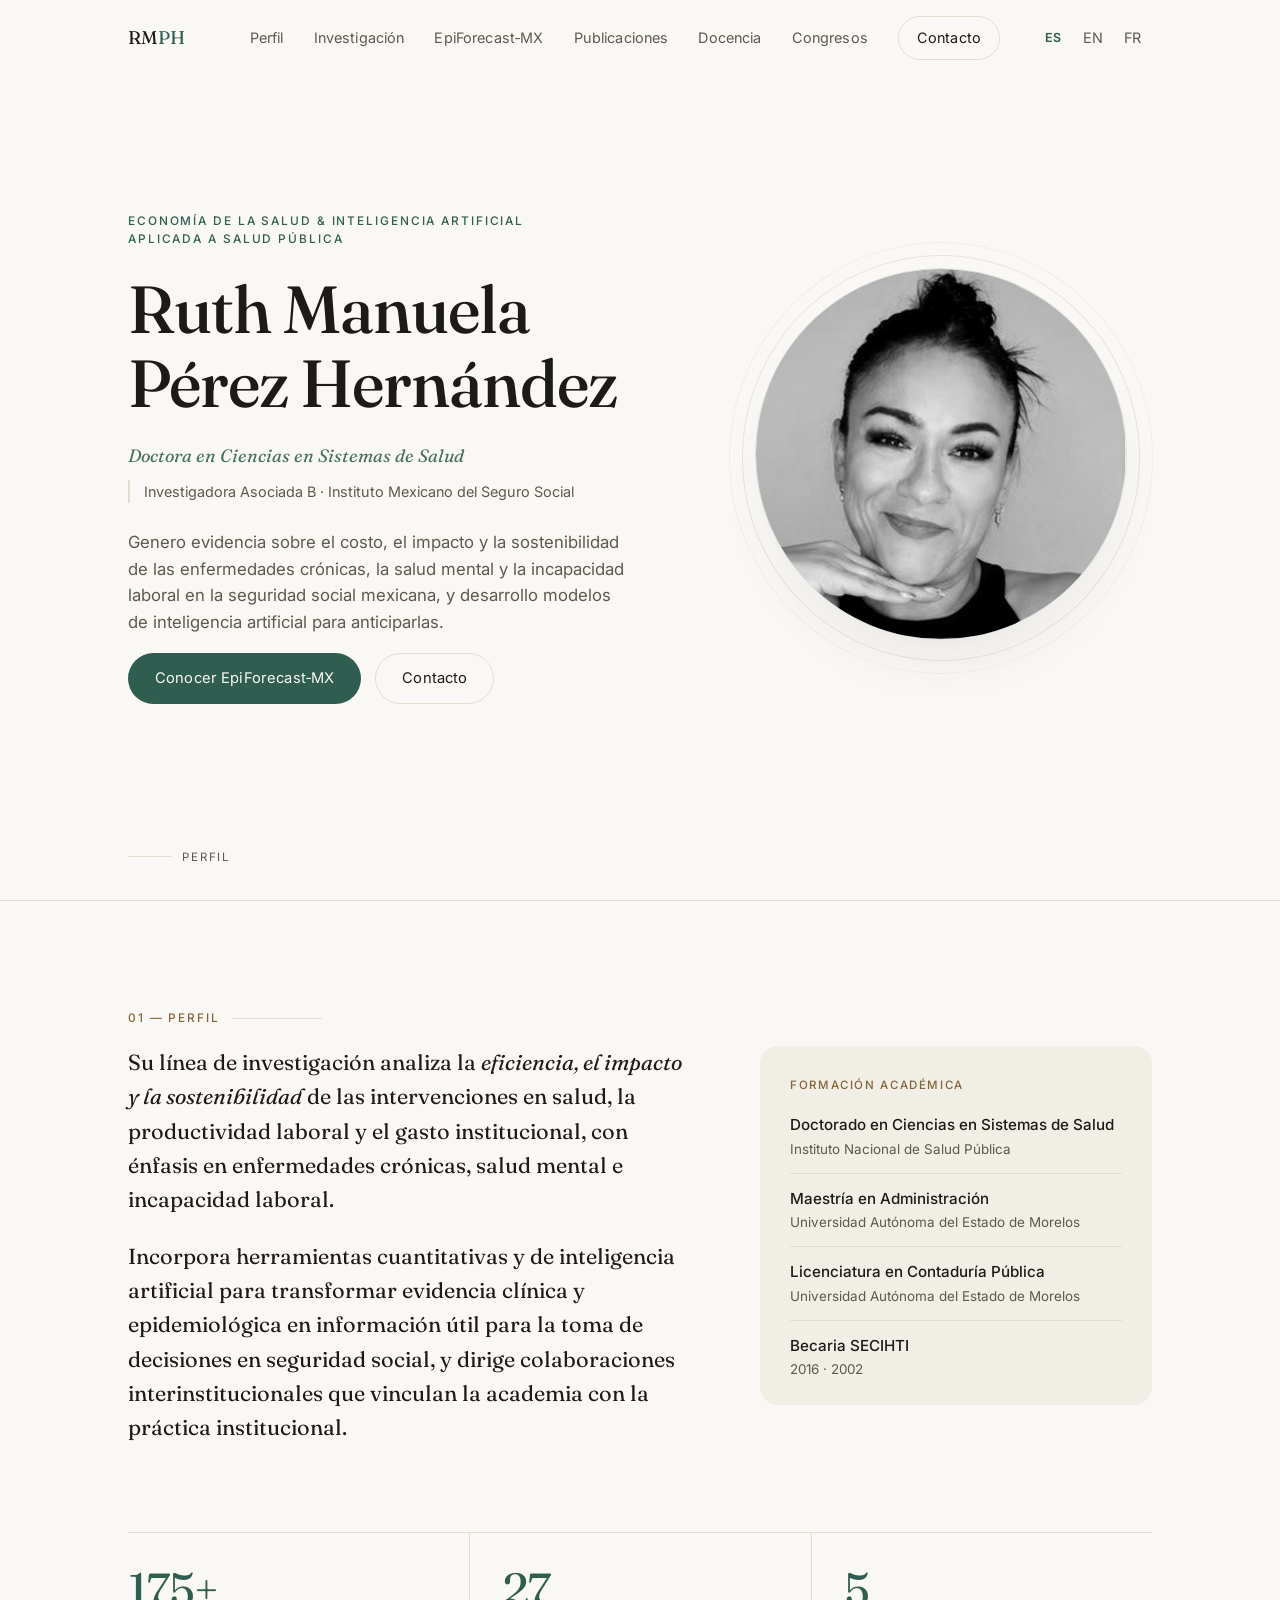
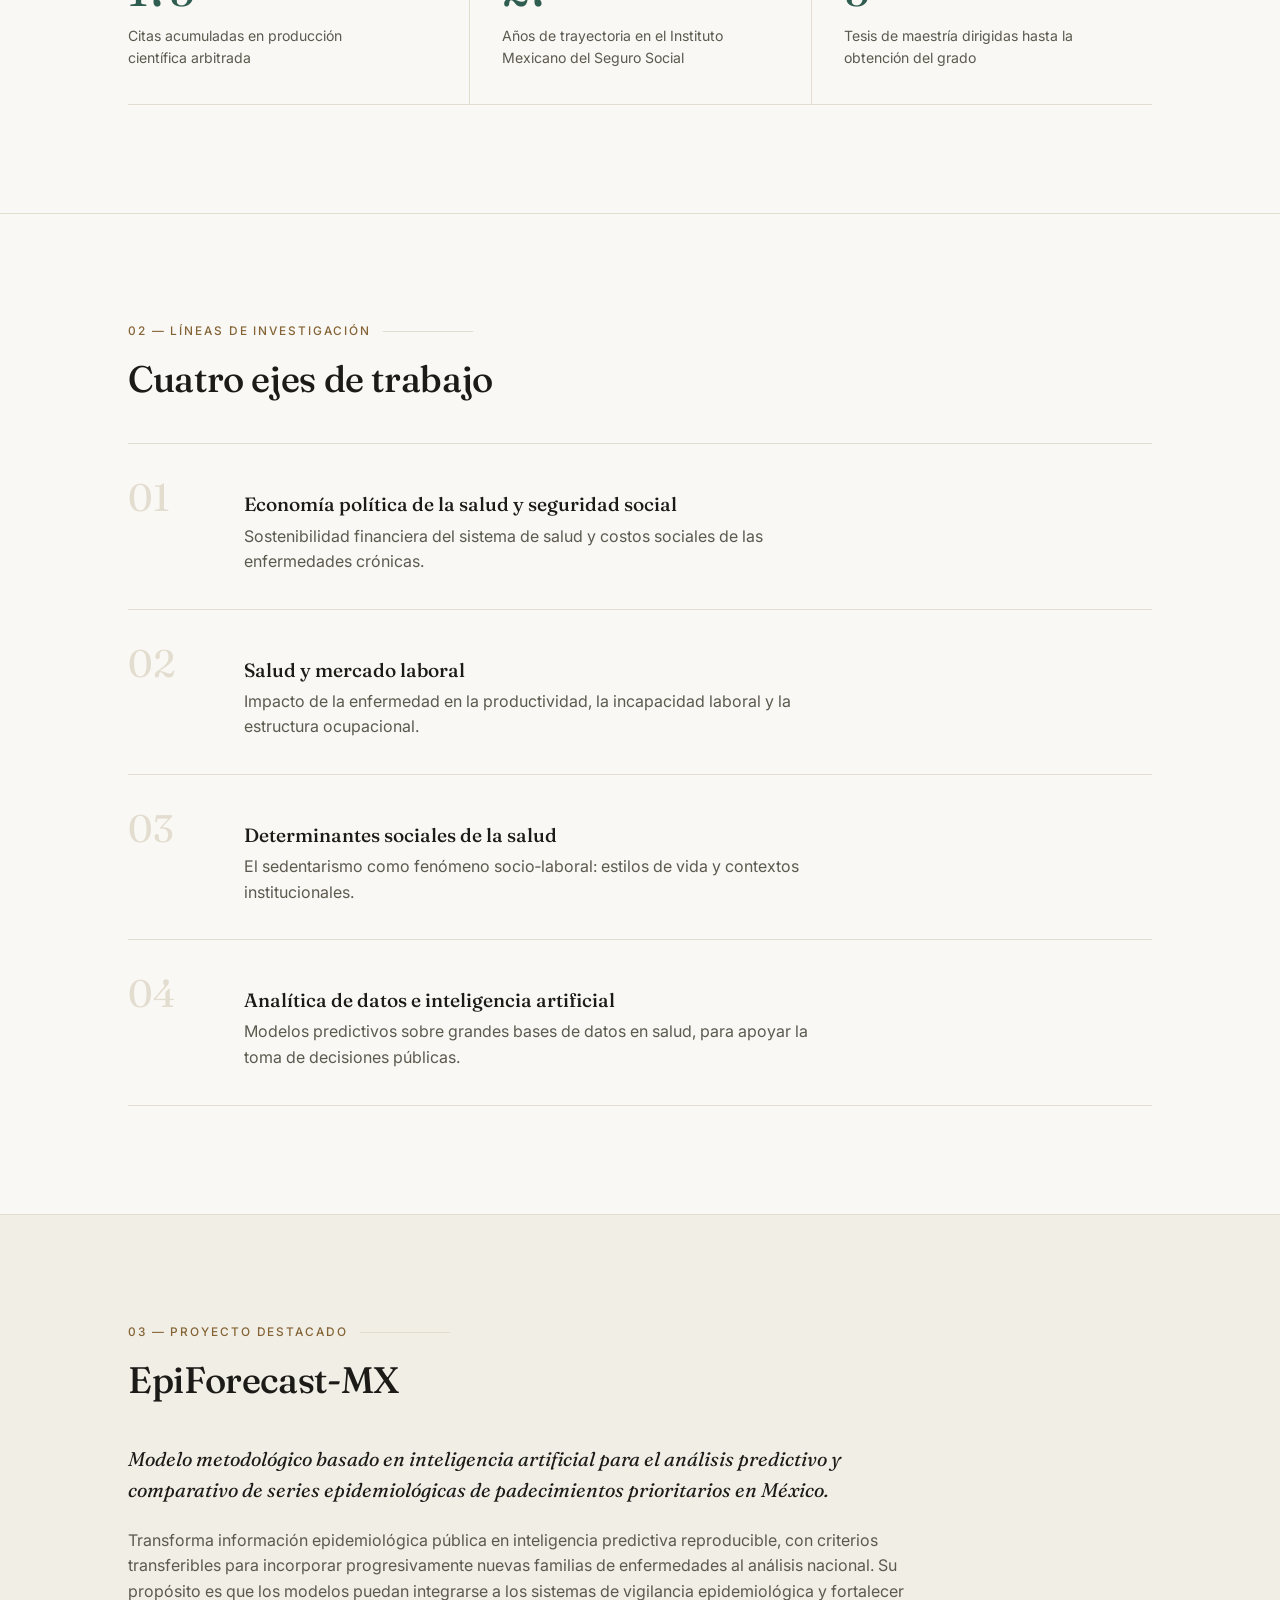
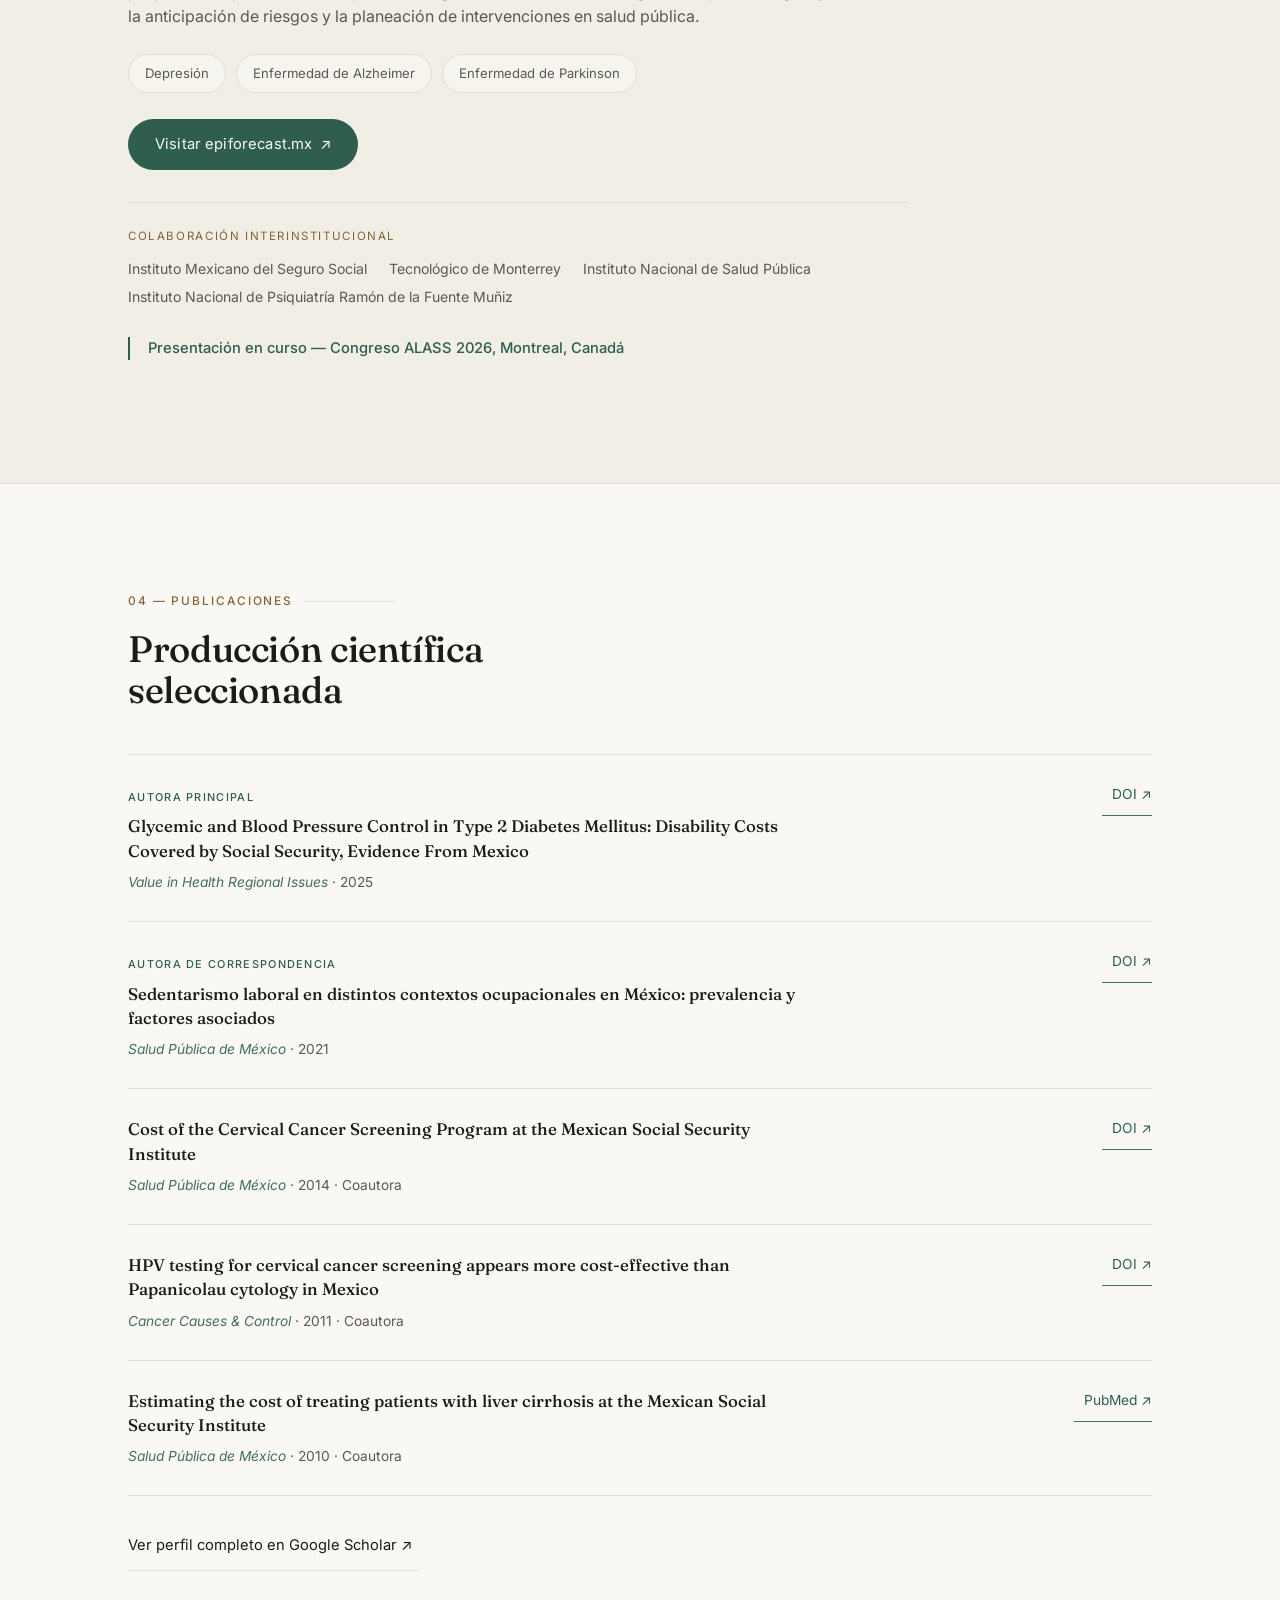
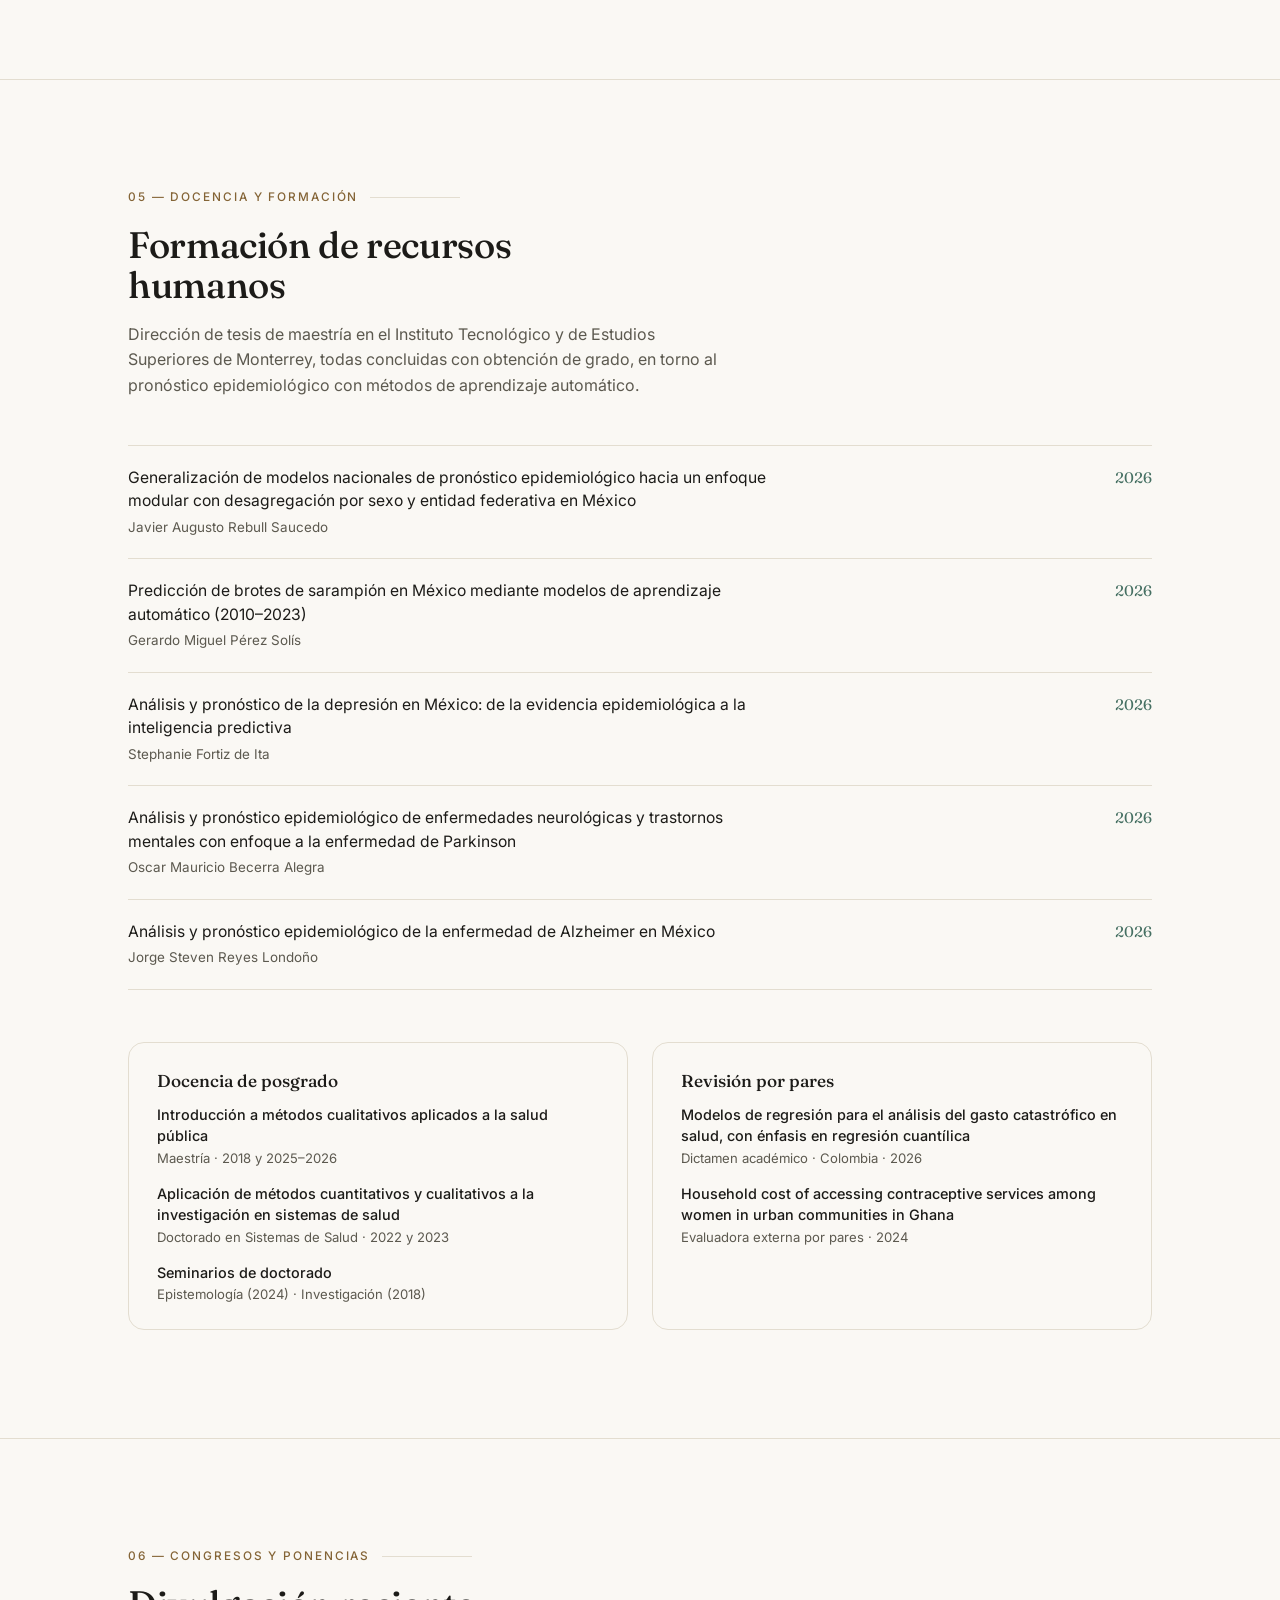
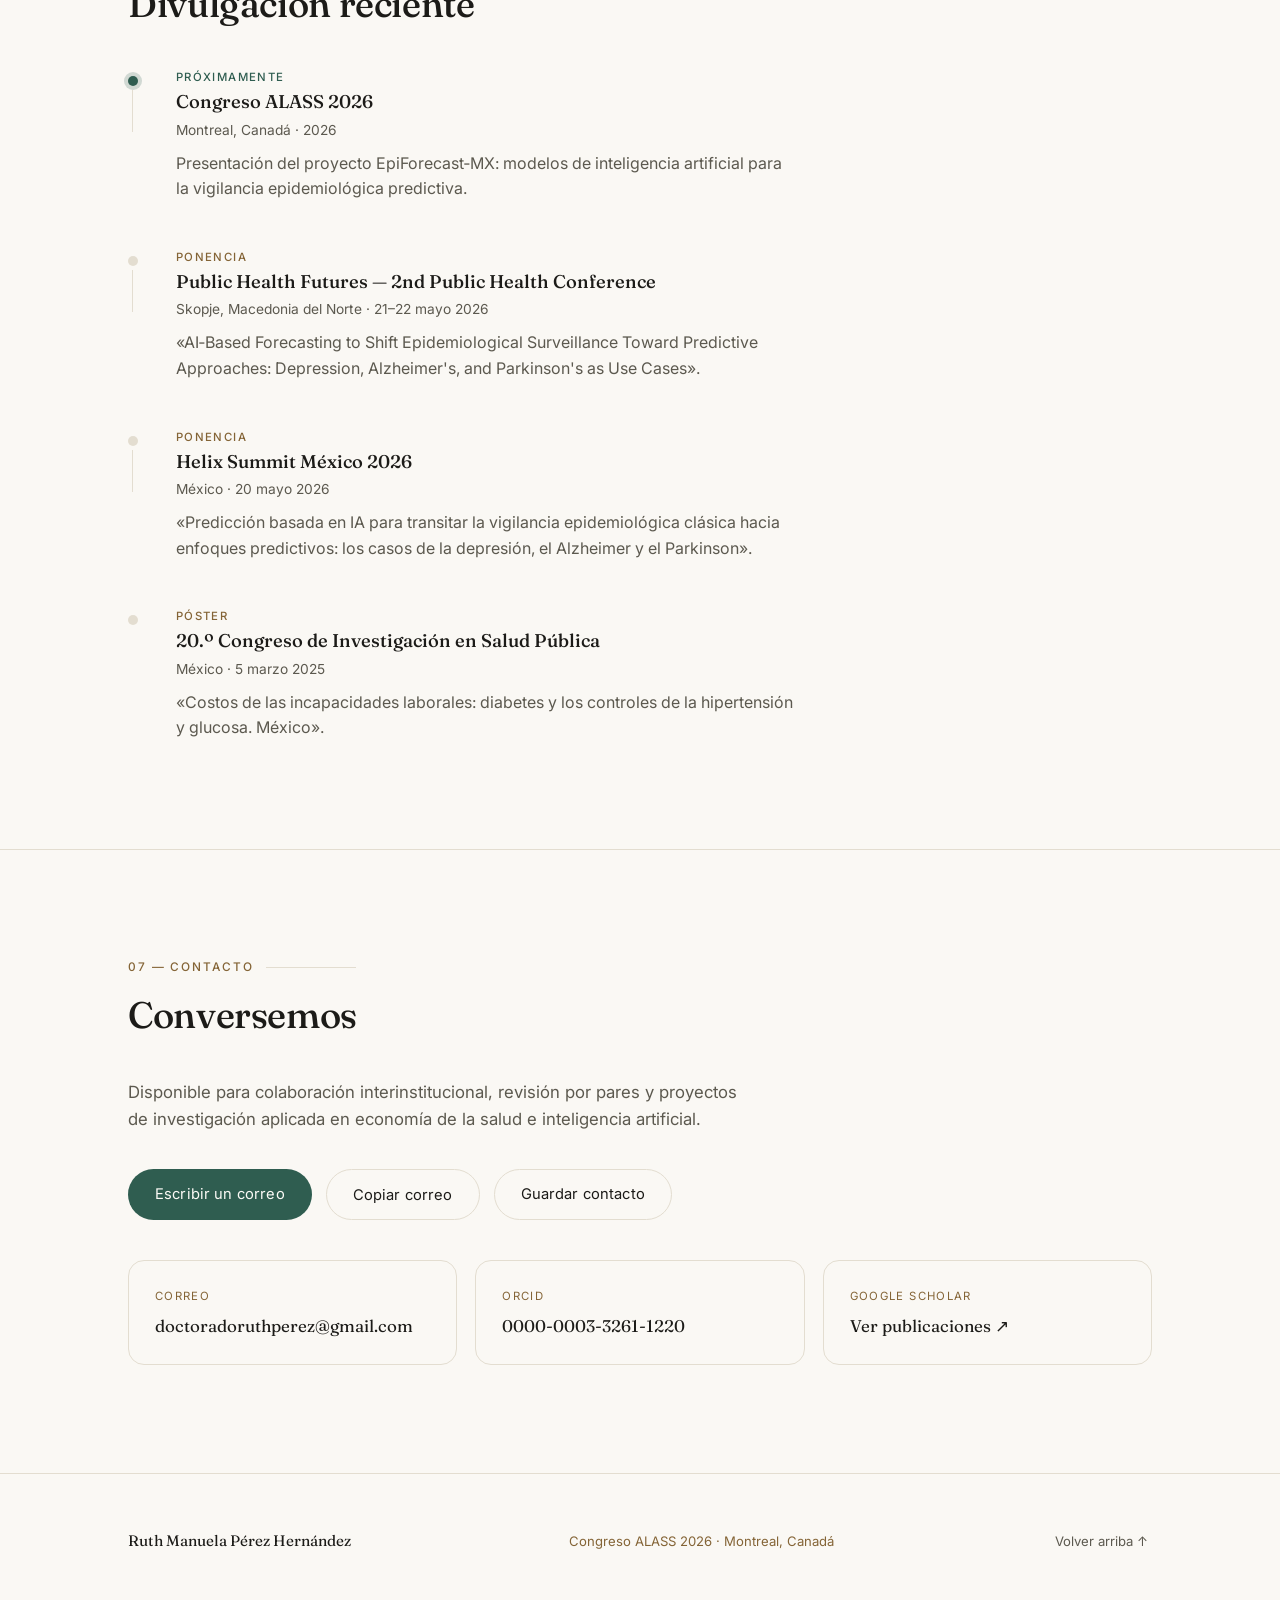
==== commit 60dd8a59: "Enlaza la sección EpiForecast-MX al sitio del proyecto Agrega un botón a https://epiforecast.mx/ en " ====
--- a/index.html
+++ b/index.html
@@ -207,6 +207,11 @@
           <li>Enfermedad de Alzheimer</li>
           <li>Enfermedad de Parkinson</li>
         </ul>
+        <p class="proyecto-cta">
+          <a class="btn btn-primary" href="https://epiforecast.mx/" target="_blank" rel="noopener">
+            Visitar epiforecast.mx <span aria-hidden="true">↗</span>
+          </a>
+        </p>
         <div class="partners">
           <p class="partners-label">Colaboración interinstitucional</p>
           <ul>
--- a/styles.css
+++ b/styles.css
@@ -437,8 +437,9 @@
   color: var(--text-soft);
   background: color-mix(in srgb, var(--bg) 60%, transparent);
 }
+.proyecto-cta{ margin: 26px 0 0; }
 .partners{
-  margin-top: 28px; padding-top: 24px;
+  margin-top: 32px; padding-top: 24px;
   border-top: 1px solid var(--line);
 }
 .partners-label{
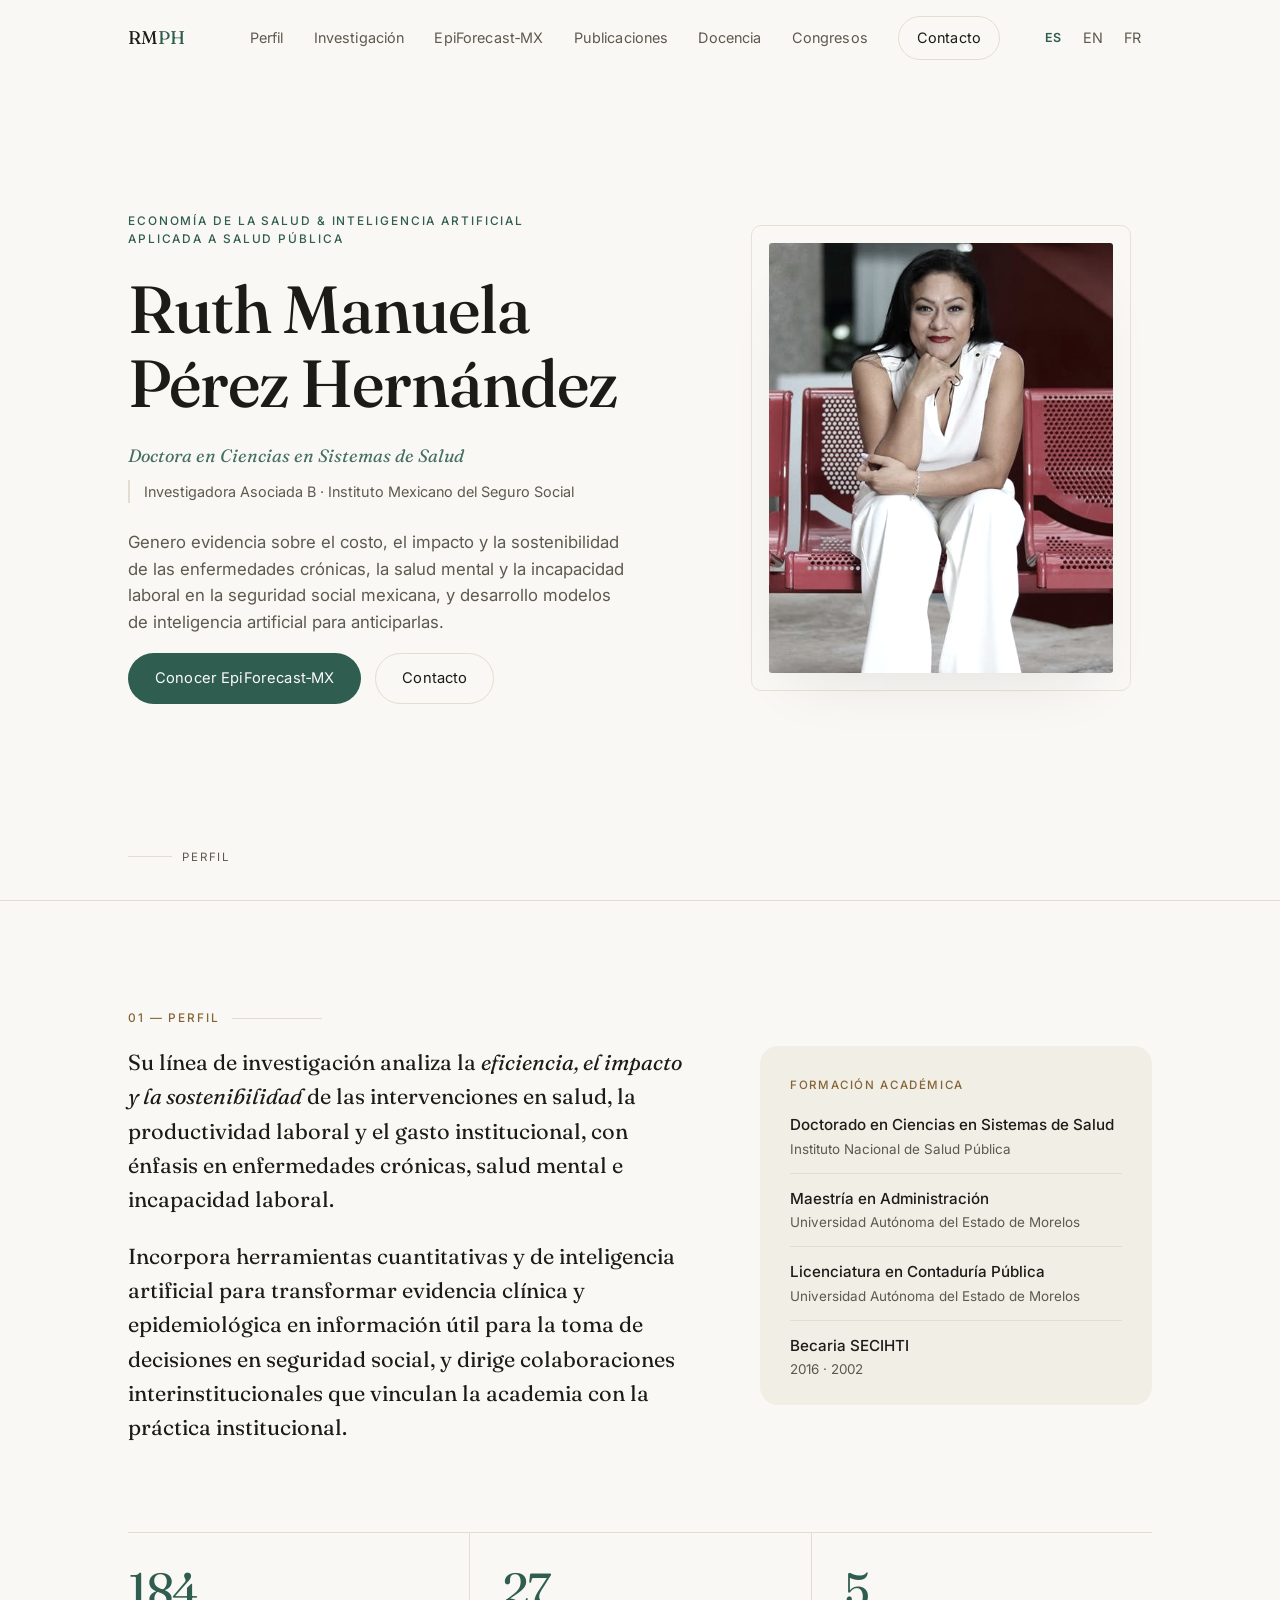
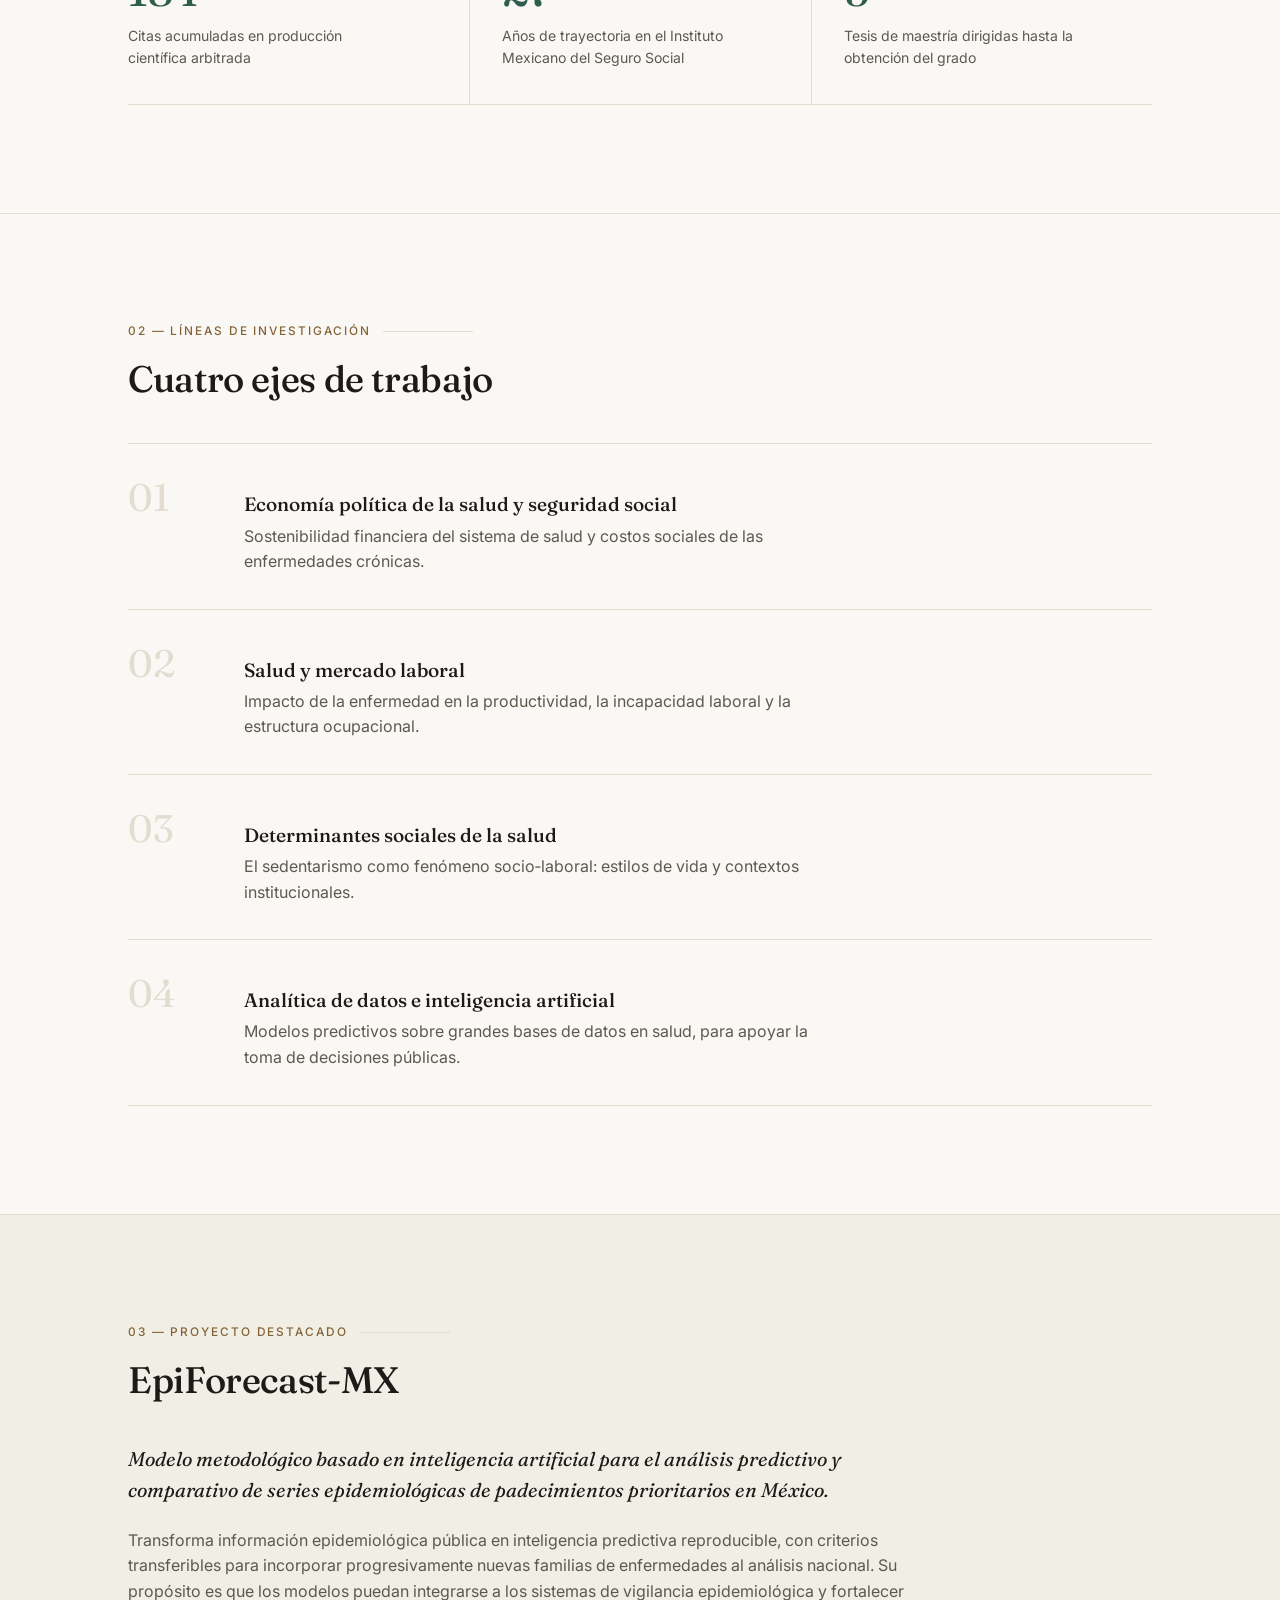
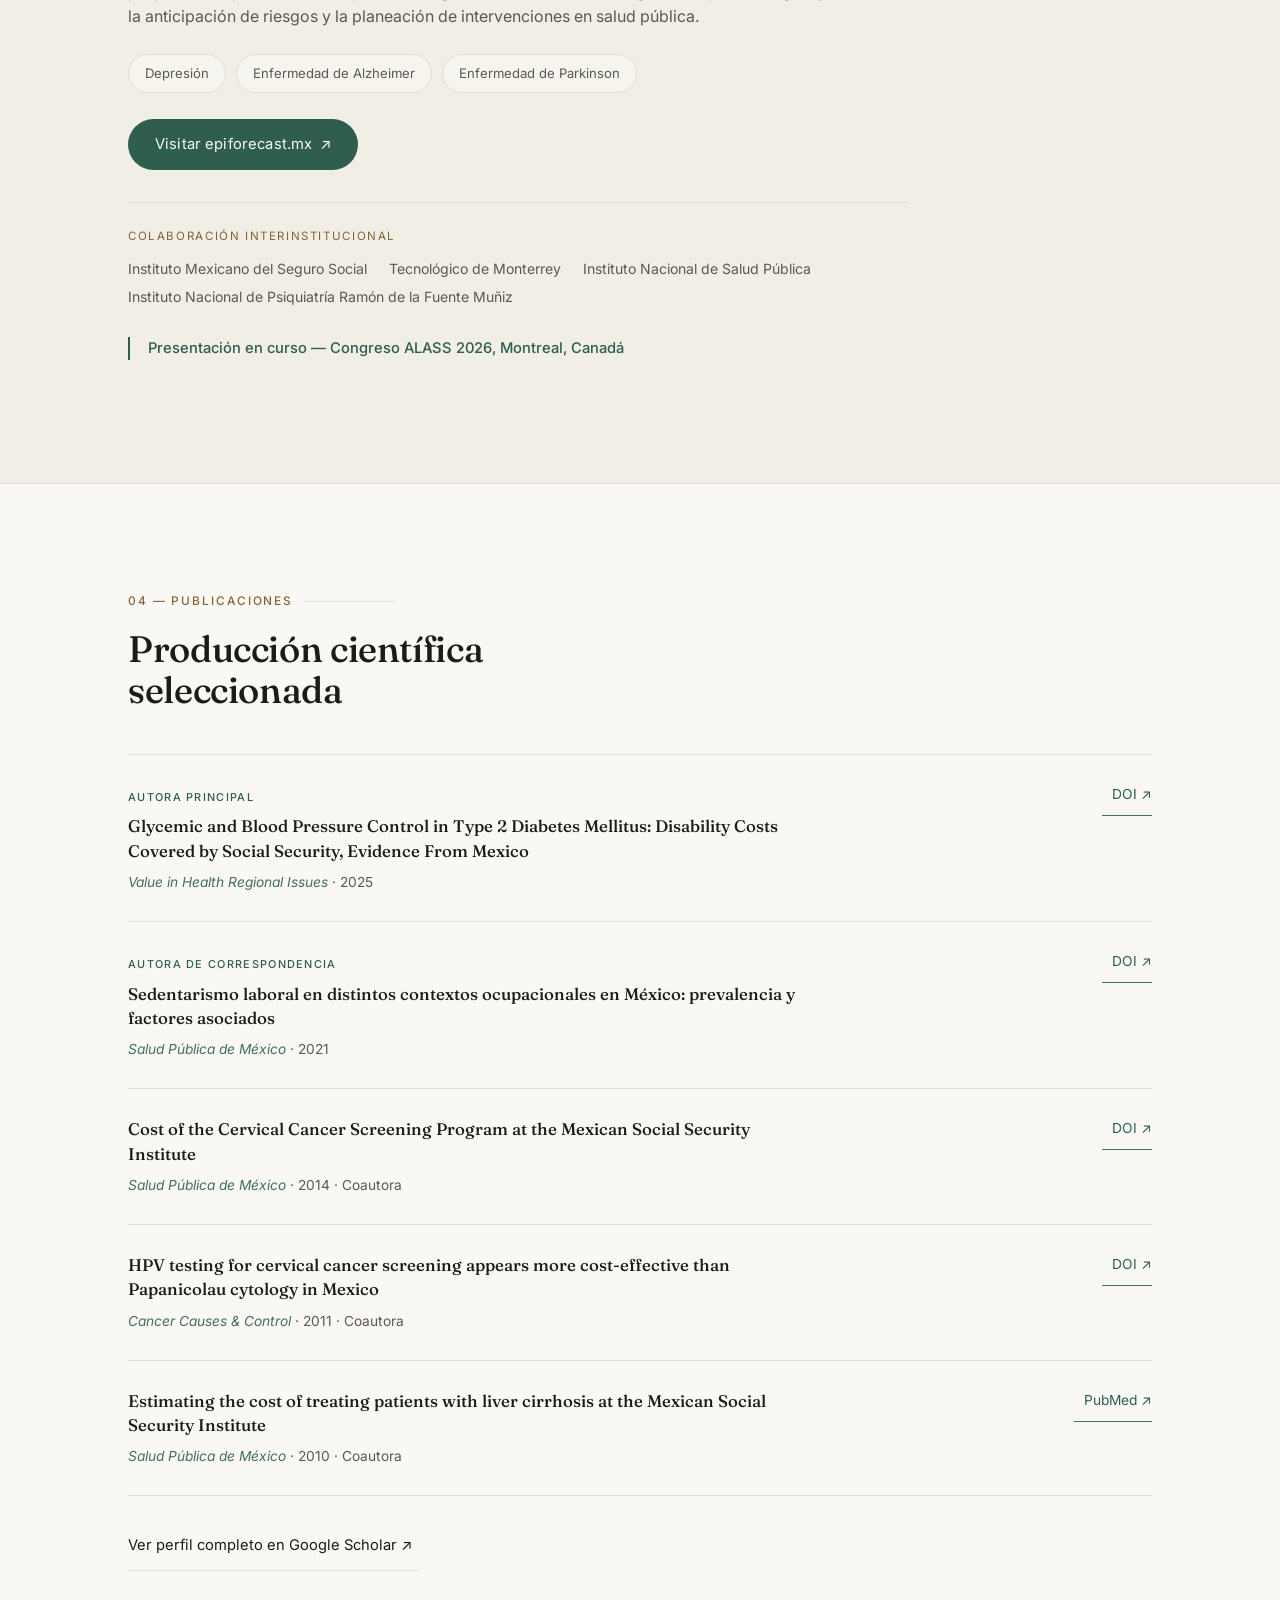
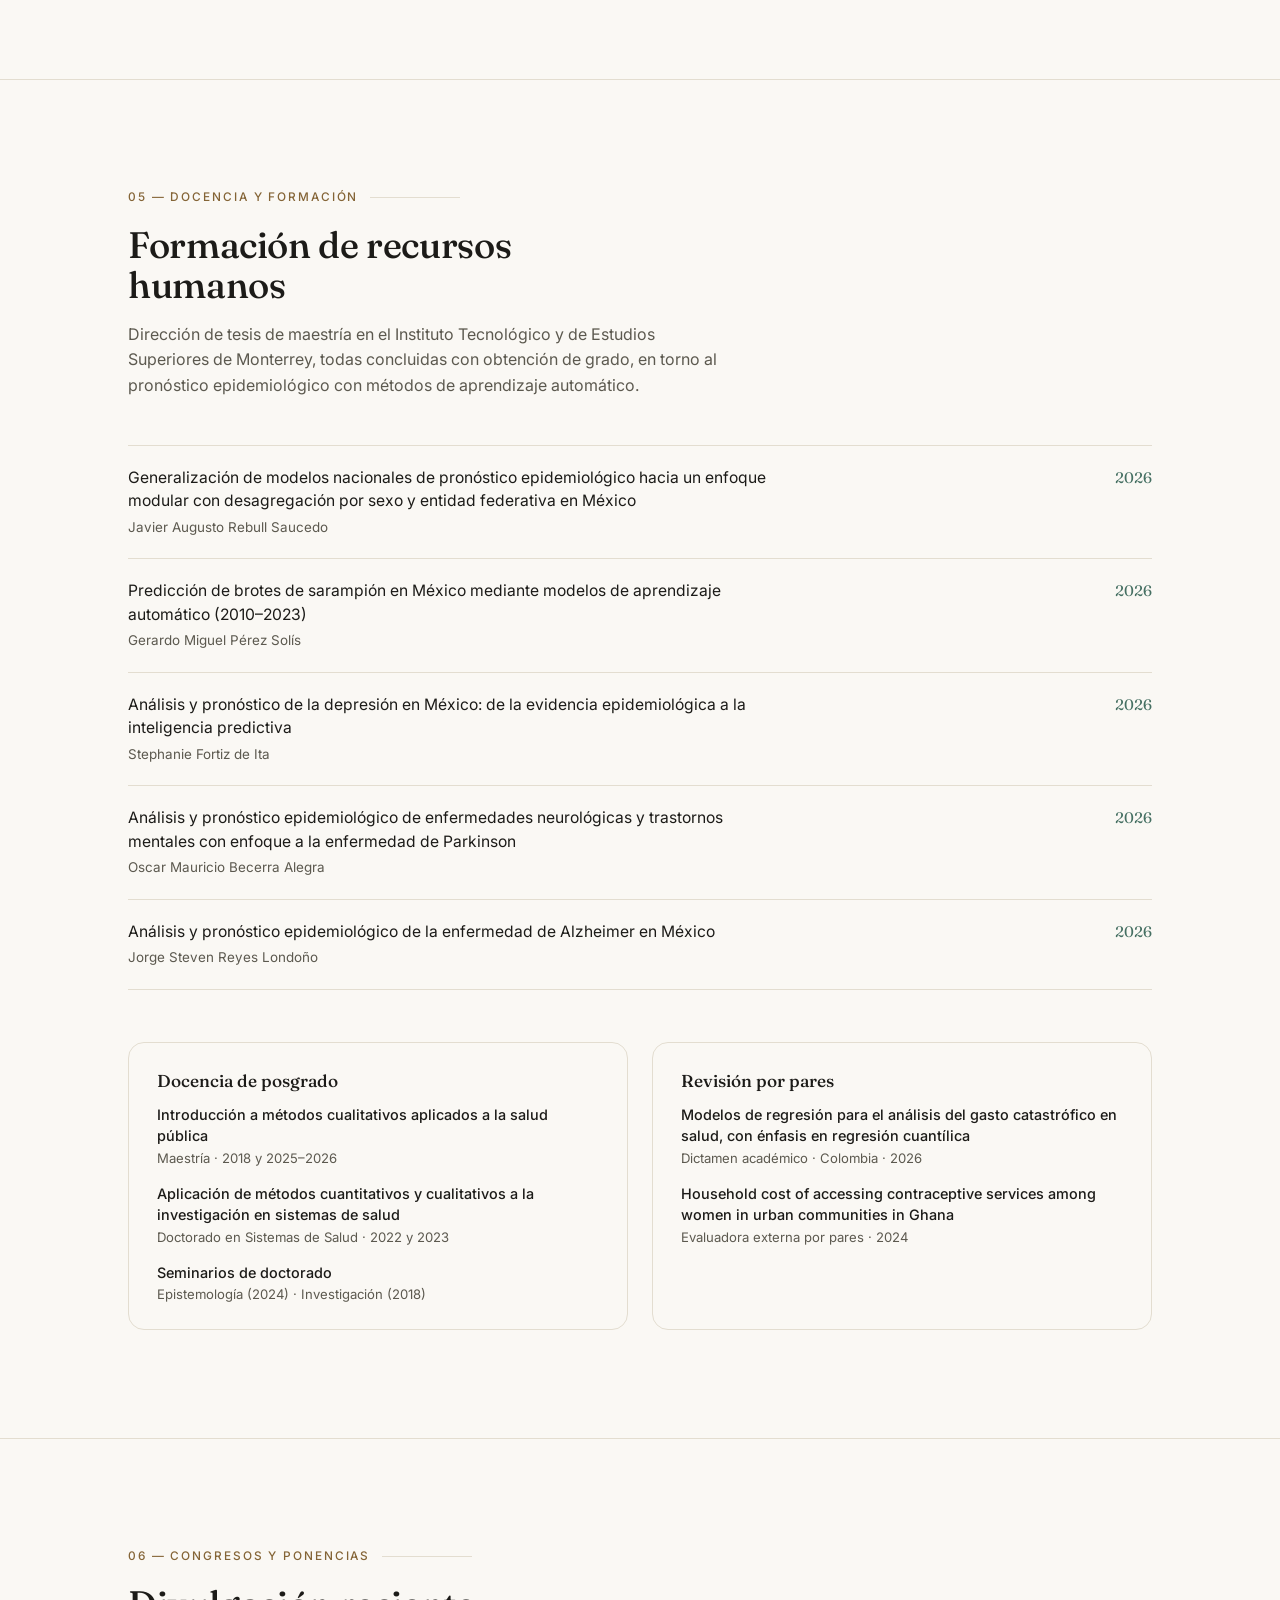
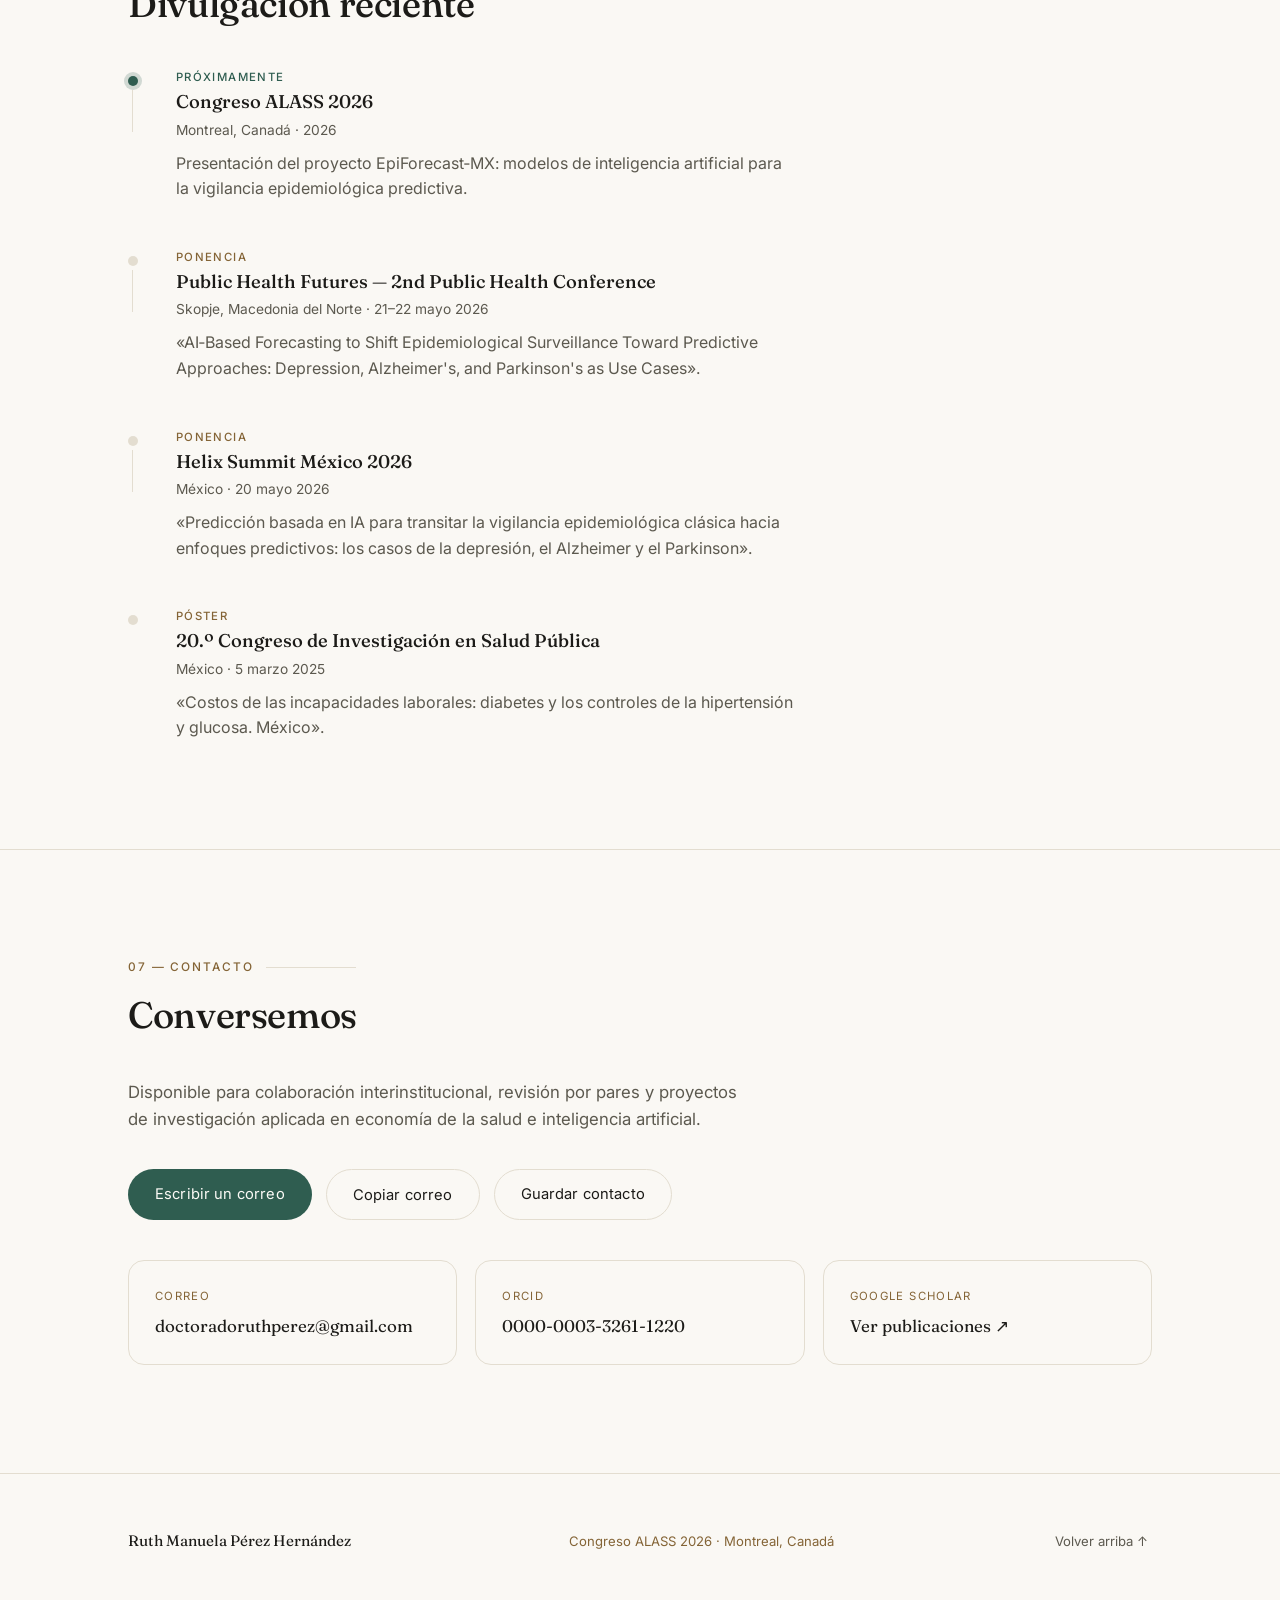
==== commit 9d4ffad5: "Nueva foto de perfil, dominio propio y citas actualizadas Foto: sustituye el headshot por el retrato" ====
--- a/index.html
+++ b/index.html
@@ -6,17 +6,17 @@
 <title>Ruth Manuela Pérez Hernández — Economía de la Salud &amp; IA aplicada a Salud Pública</title>
 <meta name="description" content="Doctora en Ciencias en Sistemas de Salud. Economía de la salud, evaluación de políticas públicas e inteligencia artificial aplicada a la vigilancia epidemiológica. Instituto Mexicano del Seguro Social.">
 <meta name="theme-color" content="#faf8f4">
-<link rel="canonical" href="https://ruthperez.netlify.app/">
-<link rel="alternate" hreflang="es" href="https://ruthperez.netlify.app/">
-<link rel="alternate" hreflang="en" href="https://ruthperez.netlify.app/en/">
-<link rel="alternate" hreflang="fr" href="https://ruthperez.netlify.app/fr/">
-<link rel="alternate" hreflang="x-default" href="https://ruthperez.netlify.app/">
+<link rel="canonical" href="https://www.ruthperez.org/">
+<link rel="alternate" hreflang="es" href="https://www.ruthperez.org/">
+<link rel="alternate" hreflang="en" href="https://www.ruthperez.org/en/">
+<link rel="alternate" hreflang="fr" href="https://www.ruthperez.org/fr/">
+<link rel="alternate" hreflang="x-default" href="https://www.ruthperez.org/">
 
 <meta property="og:type" content="profile">
 <meta property="og:locale" content="es_MX">
 <meta property="og:title" content="Ruth Manuela Pérez Hernández — Dra. en Ciencias en Sistemas de Salud">
 <meta property="og:description" content="Economía de la salud, evaluación de políticas públicas e inteligencia artificial aplicada a la vigilancia epidemiológica.">
-<meta property="og:image" content="https://ruthperez.netlify.app/assets/ruth-profile.png">
+<meta property="og:image" content="https://www.ruthperez.org/assets/ruth-profile.jpg">
 <meta name="twitter:card" content="summary">
 
 <link rel="icon" href="data:image/svg+xml,%3Csvg xmlns='http://www.w3.org/2000/svg' viewBox='0 0 64 64'%3E%3Crect width='64' height='64' rx='14' fill='%232f5d50'/%3E%3Ctext x='32' y='42' font-family='Georgia,serif' font-size='28' fill='%23faf8f4' text-anchor='middle'%3ER%3C/text%3E%3C/svg%3E">
@@ -91,7 +91,7 @@
       </div>
     </div>
     <div class="hero-photo reveal">
-      <img src="assets/ruth-profile.png" alt="Retrato de Ruth Manuela Pérez Hernández" width="630" height="632" fetchpriority="high">
+      <img src="assets/ruth-profile.jpg" alt="Retrato de Ruth Manuela Pérez Hernández" width="480" height="600" fetchpriority="high">
     </div>
     <a class="scroll-cue" href="#perfil"><span class="cue-line"></span>Perfil</a>
   </section>
@@ -136,7 +136,7 @@
 
       <div class="stats-band reveal">
         <div class="stat">
-          <span class="stat-num">175+</span>
+          <span class="stat-num">184</span>
           <span class="stat-label">Citas acumuladas en producción científica arbitrada</span>
         </div>
         <div class="stat">
--- a/styles.css
+++ b/styles.css
@@ -245,38 +245,37 @@
 .btn-ghost{ border-color: var(--line); color: var(--text); background: transparent; }
 .btn-ghost:hover{ border-color: var(--accent); color: var(--accent); transform: translateY(-2px); }
 
-/* Photo with a soft concentric halo */
+/* Editorial portrait: a 4:5 print sitting inside an offset hairline mat.
+   The source is a full-body environmental shot, so a circular crop can't
+   frame it — it's cropped to 4:5 in the asset itself. */
 .hero-photo{
   position: relative;
   justify-self: center;
   width: 100%;
-  max-width: 372px;
-  aspect-ratio: 1 / 1;
-}
-/* Decorative halo rings. The photo column's right edge can sit flush against
-   the .wrap gutter (28px), so any inset larger than that spills past the
-   viewport and creates a horizontal scrollbar — keep both insets <= 26px. */
+  max-width: 344px;
+  aspect-ratio: 4 / 5;
+}
+/* Offset mat line. Keep insets <= 26px: the photo column's right edge can sit
+   flush against the .wrap gutter (28px), and anything wider spills past the
+   viewport and creates a horizontal scrollbar. */
 .hero-photo::before{
   content: "";
-  position: absolute; inset: -13px;
-  border-radius: 50%;
+  position: absolute; inset: -18px;
   border: 1px solid var(--line);
-  opacity: 0.75;
-}
-.hero-photo::after{
-  content: "";
-  position: absolute; inset: -26px;
-  border-radius: 50%;
-  border: 1px solid var(--line-soft);
-  opacity: 0.6;
+  border-radius: 10px;
+  opacity: 0.85;
 }
 .hero-photo img{
   position: relative;
-  width: 100%; height: 100%; object-fit: cover;
-  border-radius: 50%;
-  border: 1px solid var(--line);
-  box-shadow: 0 34px 64px -28px var(--shadow);
-  filter: grayscale(1) contrast(1.03);
+  display: block;
+  width: 100%; height: 100%;
+  object-fit: cover; object-position: 50% 50%;
+  border-radius: 3px;
+  box-shadow: 0 30px 58px -26px var(--shadow);
+  /* Partly desaturated: full colour makes the red benches fight the teal
+     accent, full grayscale turns them into a heavy dark mass on the cream
+     page. This keeps the warmth and mutes the red to a brick tone. */
+  filter: grayscale(0.4) saturate(0.9) contrast(1.02) brightness(1.03);
 }
 
 .scroll-cue{
@@ -688,9 +687,8 @@
     padding-top: 116px; padding-bottom: 72px;
     gap: 38px; min-height: 0;
   }
-  .hero-photo{ max-width: 208px; order: -1; justify-self: start; }
-  .hero-photo::before{ inset: -14px; }
-  .hero-photo::after{ inset: -28px; }
+  .hero-photo{ max-width: 216px; order: -1; justify-self: start; }
+  .hero-photo::before{ inset: -12px; border-radius: 8px; }
   .scroll-cue{ display: none; }
 
   .perfil-grid{ grid-template-columns: 1fr; gap: 44px; }
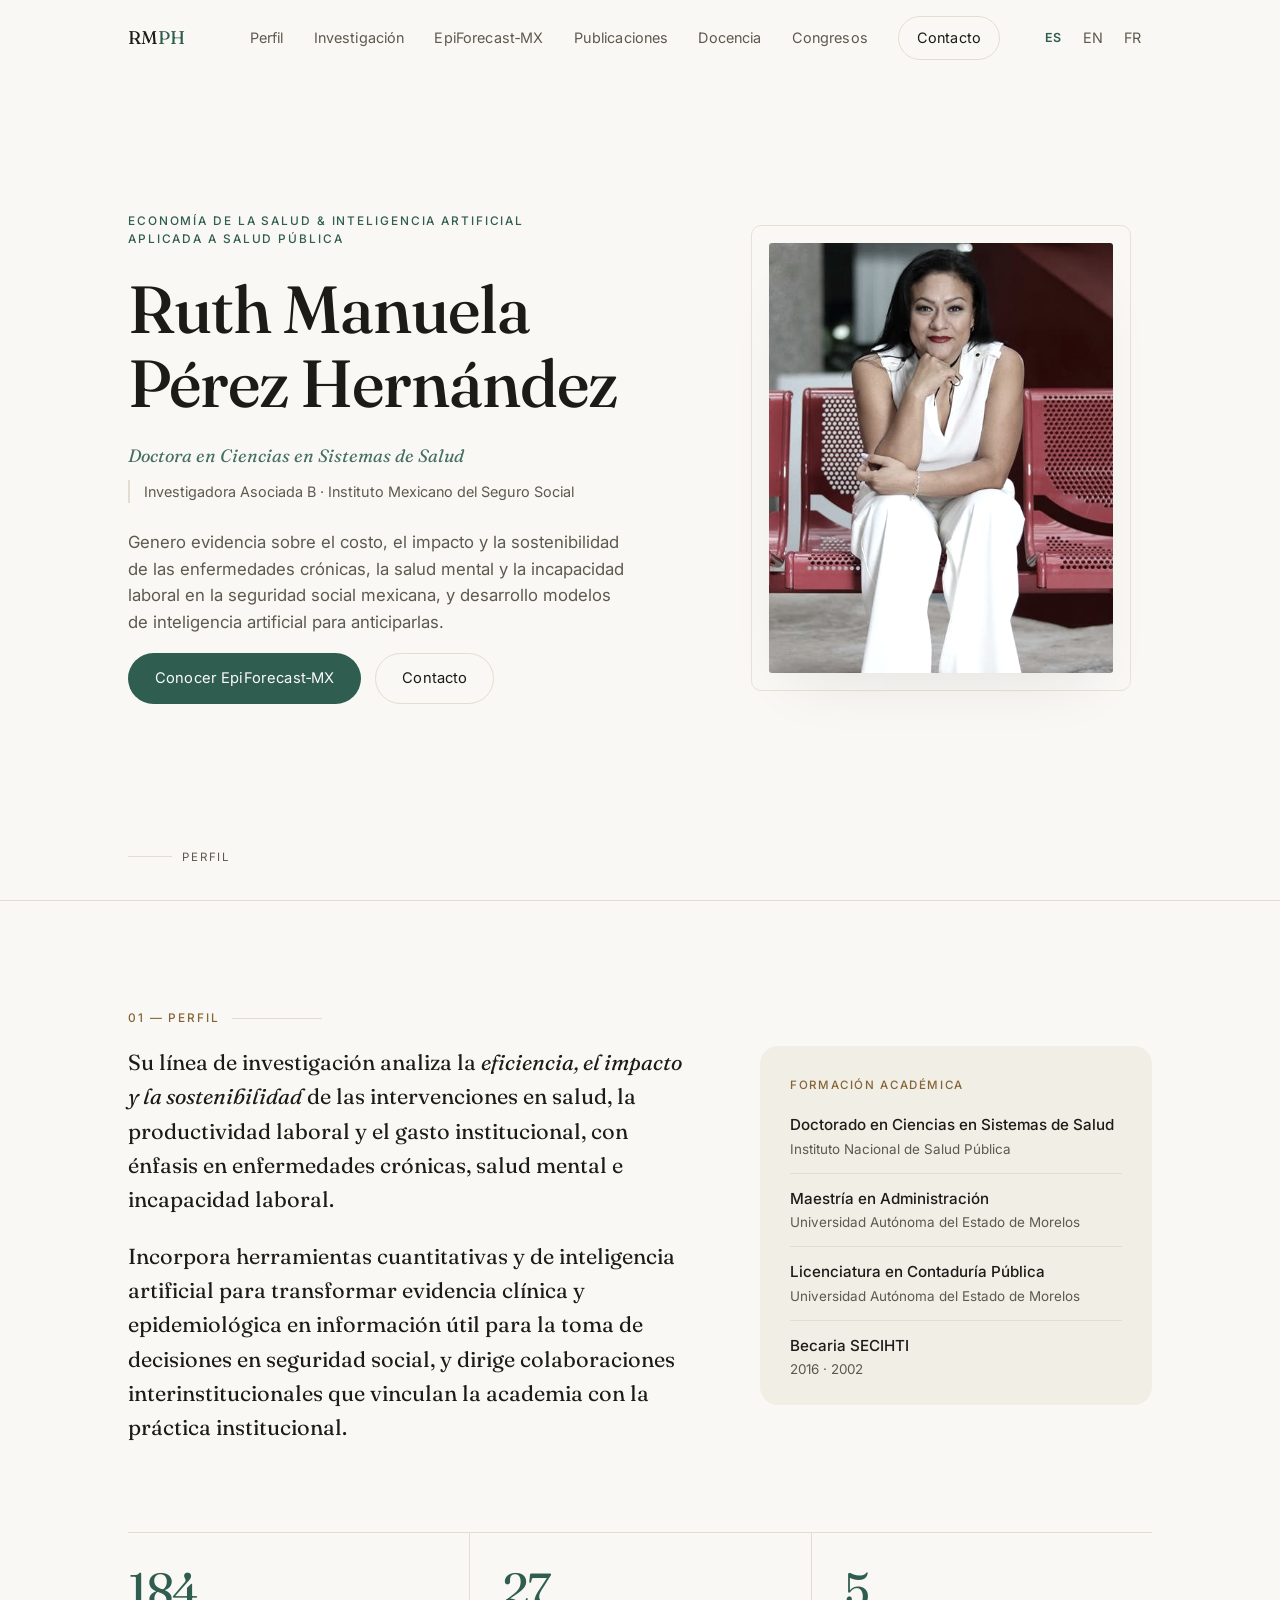
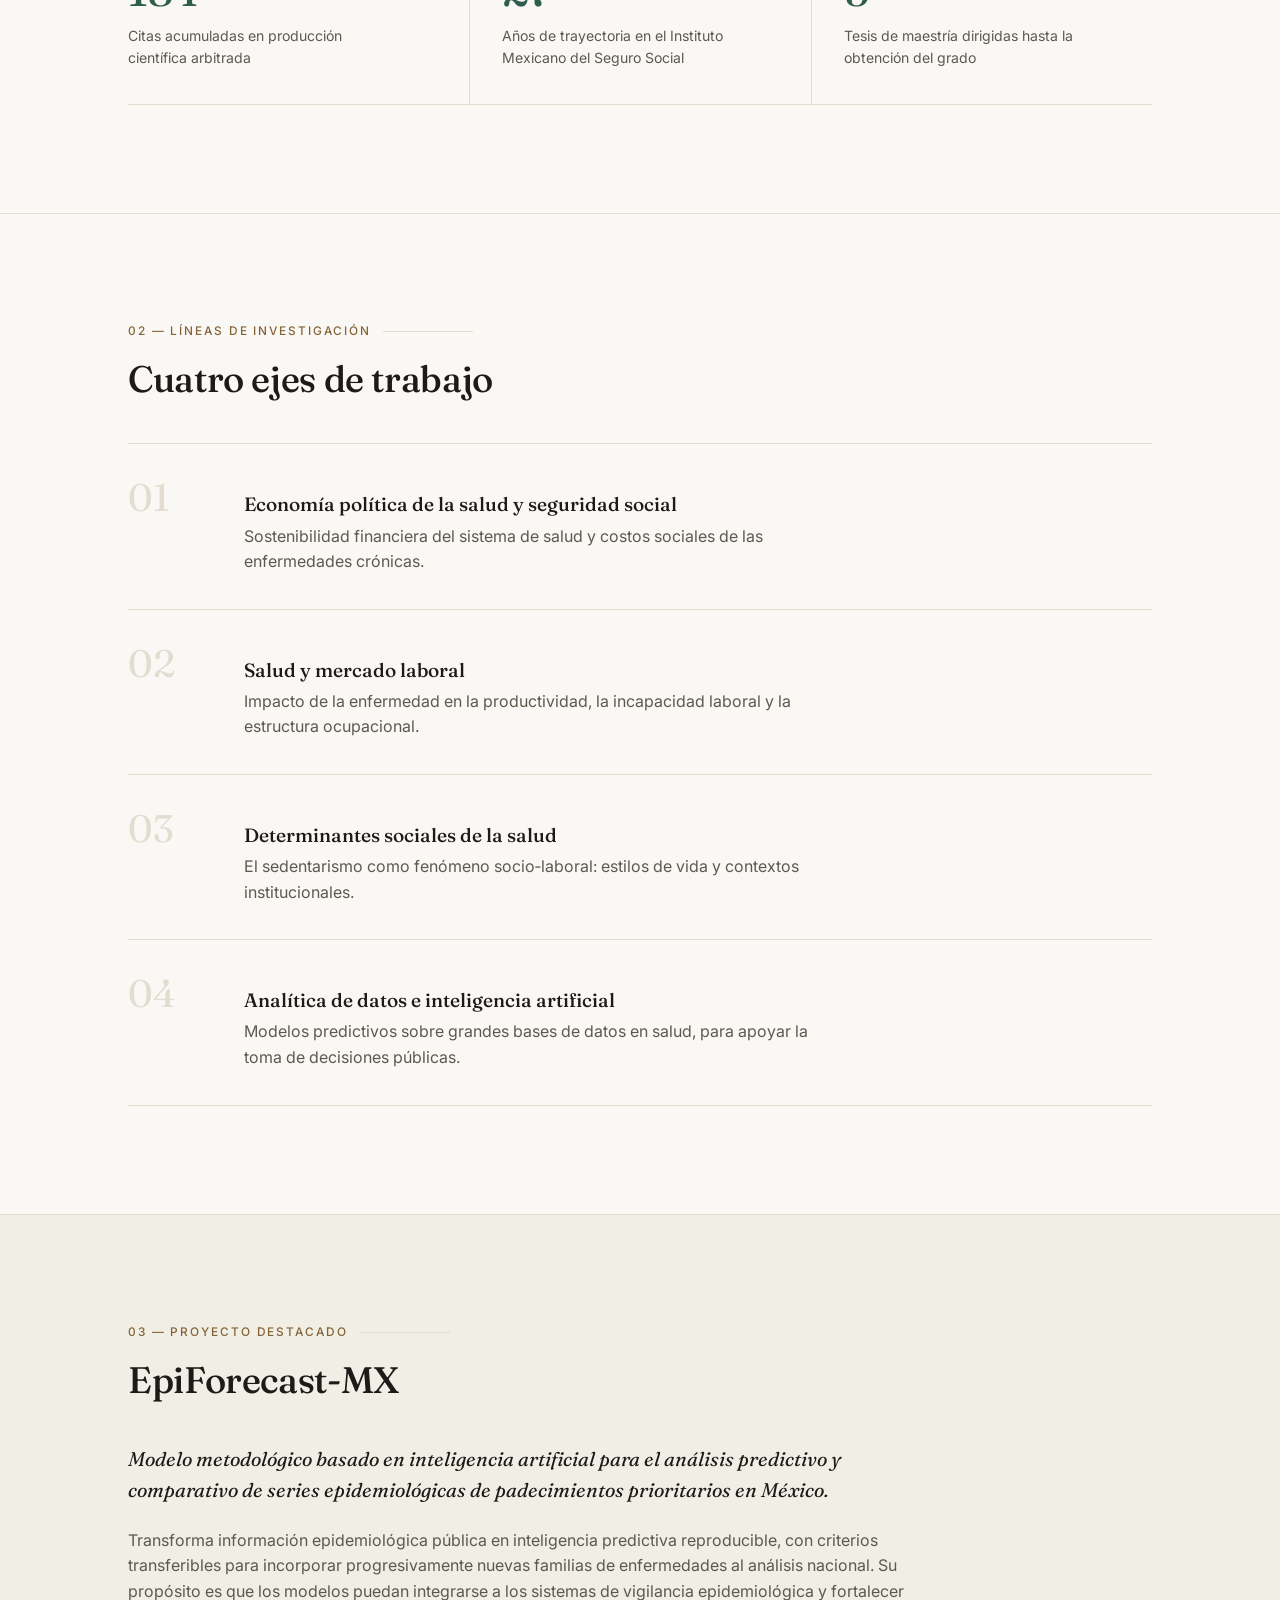
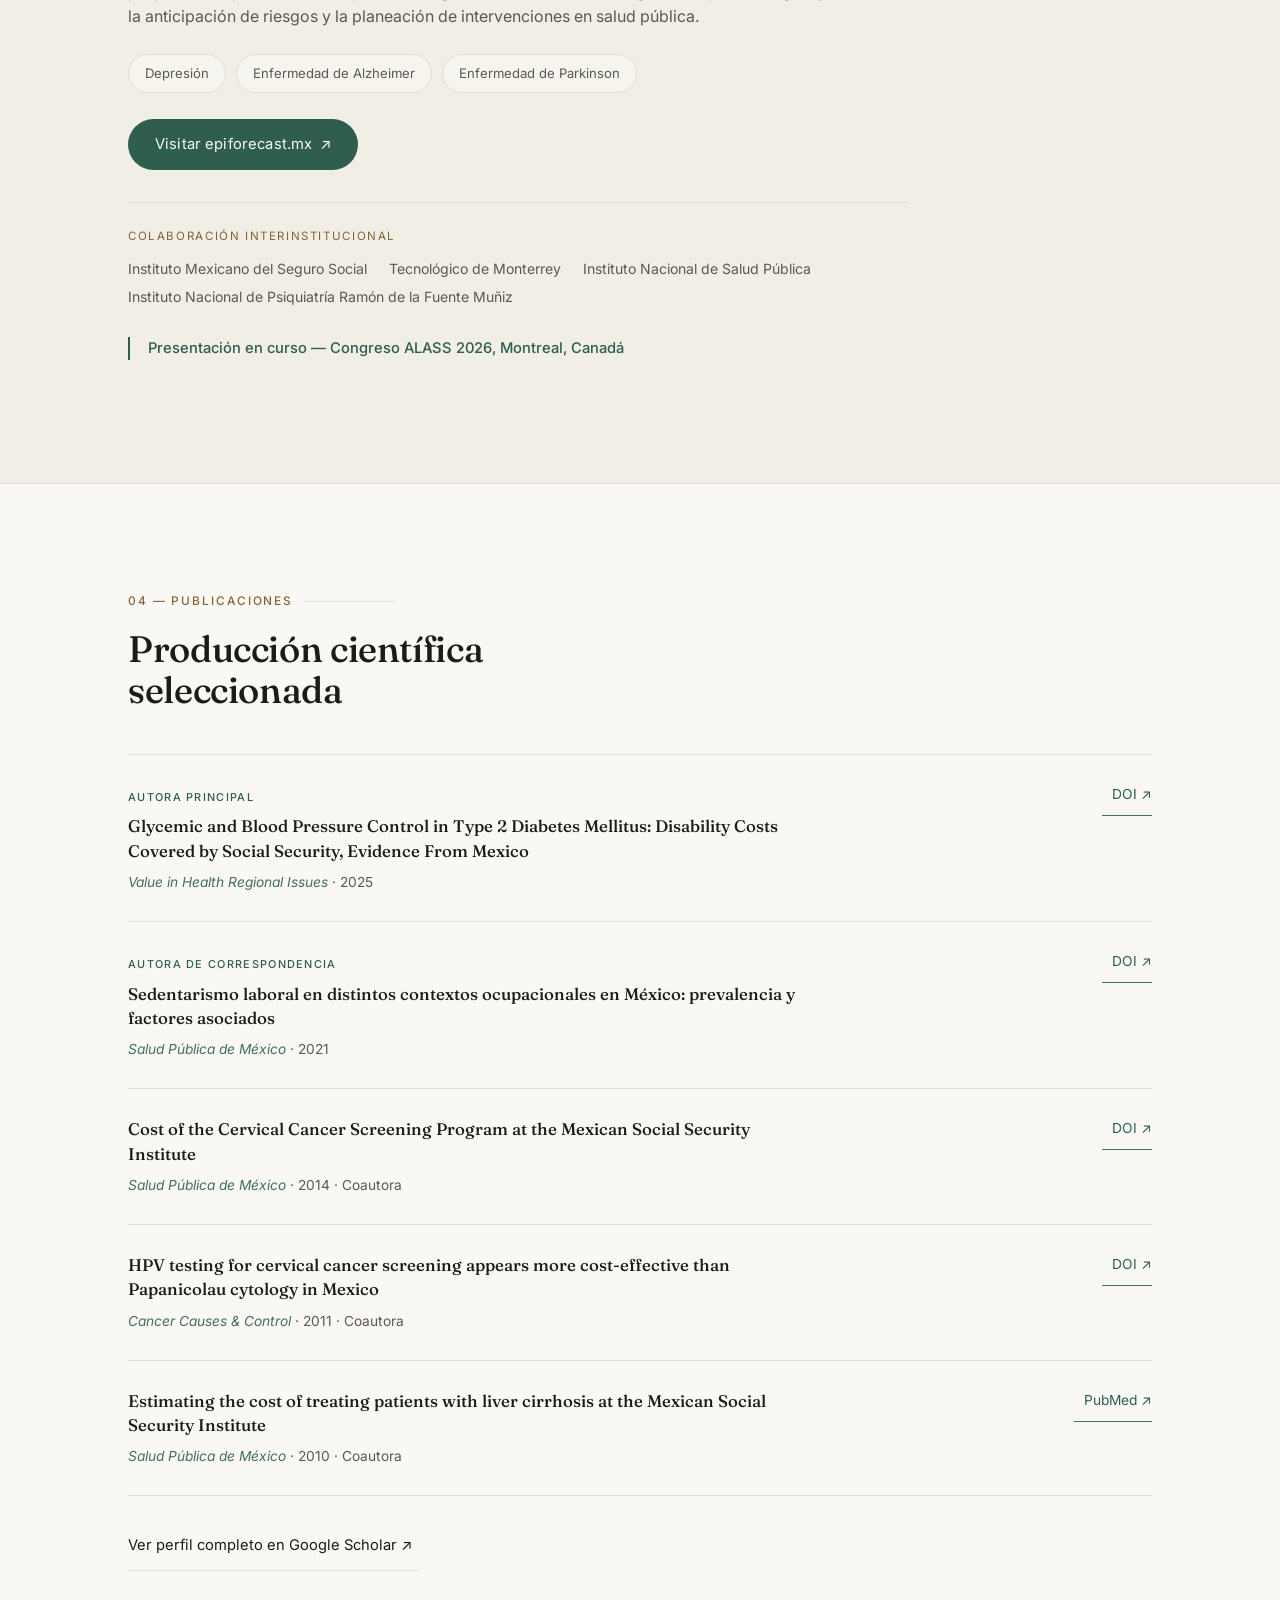
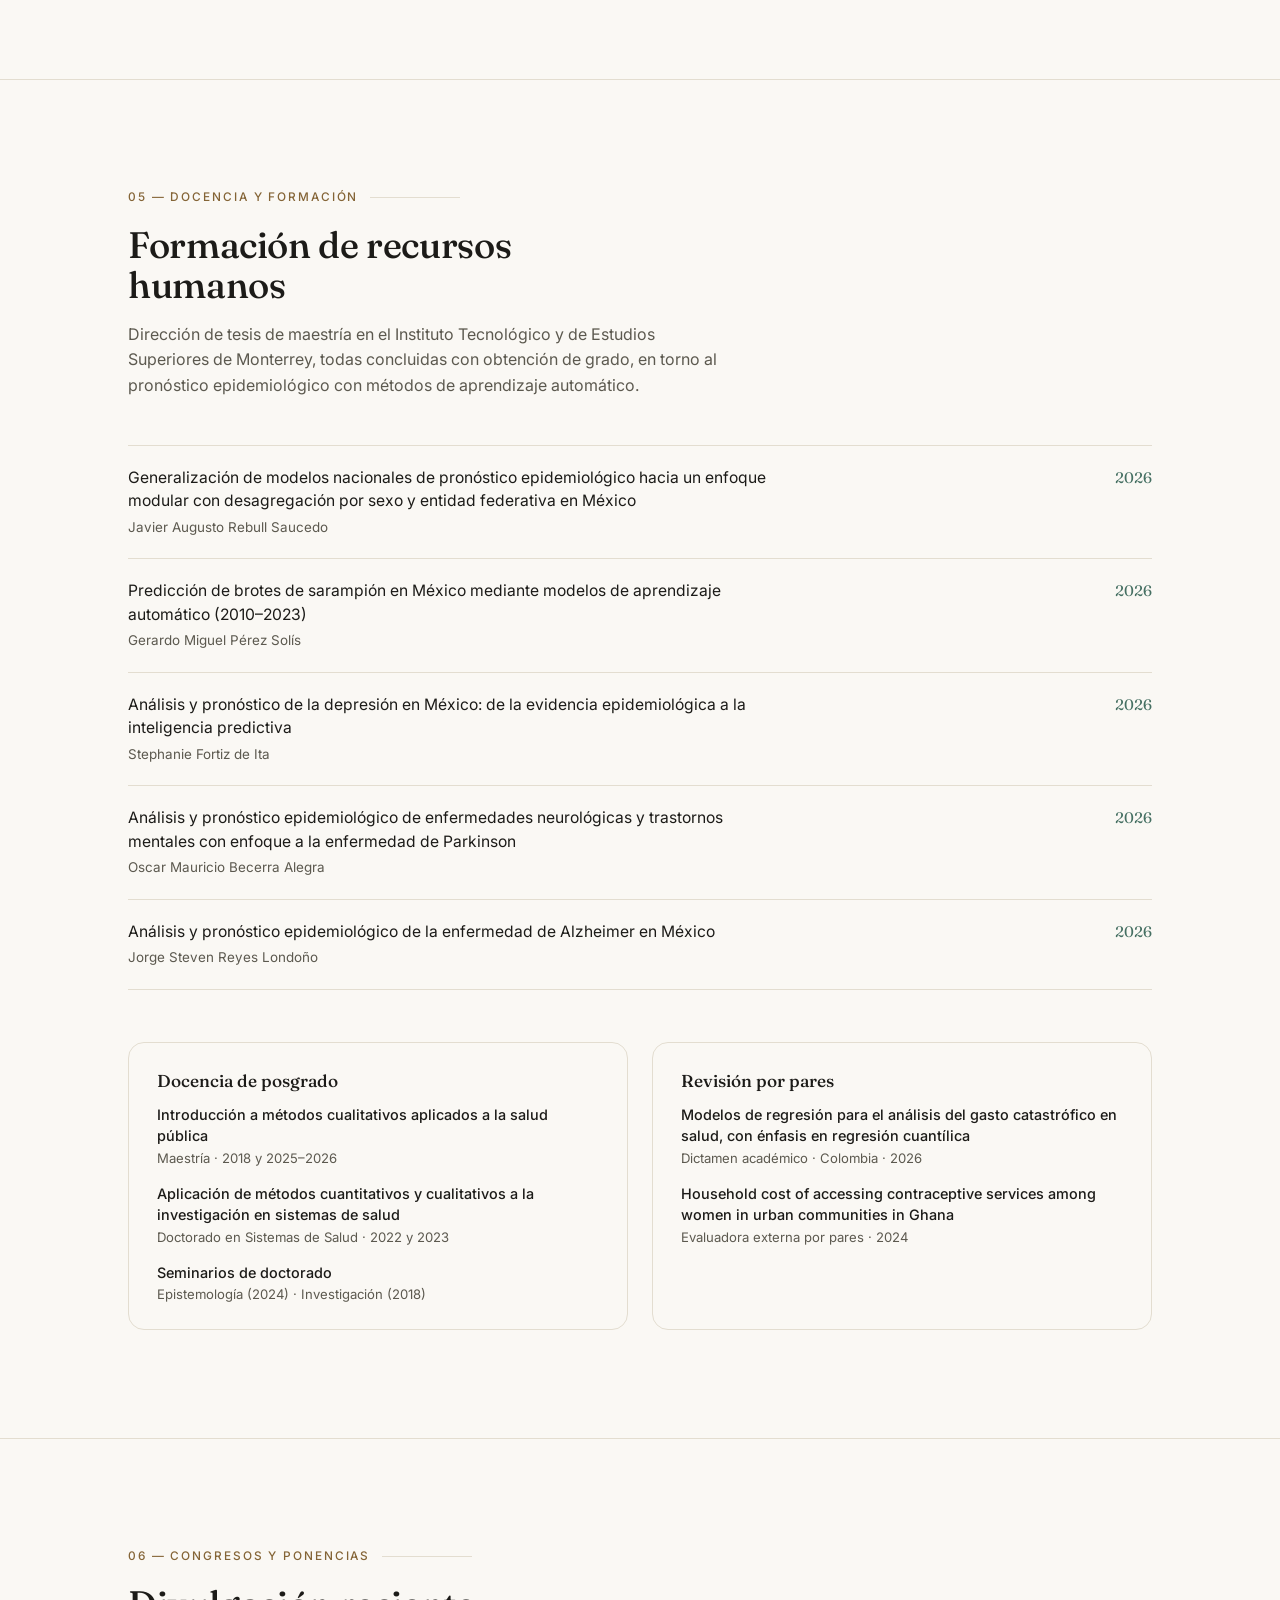
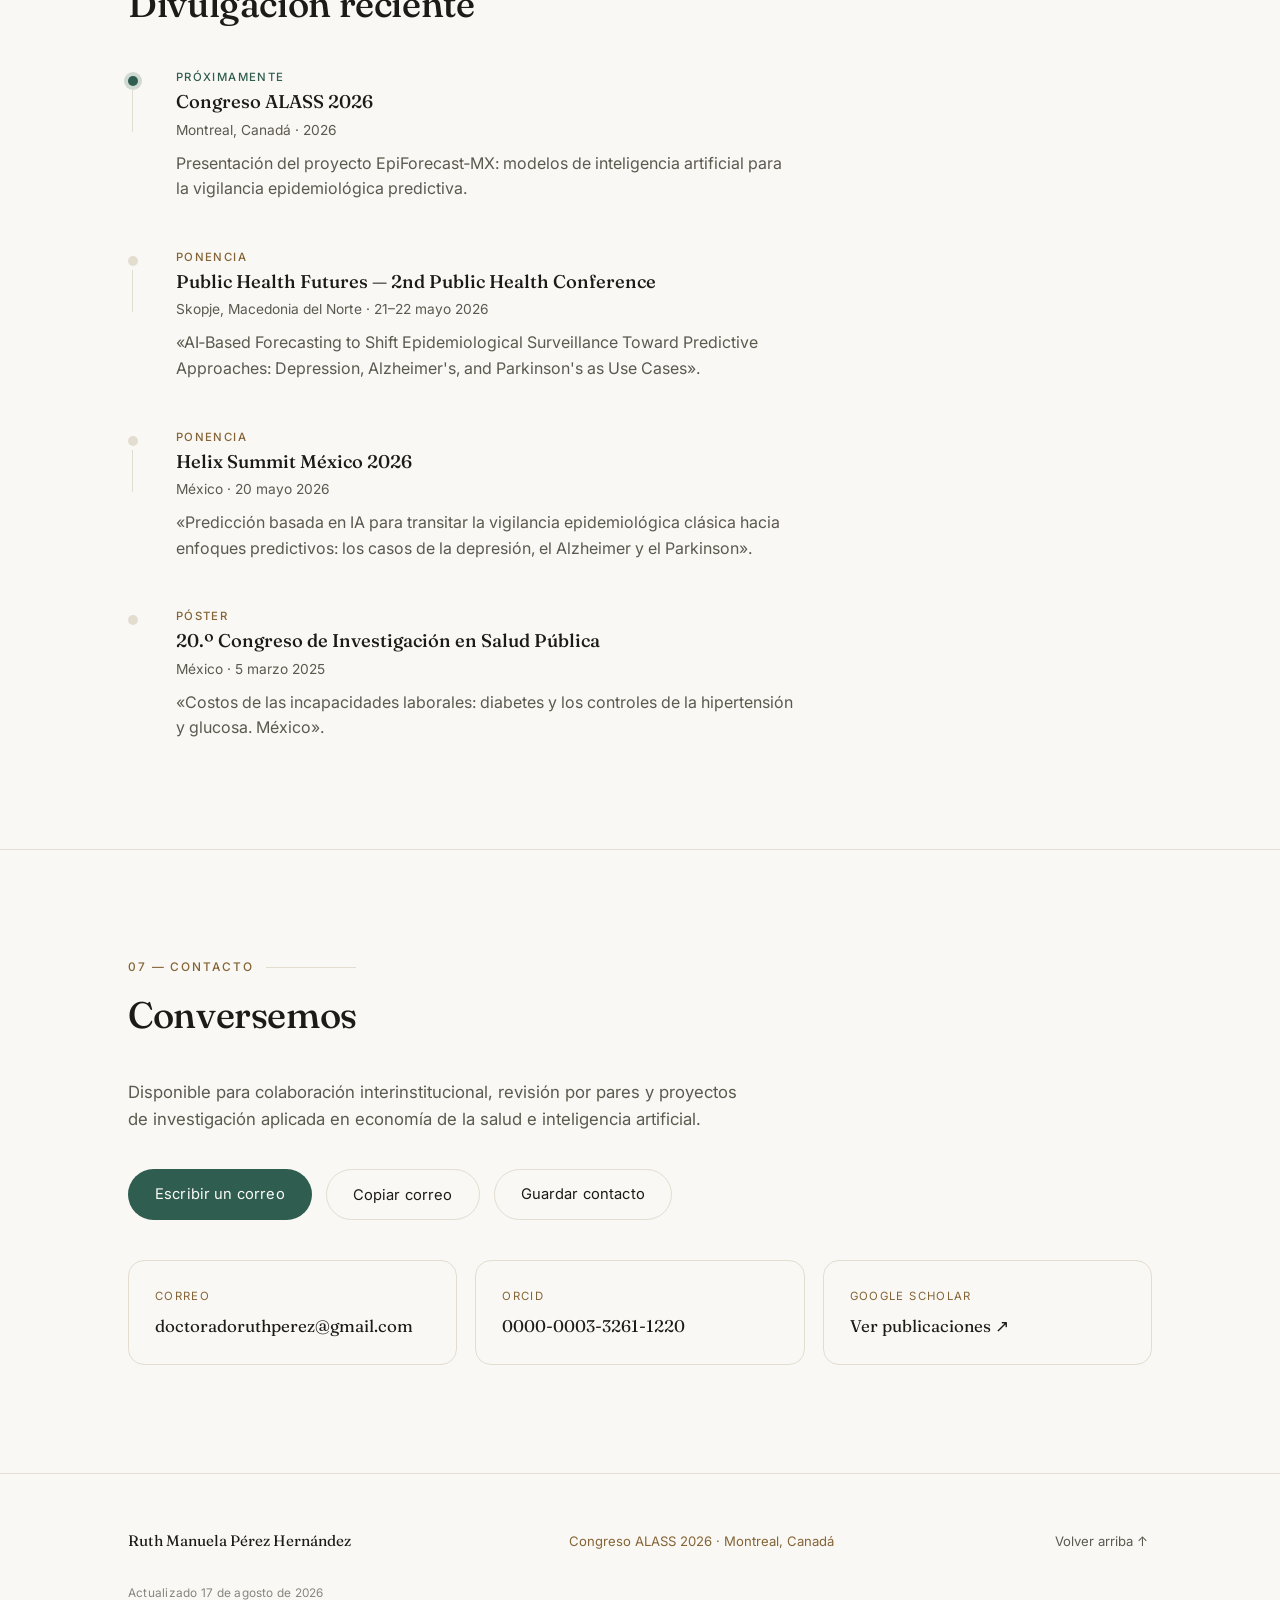
==== commit 0756e6e6: "Agrega "última actualización" al pie, estampada en cada deploy Una fecha escrita a mano se queda vie" ====
--- a/index.html
+++ b/index.html
@@ -6,17 +6,17 @@
 <title>Ruth Manuela Pérez Hernández — Economía de la Salud &amp; IA aplicada a Salud Pública</title>
 <meta name="description" content="Doctora en Ciencias en Sistemas de Salud. Economía de la salud, evaluación de políticas públicas e inteligencia artificial aplicada a la vigilancia epidemiológica. Instituto Mexicano del Seguro Social.">
 <meta name="theme-color" content="#faf8f4">
-<link rel="canonical" href="https://www.ruthperez.org/">
-<link rel="alternate" hreflang="es" href="https://www.ruthperez.org/">
-<link rel="alternate" hreflang="en" href="https://www.ruthperez.org/en/">
-<link rel="alternate" hreflang="fr" href="https://www.ruthperez.org/fr/">
-<link rel="alternate" hreflang="x-default" href="https://www.ruthperez.org/">
+<link rel="canonical" href="https://ruthperez.org/">
+<link rel="alternate" hreflang="es" href="https://ruthperez.org/">
+<link rel="alternate" hreflang="en" href="https://ruthperez.org/en/">
+<link rel="alternate" hreflang="fr" href="https://ruthperez.org/fr/">
+<link rel="alternate" hreflang="x-default" href="https://ruthperez.org/">
 
 <meta property="og:type" content="profile">
 <meta property="og:locale" content="es_MX">
 <meta property="og:title" content="Ruth Manuela Pérez Hernández — Dra. en Ciencias en Sistemas de Salud">
 <meta property="og:description" content="Economía de la salud, evaluación de políticas públicas e inteligencia artificial aplicada a la vigilancia epidemiológica.">
-<meta property="og:image" content="https://www.ruthperez.org/assets/ruth-profile.jpg">
+<meta property="og:image" content="https://ruthperez.org/assets/ruth-profile.jpg">
 <meta name="twitter:card" content="summary">
 
 <link rel="icon" href="data:image/svg+xml,%3Csvg xmlns='http://www.w3.org/2000/svg' viewBox='0 0 64 64'%3E%3Crect width='64' height='64' rx='14' fill='%232f5d50'/%3E%3Ctext x='32' y='42' font-family='Georgia,serif' font-size='28' fill='%23faf8f4' text-anchor='middle'%3ER%3C/text%3E%3C/svg%3E">
@@ -442,6 +442,9 @@
     <p class="footer-note">Congreso ALASS 2026 · Montreal, Canadá</p>
     <a class="to-top" href="#top">Volver arriba ↑</a>
   </div>
+  <div class="wrap footer-meta">
+    <p>Actualizado <time id="lastUpdated" datetime="2026-08-17">2026-08-17</time></p>
+  </div>
 </footer>
 
 <script src="script.js"></script>
--- a/styles.css
+++ b/styles.css
@@ -649,6 +649,14 @@
   transition: color 0.2s ease;
 }
 .to-top:hover{ color: var(--accent); }
+.footer-meta{ margin-top: 20px; }
+.footer-meta p{
+  margin: 0;
+  font-size: 0.74rem;
+  letter-spacing: 0.02em;
+  color: var(--text-soft);
+  opacity: 0.72;
+}
 
 /* ---------- Responsive ----------
    Two independent breakpoints, deliberately not merged:
